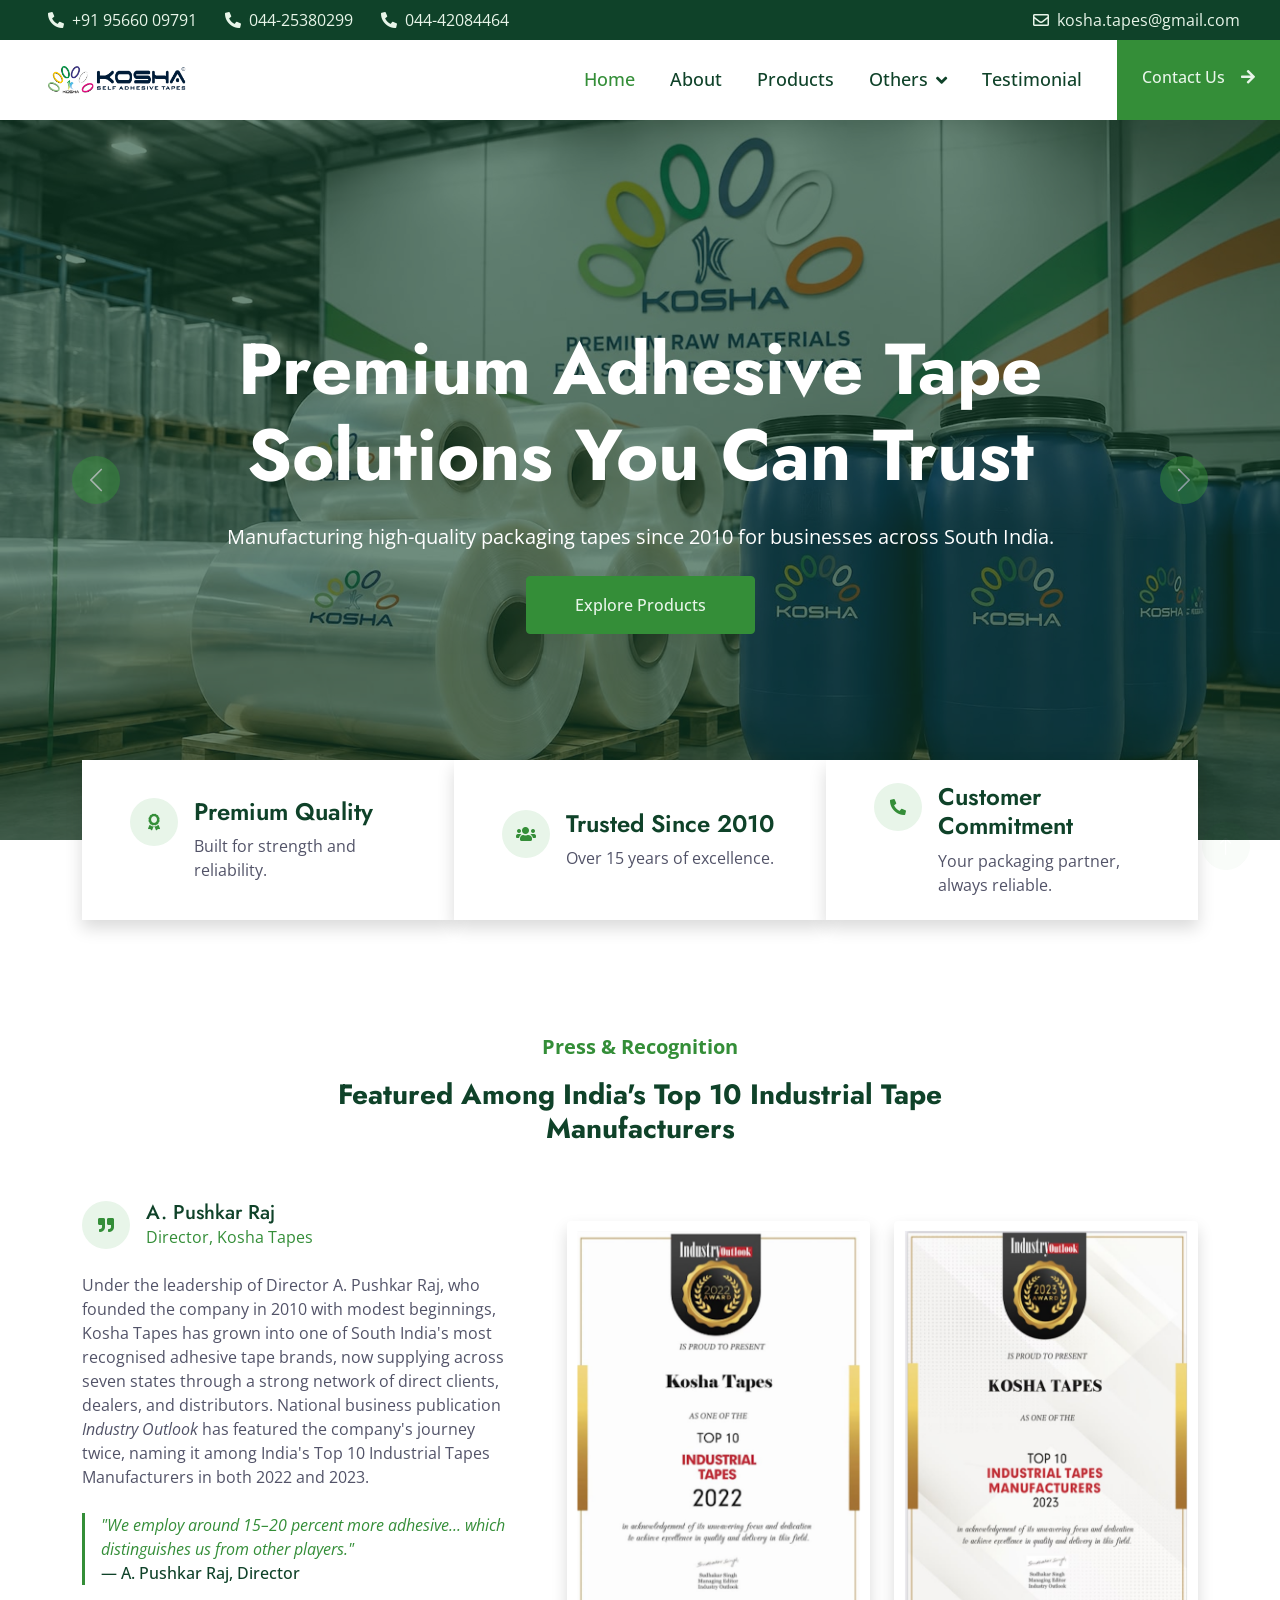
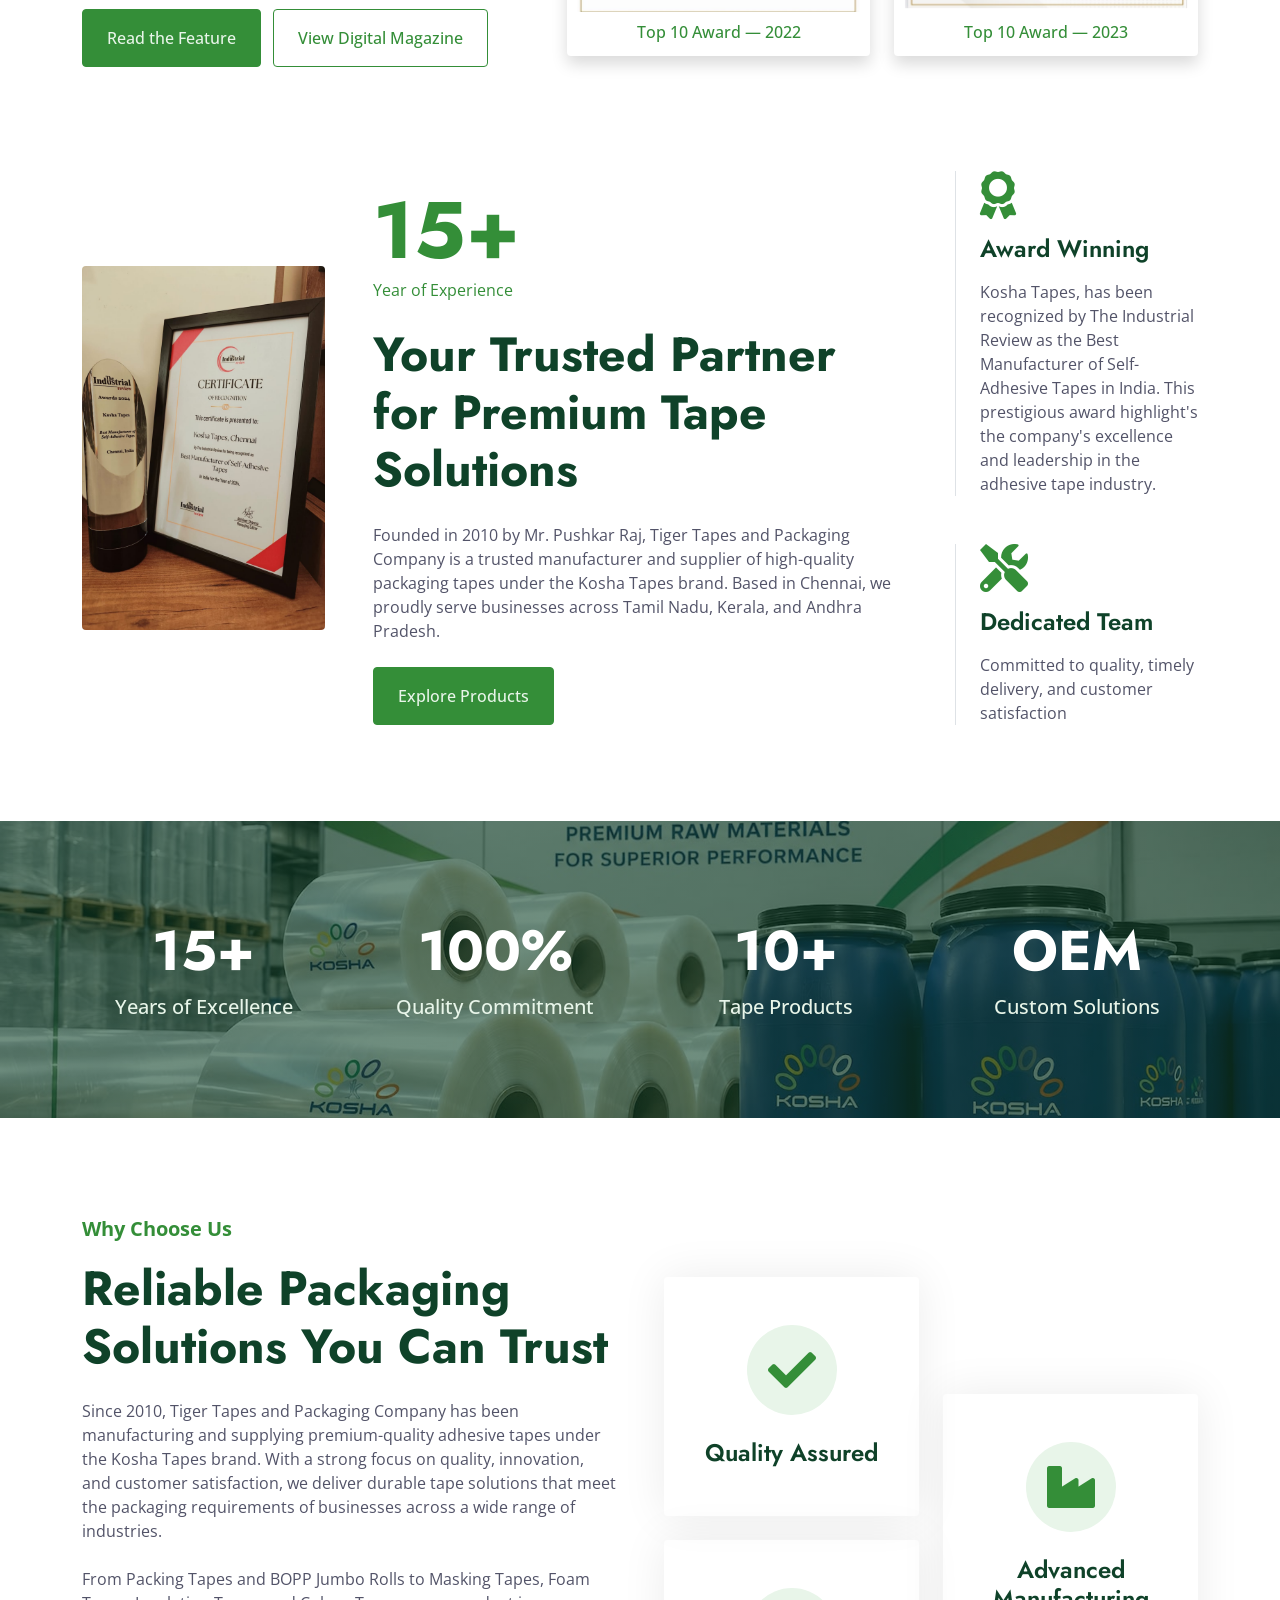
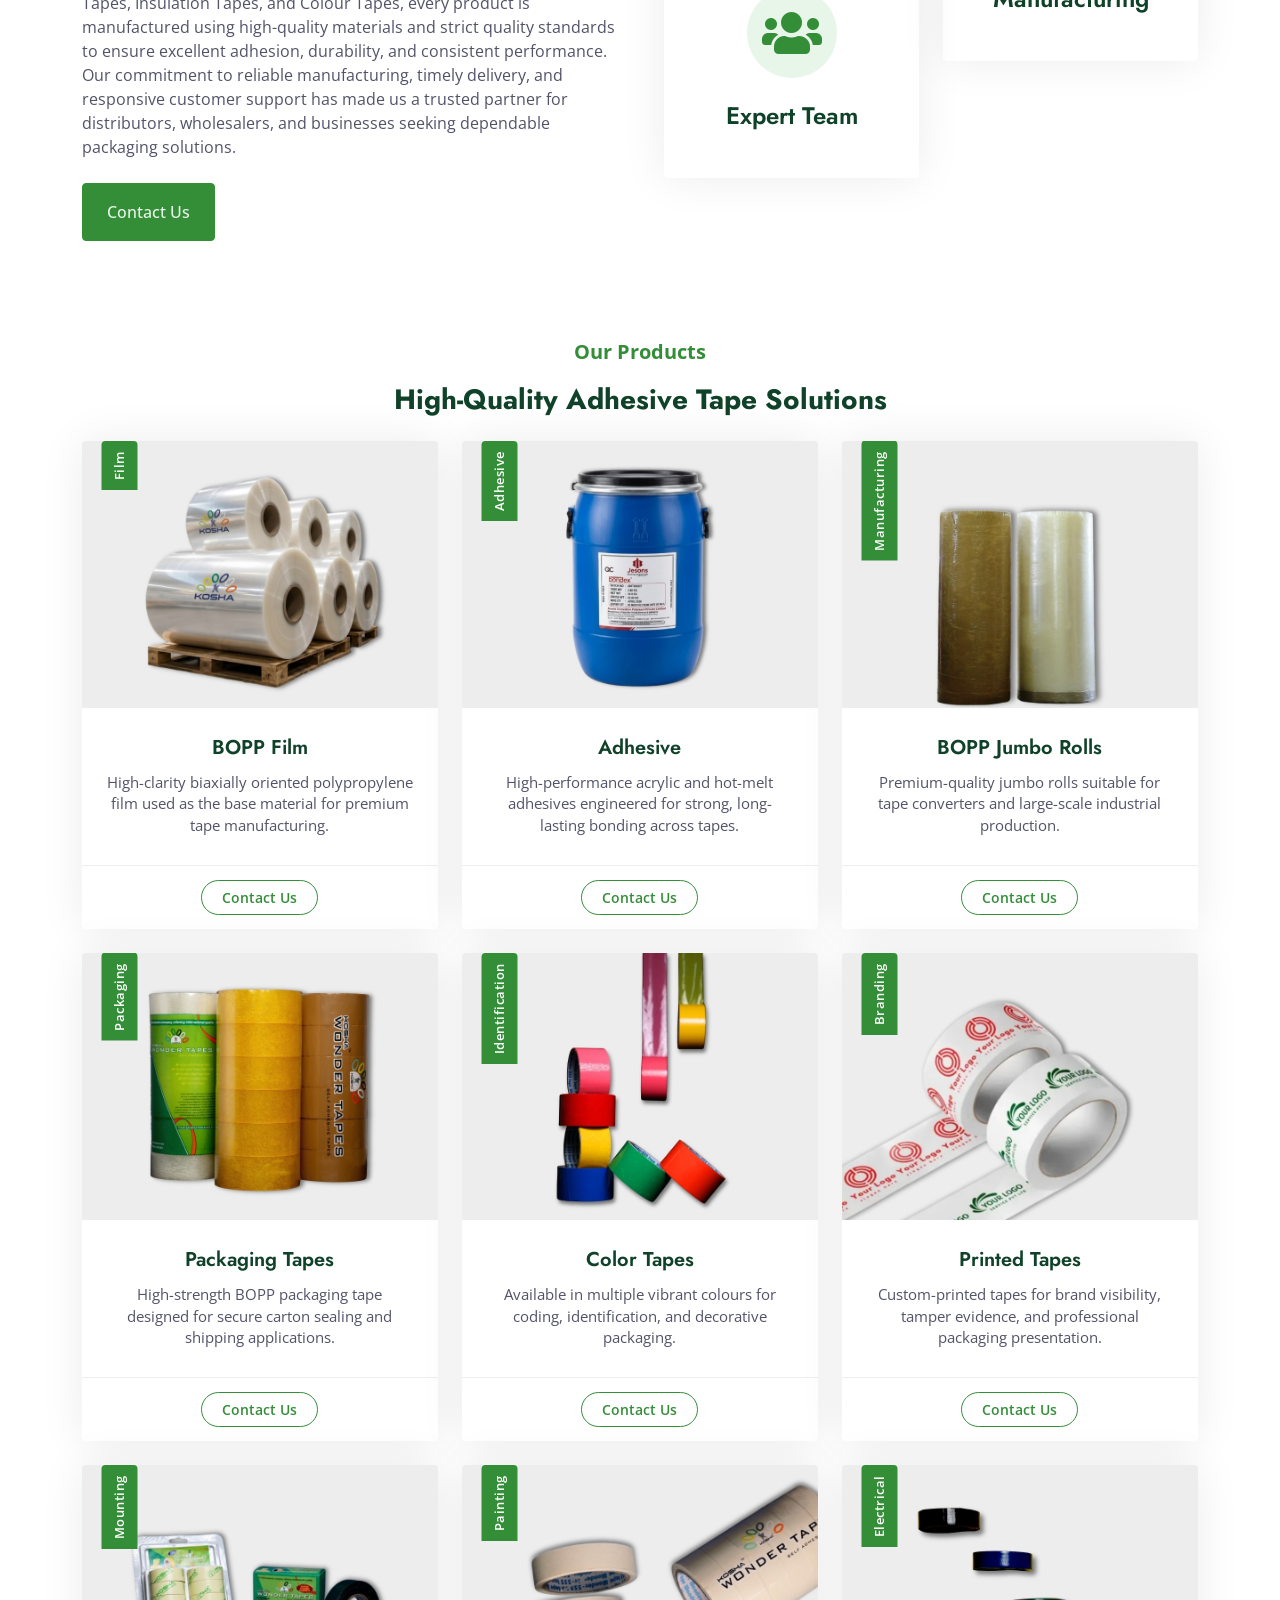
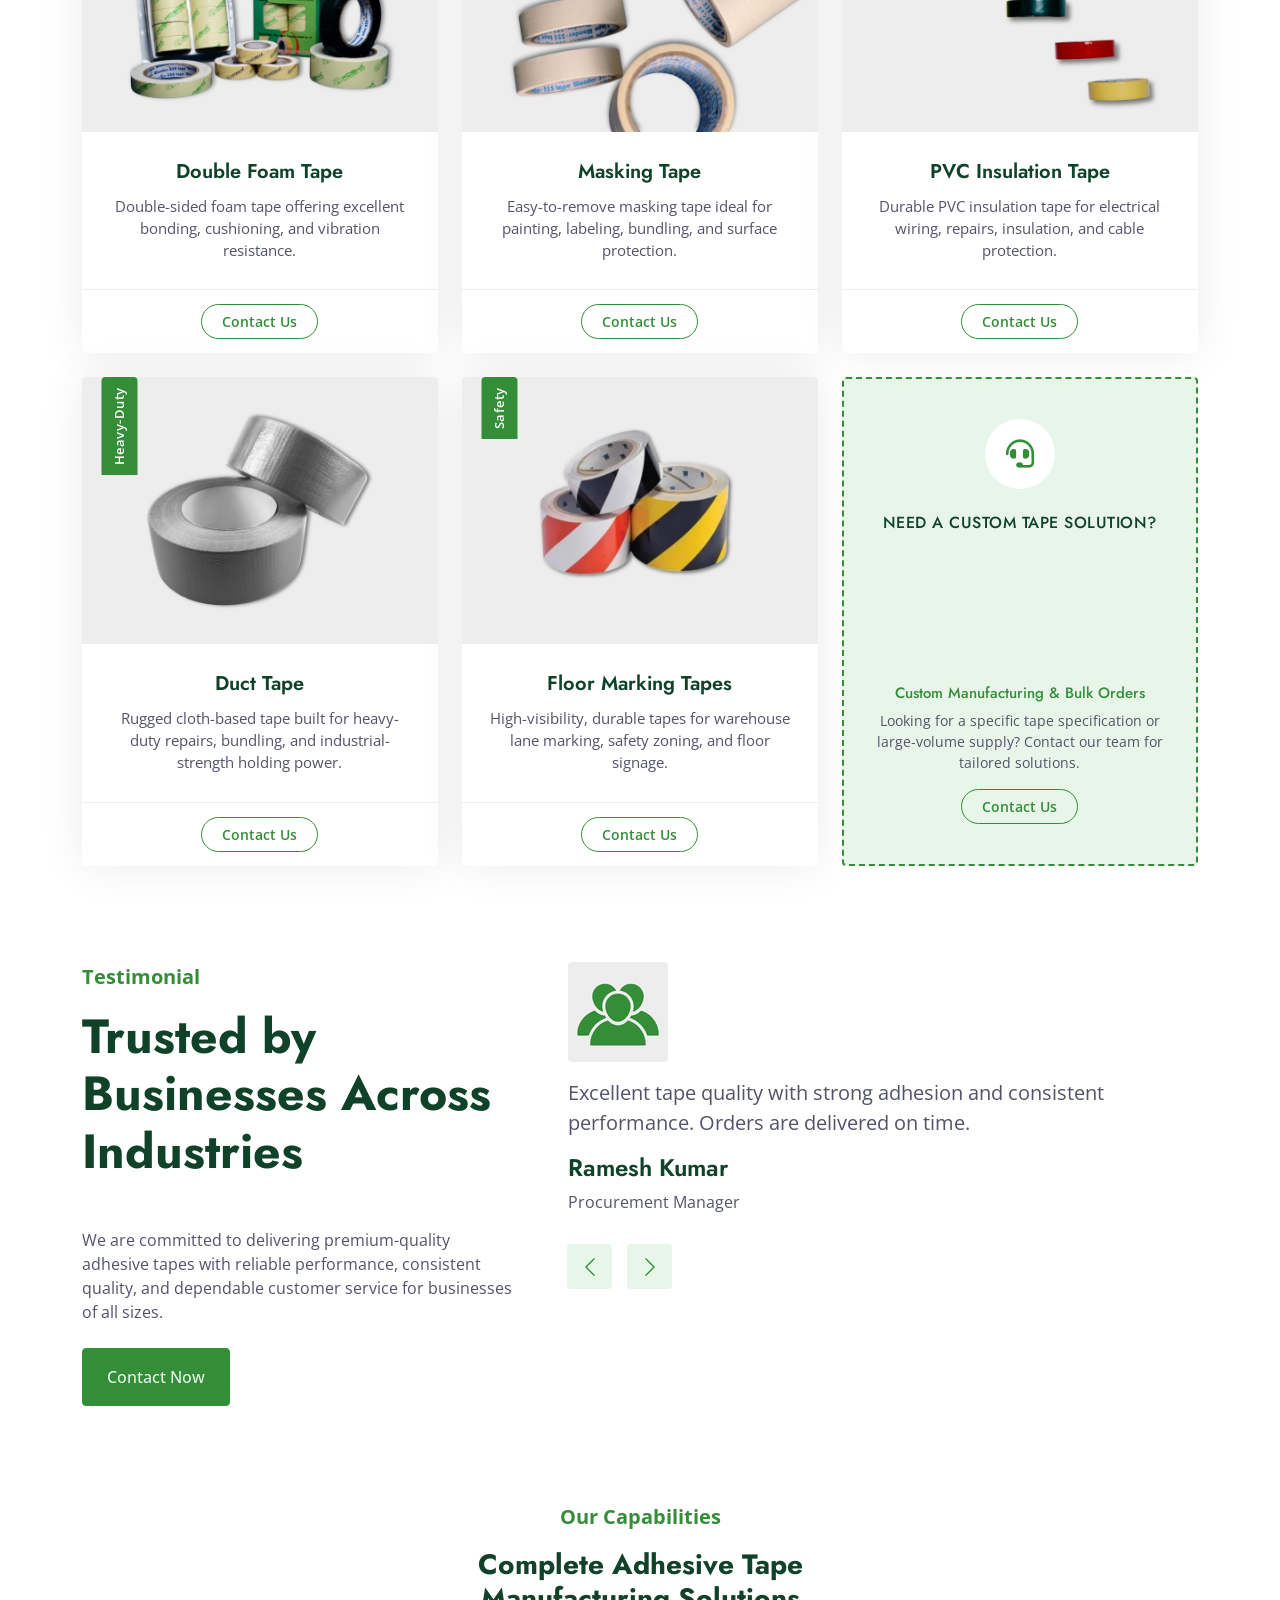
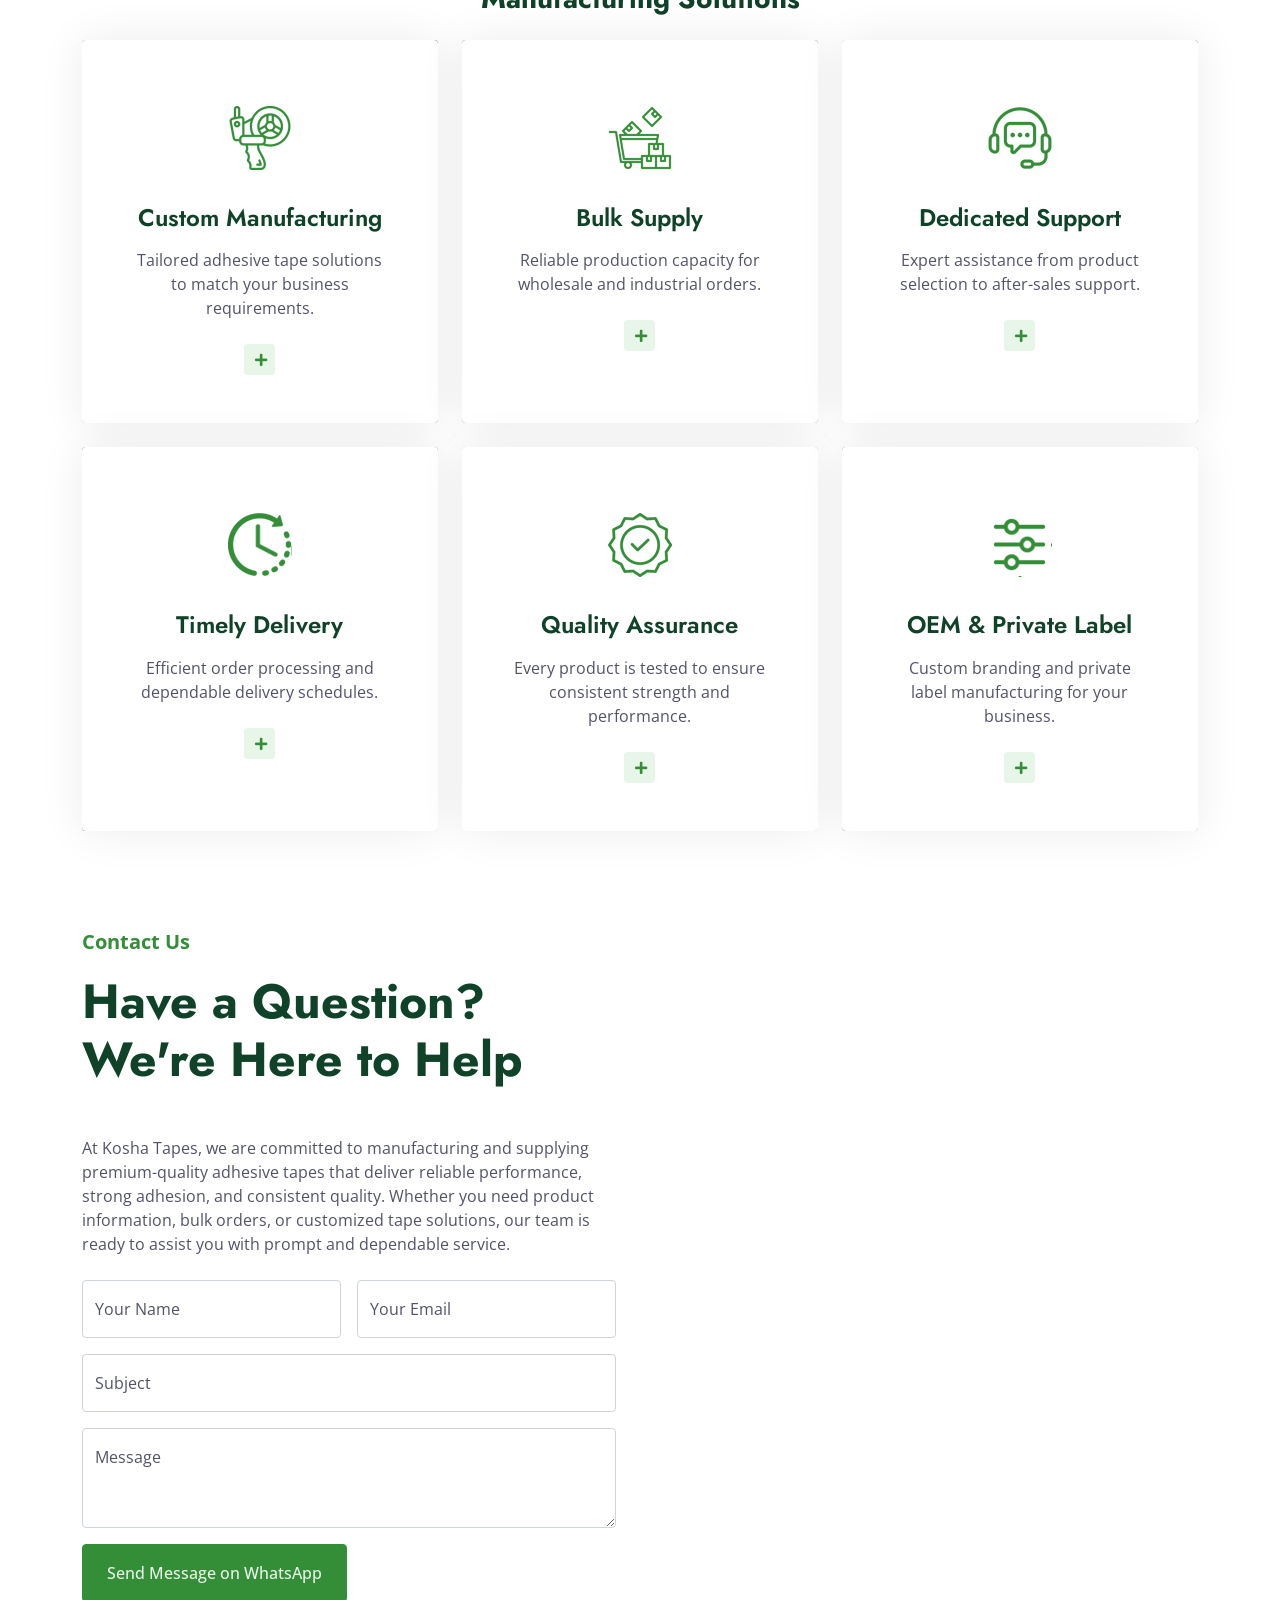
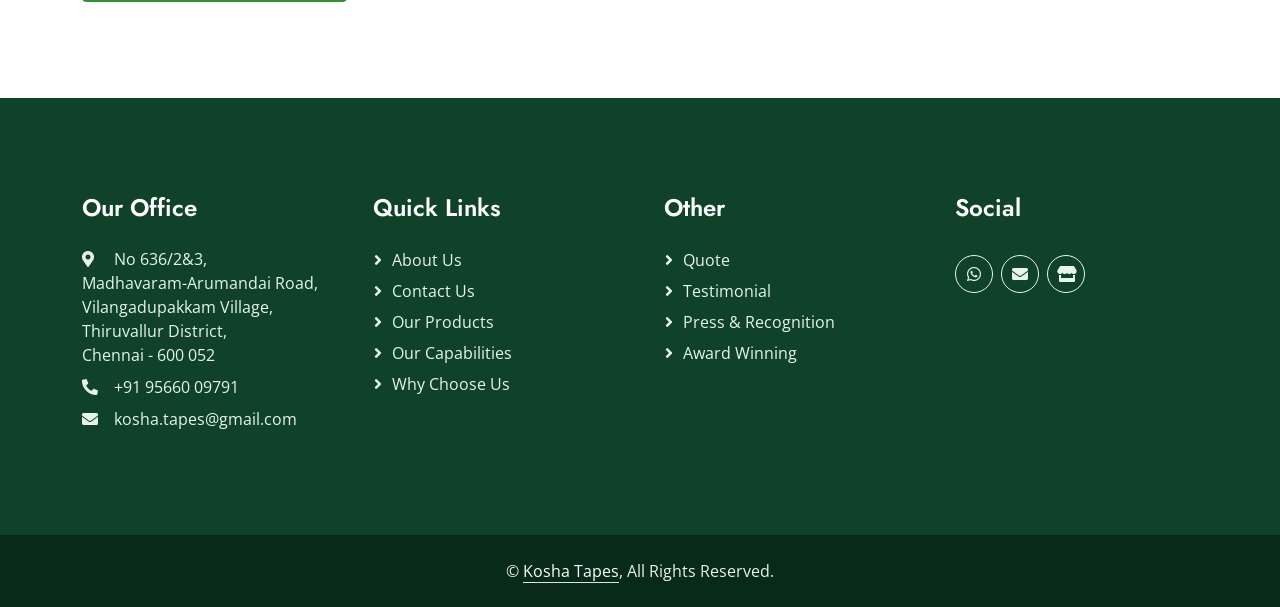
==== index.html @ 3cd8c741 "Initialization" ====
<!DOCTYPE html>
<html lang="en">

<head>
    <meta charset="utf-8">

    <title>Kosha Tapes | Premium Adhesive Tape Manufacturer & Supplier in India</title>

    <meta name="viewport" content="width=device-width, initial-scale=1.0">

    <meta name="keywords" content="Kosha Tapes, adhesive tape manufacturer, packaging tape, BOPP tape, BOPP jumbo roll, masking tape, foam tape, insulation tape, colour tape, packing tape manufacturer, adhesive tape supplier, industrial tapes, packaging solutions, Tiger Tapes and Packaging Company">

    <meta name="description" content="Kosha Tapes by Tiger Tapes and Packaging Company is a trusted manufacturer and supplier of premium-quality adhesive tapes since 2010. Explore our range of Packing Tape, BOPP Jumbo Rolls, Foam Tape, Masking Tape, Insulation Tape, and Colour Tape for industrial and commercial packaging needs.">

    <meta name="author" content="Tiger Tapes and Packaging Company">

    <!-- Favicon -->
    <link href="img/favicon.ico" rel="icon">

    <!-- Google Web Fonts -->
    <link rel="preconnect" href="https://fonts.googleapis.com">
    <link rel="preconnect" href="https://fonts.gstatic.com" crossorigin>
    <link href="https://fonts.googleapis.com/css2?family=Jost:wght@500;600;700&family=Open+Sans:wght@400;500&display=swap" rel="stylesheet">

    <!-- Icon Font Stylesheet -->
    <link href="https://cdnjs.cloudflare.com/ajax/libs/font-awesome/5.10.0/css/all.min.css" rel="stylesheet">
    <link href="https://cdn.jsdelivr.net/npm/bootstrap-icons@1.4.1/font/bootstrap-icons.css" rel="stylesheet">

    <!-- Libraries Stylesheet -->
    <link href="lib/animate/animate.min.css" rel="stylesheet">
    <link href="lib/owlcarousel/assets/owl.carousel.min.css" rel="stylesheet">
    <link href="lib/lightbox/css/lightbox.min.css" rel="stylesheet">

    <!-- Customized Bootstrap Stylesheet -->
    <link href="css/bootstrap.min.css" rel="stylesheet">

    <!-- Template Stylesheet -->
    <link href="css/style.css" rel="stylesheet">
    <meta property="og:title" content="Kosha Tapes | Premium Adhesive Tape Manufacturer">
    <meta property="og:description" content="Manufacturer and supplier of premium-quality Packing Tape, BOPP Jumbo Rolls, Foam Tape, Masking Tape, Insulation Tape, and Colour Tape.">
    <meta property="og:type" content="website">
    <meta property="og:image" content="img/logo.png">
    <meta property="og:site_name" content="Kosha Tapes">
</head>

<body>
    <!-- Spinner Start -->
    <div id="spinner" class="show bg-white position-fixed translate-middle w-100 vh-100 top-50 start-50 d-flex align-items-center justify-content-center">
        <div class="spinner-border text-primary" role="status" style="width: 3rem; height: 3rem;"></div>
    </div>
    <!-- Spinner End -->
    <!-- Topbar Start -->
    <div class="container-fluid bg-dark text-light px-0 py-2 d-none d-lg-block">
        <div class="row gx-0 d-flex">
            <div class="col-lg-7 px-5 text-start">
                <a href="tel:+919566009791" class="h-100 d-inline-flex align-items-center me-4 text-light" style="text-decoration:none;">
                    <span class="fa fa-phone-alt me-2"></span>
                    <span>+91 95660 09791</span>
                </a>
                <a href="tel:+914442084464" class="h-100 d-inline-flex align-items-center me-4 text-light" style="text-decoration:none;">
                    <span class="fa fa-phone-alt me-2"></span>
                    <span>044-25380299</span>
                </a>
                <a href="tel:+911234567890" class="h-100 d-inline-flex align-items-center text-light" style="text-decoration:none;">
                    <span class="fa fa-phone-alt me-2"></span>
                    <span>044-42084464</span>
                </a>
            </div>
            <div class="col-lg-5 px-5 text-end">
                <a href="mailto:kosha.tapes@gmail.com" class="h-100 d-inline-flex align-items-center mx-n2 text-light" style="text-decoration:none;">
                    <span class="far fa-envelope me-2"></span>
                    <span>kosha.tapes@gmail.com</span>
                </a>
            </div>
        </div>
    </div>
    <!-- Topbar End -->
    <!-- Navbar Start -->
    <nav class="navbar navbar-expand-lg bg-white navbar-light sticky-top p-0">
        <a href="index.html" class="navbar-brand d-flex align-items-center px-4 px-lg-5">
            <img src="img/logo.png" alt="Logo" class="img-fluid">
        </a>
        <button type="button" class="navbar-toggler me-4" data-bs-toggle="collapse" data-bs-target="#navbarCollapse">
            <span class="navbar-toggler-icon"></span>
        </button>
        <div class="collapse navbar-collapse" id="navbarCollapse">
            <div class="navbar-nav ms-auto p-4 p-lg-0">
                <a href="index.html" class="nav-item nav-link active">Home</a>
                <a href="about.html" class="nav-item nav-link">About</a>
                <a href="service.html" class="nav-item nav-link">Products</a>
                <div class="nav-item dropdown">
                    <a href="#" class="nav-link dropdown-toggle" data-bs-toggle="dropdown">Others</a>
                    <div class="dropdown-menu bg-light m-0">
                        <a href="feature.html" class="dropdown-item">Features</a>
                        <a href="contact.html" class="dropdown-item">Contact Page</a>
                    </div>
                </div>
                <a href="testimonial.html" class="nav-item nav-link">Testimonial</a>
            </div>
            <a href="" class="btn btn-primary py-4 px-lg-4 rounded-0 d-none d-lg-block">Contact Us<i class="fa fa-arrow-right ms-3"></i></a>
        </div>
    </nav>
    <!-- Navbar End -->
    <!-- Carousel Start -->
    <div class="container-fluid p-0 wow fadeIn" data-wow-delay="0.1s">
        <div id="header-carousel" class="carousel slide" data-bs-ride="carousel">
            <div class="carousel-inner">
                <div class="carousel-item active">
                    <img class="w-100" src="img/carousel-1.jpg" alt="Kosha Tapes">

                    <div class="carousel-caption">
                        <div class="container">
                            <div class="row justify-content-center">
                                <div class="col-lg-9">
                                    <h1 class="display-2 text-white mb-4 animated slideInDown">
                                        Premium Adhesive Tape Solutions You Can Trust
                                    </h1>
                                    <p class="fs-5 text-white mb-4 animated slideInDown">
                                        Manufacturing high-quality packaging tapes since 2010 for businesses across South India.
                                    </p>
                                    <a href="#products" class="btn btn-primary py-sm-3 px-sm-5">
                                        Explore Products
                                    </a>
                                </div>
                            </div>
                        </div>
                    </div>
                </div>
                <div class="carousel-item">
                    <img class="w-100" src="img/carousel-3.jpg" alt="Packaging Tapes">

                    <div class="carousel-caption">
                        <div class="container">
                            <div class="row justify-content-center">
                                <div class="col-lg-9">
                                    <h1 class="display-2 text-white mb-4 animated slideInDown">
                                        Reliable Tapes for Every Packaging Need
                                    </h1>
                                    <p class="fs-5 text-white mb-4 animated slideInDown">
                                        Packing Tape, BOPP Jumbo Rolls, Foam Tape, Masking Tape, Insulation Tape, and more.
                                    </p>
                                    <a href="#contact" class="btn btn-primary py-sm-3 px-sm-5">
                                        Contact Us
                                    </a>
                                </div>
                            </div>
                        </div>
                    </div>
                </div>
            </div>
            <button class="carousel-control-prev" type="button" data-bs-target="#header-carousel"
                    data-bs-slide="prev">
                <span class="carousel-control-prev-icon" aria-hidden="true"></span>
                <span class="visually-hidden">Previous</span>
            </button>
            <button class="carousel-control-next" type="button" data-bs-target="#header-carousel"
                    data-bs-slide="next">
                <span class="carousel-control-next-icon" aria-hidden="true"></span>
                <span class="visually-hidden">Next</span>
            </button>
        </div>
    </div>
    <!-- Carousel End -->
    <!-- Top Feature Start -->
    <div class="container-fluid top-feature py-5 pt-lg-0">
        <div class="container py-5 pt-lg-0">
            <div class="row gx-0">
                <div class="col-lg-4 wow fadeIn" data-wow-delay="0.1s">
                    <div class="bg-white shadow d-flex align-items-center h-100 px-5" style="min-height: 160px;">
                        <div class="d-flex">
                            <div class="flex-shrink-0 btn-lg-square rounded-circle bg-light">
                                <i class="fa fa-award text-primary"></i>
                            </div>
                            <div class="ps-3">
                                <h4>Premium Quality</h4>
                                <span>Built for strength and reliability.</span>
                            </div>
                        </div>
                    </div>
                </div>

                <div class="col-lg-4 wow fadeIn" data-wow-delay="0.3s">
                    <div class="bg-white shadow d-flex align-items-center h-100 px-5" style="min-height: 160px;">
                        <div class="d-flex">
                            <div class="flex-shrink-0 btn-lg-square rounded-circle bg-light">
                                <i class="fa fa-users text-primary"></i>
                            </div>
                            <div class="ps-3">
                                <h4>Trusted Since 2010</h4>
                                <span>Over 15 years of excellence.</span>
                            </div>
                        </div>
                    </div>
                </div>

                <div class="col-lg-4 wow fadeIn" data-wow-delay="0.5s">
                    <div class="bg-white shadow d-flex align-items-center h-100 px-5" style="min-height: 160px;">
                        <div class="d-flex">
                            <div class="flex-shrink-0 btn-lg-square rounded-circle bg-light">
                                <i class="fa fa-phone-alt text-primary"></i>
                            </div>
                            <div class="ps-3">
                                <h4>Customer Commitment</h4>
                                <span>Your packaging partner, always reliable.</span>
                            </div>
                        </div>
                    </div>
                </div>
            </div>
        </div>
    </div>
    <!-- Top Feature End -->
    <!-- Press Start -->
    <div class="container-xxl pb-5 pt-3" id="press">
        <div class="container">
            <div class="text-center mx-auto wow fadeInUp" data-wow-delay="0.1s" style="max-width: 650px;">
                <p class="fs-5 fw-bold text-primary">Press & Recognition</p>
                <h1 class="fs-3 mb-2">Featured Among India's Top 10 Industrial Tape Manufacturers</h1>
            </div>
            <div class="row g-5 align-items-center mt-2">
                <div class="col-lg-5 wow fadeInUp" data-wow-delay="0.3s">
                    <div class="d-flex align-items-center mb-4">
                        <div class="btn-lg-square rounded-circle bg-light flex-shrink-0 me-3">
                            <i class="fa fa-quote-right text-primary"></i>
                        </div>
                        <div>
                            <h5 class="mb-0">A. Pushkar Raj</h5>
                            <span class="text-primary">Director, Kosha Tapes</span>
                        </div>
                    </div>
                    <p class="mb-4">
                        Under the leadership of Director A. Pushkar Raj, who founded the company in 2010 with modest beginnings, Kosha Tapes has grown into one of South India's most recognised adhesive tape brands, now supplying across seven states through a strong network of direct clients, dealers, and distributors. National business publication <em>Industry Outlook</em> has featured the company's journey twice, naming it among India's Top 10 Industrial Tapes Manufacturers in both 2022 and 2023.
                    </p>
                    <p class="mb-4 fst-italic text-primary border-start border-3 ps-3" style="border-color: var(--primary) !important;">
                        "We employ around 15–20 percent more adhesive... which distinguishes us from other players."
                        <br><span class="fst-normal fw-semi-bold text-dark">— A. Pushkar Raj, Director</span>
                    </p>
                    <a href="https://www.theindustryoutlook.com/manufacturing/cover-story/kosha-tapes-a-trusted-quality-conscious-brand-cid-3558.html" target="_blank" class="btn btn-primary py-3 px-4 me-2 mb-2">Read the Feature</a>
                    <a href="https://www.theindustryoutlook.com/digital-magazine/industrial-tapes-april-2022/" target="_blank" class="btn btn-outline-primary py-3 px-4 mb-2">View Digital Magazine</a>
                </div>
                <div class="col-lg-7">
                    <div class="row g-4">
                        <div class="col-6 wow fadeInUp" data-wow-delay="0.5s">
                            <div class="bg-white rounded shadow p-2 h-100">
                                <img class="img-fluid rounded" src="img/press-award-2022.png" alt="Industry Outlook Top 10 Industrial Tapes Manufacturers 2022 Award - Kosha Tapes">
                                <p class="text-center text-primary fw-semi-bold mt-2 mb-1">Top 10 Award — 2022</p>
                            </div>
                        </div>
                        <div class="col-6 wow fadeInUp" data-wow-delay="0.7s">
                            <div class="bg-white rounded shadow p-2 h-100">
                                <img class="img-fluid rounded" src="img/press-award-2023.png" alt="Industry Outlook Top 10 Industrial Tapes Manufacturers 2023 Award - Kosha Tapes">
                                <p class="text-center text-primary fw-semi-bold mt-2 mb-1">Top 10 Award — 2023</p>
                            </div>
                        </div>
                    </div>
                </div>
            </div>
        </div>
    </div>
    <!-- Press End -->
    <!-- About Start -->
    <div class="container-xxl py-5" id="about">
        <div class="container">
            <div class="row g-5 align-items-end">
                <div class="col-lg-3 col-md-5 align-self-center wow fadeInUp" data-wow-delay="0.1s">
                    <img class="img-fluid rounded" data-wow-delay="0.1s" src="img/about.jpg">
                </div>
                <div class="col-lg-6 col-md-7 wow fadeInUp" data-wow-delay="0.3s">
                    <h1 class="display-1 text-primary mb-0">15+</h1>
                    <p class="text-primary mb-4">Year of Experience</p>
                    <h1 class="display-5 mb-4">Your Trusted Partner for Premium Tape Solutions</h1>
                    <p class="mb-4">Founded in 2010 by Mr. Pushkar Raj, Tiger Tapes and Packaging Company is a trusted manufacturer and supplier of high-quality packaging tapes under the Kosha Tapes brand. Based in Chennai, we proudly serve businesses across Tamil Nadu, Kerala, and Andhra Pradesh.</p>
                    <a class="btn btn-primary py-3 px-4" href="">Explore Products</a>
                </div>
                <div class="col-lg-3 col-md-12 wow fadeInUp" data-wow-delay="0.5s">
                    <div class="row g-5">
                        <div class="col-12 col-sm-6 col-lg-12">
                            <div class="border-start ps-4">
                                <i class="fa fa-award fa-3x text-primary mb-3"></i>
                                <h4 class="mb-3">Award Winning</h4>
                                <span>Kosha Tapes, has been recognized by The Industrial Review as the Best Manufacturer of Self-Adhesive Tapes in India. This prestigious award highlight's the company's excellence and leadership in the adhesive tape industry.</span>
                            </div>
                        </div>
                        <div class="col-12 col-sm-6 col-lg-12">
                            <div class="border-start ps-4">
                                <i class="fa fa-tools fa-3x text-primary mb-3"></i>
                                <h4 class="mb-3">Dedicated Team</h4>
                                <span>Committed to quality, timely delivery, and customer satisfaction</span>
                            </div>
                        </div>
                    </div>
                </div>
            </div>
        </div>
    </div>
    <!-- About End -->
    <!-- Facts Start -->
    <div class="container-fluid facts my-5 py-5">
        <div class="container py-5">
            <div class="row g-5">
                <div class="col-sm-6 col-lg-3 text-center wow fadeIn" data-wow-delay="0.1s">
                    <h1 class="display-4 text-white">15+</h1>
                    <span class="fs-5 fw-semi-bold text-light">Years of Excellence</span>
                </div>

                <div class="col-sm-6 col-lg-3 text-center wow fadeIn" data-wow-delay="0.3s">
                    <h1 class="display-4 text-white">100%</h1>
                    <span class="fs-5 fw-semi-bold text-light">Quality Commitment</span>
                </div>

                <div class="col-sm-6 col-lg-3 text-center wow fadeIn" data-wow-delay="0.5s">
                    <h1 class="display-4 text-white">10+</h1>
                    <span class="fs-5 fw-semi-bold text-light">Tape Products</span>
                </div>

                <div class="col-sm-6 col-lg-3 text-center wow fadeIn" data-wow-delay="0.7s">
                    <h1 class="display-4 text-white">OEM</h1>
                    <span class="fs-5 fw-semi-bold text-light">Custom Solutions</span>
                </div>
            </div>
        </div>
    </div>
    <!-- Facts End -->
    <!-- Features Start -->
    <div class="container-xxl py-5" id="why-choose-us">
        <div class="container">
            <div class="row g-5 align-items-center">
                <div class="col-lg-6 wow fadeInUp" data-wow-delay="0.1s">
                    <p class="fs-5 fw-bold text-primary">Why Choose Us</p>
                    <h1 class="display-5 mb-4">Reliable Packaging Solutions You Can Trust</h1>
                    <p class="mb-4">
                        Since 2010, Tiger Tapes and Packaging Company has been manufacturing and supplying premium-quality adhesive tapes under the Kosha Tapes brand. With a strong focus on quality, innovation, and customer satisfaction, we deliver durable tape solutions that meet the packaging requirements of businesses across a wide range of industries.<br><br>

                        From Packing Tapes and BOPP Jumbo Rolls to Masking Tapes, Foam Tapes, Insulation Tapes, and Colour Tapes, every product is manufactured using high-quality materials and strict quality standards to ensure excellent adhesion, durability, and consistent performance. Our commitment to reliable manufacturing, timely delivery, and responsive customer support has made us a trusted partner for distributors, wholesalers, and businesses seeking dependable packaging solutions.<br>
                    </p>
                    <a class="btn btn-primary py-3 px-4" href="">Contact Us</a>
                </div>

                <div class="col-lg-6">
                    <div class="row g-4 align-items-center">
                        <div class="col-md-6">
                            <div class="row g-4">
                                <div class="col-12 wow fadeIn" data-wow-delay="0.3s">
                                    <div class="text-center rounded py-5 px-4" style="box-shadow: 0 0 45px rgba(0,0,0,.08);">
                                        <div class="btn-square bg-light rounded-circle mx-auto mb-4" style="width: 90px; height: 90px;">
                                            <i class="fa fa-check fa-3x text-primary"></i>
                                        </div>
                                        <h4 class="mb-0">Quality Assured</h4>
                                    </div>
                                </div>

                                <div class="col-12 wow fadeIn" data-wow-delay="0.5s">
                                    <div class="text-center rounded py-5 px-4" style="box-shadow: 0 0 45px rgba(0,0,0,.08);">
                                        <div class="btn-square bg-light rounded-circle mx-auto mb-4" style="width: 90px; height: 90px;">
                                            <i class="fa fa-users fa-3x text-primary"></i>
                                        </div>
                                        <h4 class="mb-0">Expert Team</h4>
                                    </div>
                                </div>
                            </div>
                        </div>

                        <div class="col-md-6 wow fadeIn" data-wow-delay="0.7s">
                            <div class="text-center rounded py-5 px-4" style="box-shadow: 0 0 45px rgba(0,0,0,.08);">
                                <div class="btn-square bg-light rounded-circle mx-auto mb-4" style="width: 90px; height: 90px;">
                                    <i class="fa fa-industry fa-3x text-primary"></i>
                                </div>
                                <h4 class="mb-0">Advanced Manufacturing</h4>
                            </div>
                        </div>
                    </div>
                </div>
            </div>
        </div>
    </div>
    <!-- Features End -->
    <!-- Product Start -->
    <div class="container-xxl py-5" id="products">
        <div class="container">
            <div class="text-center mx-auto wow fadeInUp" data-wow-delay="0.1s" style="max-width: 500px;">
                <p class="fs-5 fw-bold text-primary">Our Products</p>
                <h1 class="fs-3 mb-4">High-Quality Adhesive Tape Solutions</h1>
            </div>
            <div class="row g-4">

                <div class="col-lg-4 col-md-6 wow fadeInUp" data-wow-delay="0.1s">
                    <div class="product-item rounded h-100">
                        <div class="product-img">
                            <img class="img-fluid" src="img/product-1.jpg" alt="BOPP Film">
                            <span class="product-tag">Film</span>
                        </div>
                        <div class="product-text">
                            <h4>BOPP Film</h4>
                            <p>High-clarity biaxially oriented polypropylene film used as the base material for premium tape manufacturing.</p>
                        </div>
                        <div class="product-footer">
                            <a href="#contact" class="btn-contact">Contact Us</a>
                        </div>
                    </div>
                </div>

                <div class="col-lg-4 col-md-6 wow fadeInUp" data-wow-delay="0.2s">
                    <div class="product-item rounded h-100">
                        <div class="product-img">
                            <img class="img-fluid" src="img/product-2.jpg" alt="Adhesive">
                            <span class="product-tag">Adhesive</span>
                        </div>
                        <div class="product-text">
                            <h4>Adhesive</h4>
                            <p>High-performance acrylic and hot-melt adhesives engineered for strong, long-lasting bonding across tapes.</p>
                        </div>
                        <div class="product-footer">
                            <a href="#contact" class="btn-contact">Contact Us</a>
                        </div>
                    </div>
                </div>

                <div class="col-lg-4 col-md-6 wow fadeInUp" data-wow-delay="0.3s">
                    <div class="product-item rounded h-100">
                        <div class="product-img">
                            <img class="img-fluid" src="img/product-3.jpg" alt="BOPP Jumbo Rolls">
                            <span class="product-tag">Manufacturing</span>
                        </div>
                        <div class="product-text">
                            <h4>BOPP Jumbo Rolls</h4>
                            <p>Premium-quality jumbo rolls suitable for tape converters and large-scale industrial production.</p>
                        </div>
                        <div class="product-footer">
                            <a href="#contact" class="btn-contact">Contact Us</a>
                        </div>
                    </div>
                </div>

                <div class="col-lg-4 col-md-6 wow fadeInUp" data-wow-delay="0.4s">
                    <div class="product-item rounded h-100">
                        <div class="product-img">
                            <img class="img-fluid" src="img/product-4.jpg" alt="Packaging Tapes">
                            <span class="product-tag">Packaging</span>
                        </div>
                        <div class="product-text">
                            <h4>Packaging Tapes</h4>
                            <p>High-strength BOPP packaging tape designed for secure carton sealing and shipping applications.</p>
                        </div>
                        <div class="product-footer">
                            <a href="#contact" class="btn-contact">Contact Us</a>
                        </div>
                    </div>
                </div>

                <div class="col-lg-4 col-md-6 wow fadeInUp" data-wow-delay="0.5s">
                    <div class="product-item rounded h-100">
                        <div class="product-img">
                            <img class="img-fluid" src="img/product-5.jpg" alt="Color Tapes">
                            <span class="product-tag">Identification</span>
                        </div>
                        <div class="product-text">
                            <h4>Color Tapes</h4>
                            <p>Available in multiple vibrant colours for coding, identification, and decorative packaging.</p>
                        </div>
                        <div class="product-footer">
                            <a href="#contact" class="btn-contact">Contact Us</a>
                        </div>
                    </div>
                </div>

                <div class="col-lg-4 col-md-6 wow fadeInUp" data-wow-delay="0.6s">
                    <div class="product-item rounded h-100">
                        <div class="product-img">
                            <img class="img-fluid" src="img/product-6.jpg" alt="Printed Tapes">
                            <span class="product-tag">Branding</span>
                        </div>
                        <div class="product-text">
                            <h4>Printed Tapes</h4>
                            <p>Custom-printed tapes for brand visibility, tamper evidence, and professional packaging presentation.</p>
                        </div>
                        <div class="product-footer">
                            <a href="#contact" class="btn-contact">Contact Us</a>
                        </div>
                    </div>
                </div>

                <div class="col-lg-4 col-md-6 wow fadeInUp" data-wow-delay="0.1s">
                    <div class="product-item rounded h-100">
                        <div class="product-img">
                            <img class="img-fluid" src="img/product-7.jpg" alt="Double Foam Tape">
                            <span class="product-tag">Mounting</span>
                        </div>
                        <div class="product-text">
                            <h4>Double Foam Tape</h4>
                            <p>Double-sided foam tape offering excellent bonding, cushioning, and vibration resistance.</p>
                        </div>
                        <div class="product-footer">
                            <a href="#contact" class="btn-contact">Contact Us</a>
                        </div>
                    </div>
                </div>

                <div class="col-lg-4 col-md-6 wow fadeInUp" data-wow-delay="0.2s">
                    <div class="product-item rounded h-100">
                        <div class="product-img">
                            <img class="img-fluid" src="img/product-8.jpg" alt="Masking Tape">
                            <span class="product-tag">Painting</span>
                        </div>
                        <div class="product-text">
                            <h4>Masking Tape</h4>
                            <p>Easy-to-remove masking tape ideal for painting, labeling, bundling, and surface protection.</p>
                        </div>
                        <div class="product-footer">
                            <a href="#contact" class="btn-contact">Contact Us</a>
                        </div>
                    </div>
                </div>

                <div class="col-lg-4 col-md-6 wow fadeInUp" data-wow-delay="0.3s">
                    <div class="product-item rounded h-100">
                        <div class="product-img">
                            <img class="img-fluid" src="img/product-9.jpg" alt="PVC Insulation Tape">
                            <span class="product-tag">Electrical</span>
                        </div>
                        <div class="product-text">
                            <h4>PVC Insulation Tape</h4>
                            <p>Durable PVC insulation tape for electrical wiring, repairs, insulation, and cable protection.</p>
                        </div>
                        <div class="product-footer">
                            <a href="#contact" class="btn-contact">Contact Us</a>
                        </div>
                    </div>
                </div>

                <div class="col-lg-4 col-md-6 wow fadeInUp" data-wow-delay="0.4s">
                    <div class="product-item rounded h-100">
                        <div class="product-img">
                            <img class="img-fluid" src="img/product-10.jpg" alt="Duct Tape">
                            <span class="product-tag">Heavy-Duty</span>
                        </div>
                        <div class="product-text">
                            <h4>Duct Tape</h4>
                            <p>Rugged cloth-based tape built for heavy-duty repairs, bundling, and industrial-strength holding power.</p>
                        </div>
                        <div class="product-footer">
                            <a href="#contact" class="btn-contact">Contact Us</a>
                        </div>
                    </div>
                </div>

                <div class="col-lg-4 col-md-6 wow fadeInUp" data-wow-delay="0.5s">
                    <div class="product-item rounded h-100">
                        <div class="product-img">
                            <img class="img-fluid" src="img/product-11.jpg" alt="Floor Marking Tapes">
                            <span class="product-tag">Safety</span>
                        </div>
                        <div class="product-text">
                            <h4>Floor Marking Tapes</h4>
                            <p>High-visibility, durable tapes for warehouse lane marking, safety zoning, and floor signage.</p>
                        </div>
                        <div class="product-footer">
                            <a href="#contact" class="btn-contact">Contact Us</a>
                        </div>
                    </div>
                </div>
                <div class="col-lg-4 col-md-6 wow fadeInUp" data-wow-delay="0.6s">
                    <div class="product-cta rounded h-100">
                        <div class="product-cta-icon">
                            <i class="fa fa-headset"></i>
                        </div>
                        <h5>Need a Custom Tape Solution?</h5>
                        <div class="product-cta-footer">
                            <h6>Custom Manufacturing &amp; Bulk Orders</h6>
                            <p>Looking for a specific tape specification or large-volume supply? Contact our team for tailored solutions.</p>
                            <a href="#contact" class="btn-contact">Contact Us</a>
                        </div>
                    </div>
                </div>

            </div>
        </div>
    </div>
    <!-- Product End -->
    <!-- Testimonial Start -->
    <div class="container-xxl py-5" id="testimonial">
        <div class="container">
            <div class="row g-5">
                <div class="col-lg-5 wow fadeInUp" data-wow-delay="0.1s">
                    <p class="fs-5 fw-bold text-primary">Testimonial</p>
                    <h1 class="display-5 mb-5">Trusted by Businesses Across Industries</h1>
                    <p class="mb-4">We are committed to delivering premium-quality adhesive tapes with reliable performance, consistent quality, and dependable customer service for businesses of all sizes.</p>
                    <a class="btn btn-primary py-3 px-4" href="">Contact Now</a>
                </div>
                <div class="col-lg-7 wow fadeInUp" data-wow-delay="0.5s">
                    <div class="owl-carousel testimonial-carousel">
                        <div class="testimonial-item">
                            <img class="img-fluid rounded mb-3" src="img/testimonial.jpg" alt="Customer Review">
                            <p class="fs-5">
                                Excellent tape quality with strong adhesion and consistent performance. Orders are delivered on time.
                            </p>
                            <h4>Ramesh Kumar</h4>
                            <span>Procurement Manager</span>
                        </div>
                        <div class="testimonial-item">
                            <img class="img-fluid rounded mb-3" src="img/testimonial.jpg" alt="Customer Review">
                            <p class="fs-5">
                                We've been using Kosha Tapes for our packaging requirements and are impressed with the durability, finish, and overall product quality.
                            </p>
                            <h4>Suresh</h4>
                            <span>Operations Head</span>
                        </div>
                        <div class="testimonial-item">
                            <img class="img-fluid rounded mb-3" src="img/testimonial.jpg" alt="Customer Review">
                            <p class="fs-5">
                                Reliable products, competitive pricing, and excellent service. A dependable partner for our daily packaging needs.
                            </p>
                            <h4>Arun Prakash</h4>
                            <span>Business Owner</span>
                        </div>
                    </div>
                </div>
            </div>
        </div>
    </div>
    <!-- Testimonial End -->
    <!-- Capabilities Start -->
    <div class="container-xxl py-5" id="capabilities">
        <div class="container">
            <div class="text-center mx-auto wow fadeInUp" data-wow-delay="0.1s" style="max-width: 500px;">
                <p class="fs-5 fw-bold text-primary">Our Capabilities</p>
                <h1 class="fs-3 mb-4">Complete Adhesive Tape Manufacturing Solutions</h1>
            </div>
            <div class="row g-4">
                <div class="col-lg-4 col-md-6 wow fadeInUp" data-wow-delay="0.1s">
                    <div class="service-item rounded d-flex h-100">
                        <div class="service-img rounded">
                            <img class="img-fluid" src="img/service-1.jpg" alt="">
                        </div>
                        <div class="service-text rounded p-5">
                            <div class="btn-square rounded-circle mx-auto mb-3">
                                <img class="img-fluid" src="img/icon/icon-3.png" alt="Icon">
                            </div>
                            <h4 class="mb-3">Custom Manufacturing</h4>
                            <p class="mb-4">Tailored adhesive tape solutions to match your business requirements.</p>
                            <a class="btn btn-sm" href=""><i class="fa fa-plus text-primary me-2"></i>Contact</a>
                        </div>
                    </div>
                </div>
                <div class="col-lg-4 col-md-6 wow fadeInUp" data-wow-delay="0.3s">
                    <div class="service-item rounded d-flex h-100">
                        <div class="service-img rounded">
                            <img class="img-fluid" src="img/service-2.jpg" alt="">
                        </div>
                        <div class="service-text rounded p-5">
                            <div class="btn-square rounded-circle mx-auto mb-3">
                                <img class="img-fluid" src="img/icon/icon-6.png" alt="Icon">
                            </div>
                            <h4 class="mb-3">Bulk Supply</h4>
                            <p class="mb-4">Reliable production capacity for wholesale and industrial orders.</p>
                            <a class="btn btn-sm" href=""><i class="fa fa-plus text-primary me-2"></i>Contact</a>
                        </div>
                    </div>
                </div>
                <div class="col-lg-4 col-md-6 wow fadeInUp" data-wow-delay="0.5s">
                    <div class="service-item rounded d-flex h-100">
                        <div class="service-img rounded">
                            <img class="img-fluid" src="img/service-3.jpg" alt="">
                        </div>
                        <div class="service-text rounded p-5">
                            <div class="btn-square rounded-circle mx-auto mb-3">
                                <img class="img-fluid" src="img/icon/icon-5.png" alt="Icon">
                            </div>
                            <h4 class="mb-3">Dedicated Support</h4>
                            <p class="mb-4">Expert assistance from product selection to after-sales support.</p>
                            <a class="btn btn-sm" href=""><i class="fa fa-plus text-primary me-2"></i>Contact</a>
                        </div>
                    </div>
                </div>
                <div class="col-lg-4 col-md-6 wow fadeInUp" data-wow-delay="0.1s">
                    <div class="service-item rounded d-flex h-100">
                        <div class="service-img rounded">
                            <img class="img-fluid" src="img/service-4.jpg" alt="">
                        </div>
                        <div class="service-text rounded p-5">
                            <div class="btn-square rounded-circle mx-auto mb-3">
                                <img class="img-fluid" src="img/icon/icon-4.png" alt="Icon">
                            </div>
                            <h4 class="mb-3">Timely Delivery</h4>
                            <p class="mb-4">Efficient order processing and dependable delivery schedules.</p>
                            <a class="btn btn-sm" href=""><i class="fa fa-plus text-primary me-2"></i>Contact</a>
                        </div>
                    </div>
                </div>
                <div class="col-lg-4 col-md-6 wow fadeInUp" data-wow-delay="0.3s">
                    <div class="service-item rounded d-flex h-100">
                        <div class="service-img rounded">
                            <img class="img-fluid" src="img/service-5.jpg" alt="">
                        </div>
                        <div class="service-text rounded p-5">
                            <div class="btn-square rounded-circle mx-auto mb-3">
                                <img class="img-fluid" src="img/icon/icon-8.png" alt="Icon">
                            </div>
                            <h4 class="mb-3">Quality Assurance</h4>
                            <p class="mb-4">Every product is tested to ensure consistent strength and performance.</p>
                            <a class="btn btn-sm" href=""><i class="fa fa-plus text-primary me-2"></i>Contact</a>
                        </div>
                    </div>
                </div>
                <div class="col-lg-4 col-md-6 wow fadeInUp" data-wow-delay="0.5s">
                    <div class="service-item rounded d-flex h-100">
                        <div class="service-img rounded">
                            <img class="img-fluid" src="img/service-6.jpg" alt="">
                        </div>
                        <div class="service-text rounded p-5">
                            <div class="btn-square rounded-circle mx-auto mb-3">
                                <img class="img-fluid" src="img/icon/icon-2.png" alt="Icon">
                            </div>
                            <h4 class="mb-3">OEM & Private Label</h4>
                            <p class="mb-4">Custom branding and private label manufacturing for your business.</p>
                            <a class="btn btn-sm" href=""><i class="fa fa-plus text-primary me-2"></i>Contact</a>
                        </div>
                    </div>
                </div>
            </div>
        </div>
    </div>
    <!-- Capabilities End -->
    <!-- Quote Start -->
    <!--
    <div class="container-fluid quote my-5 py-5" id="contact" data-parallax="scroll" data-image-src="img/carousel-3.jpg">
        <div class="container py-5">
            <div class="row justify-content-center">
                <div class="col-lg-7">
                    <div class="bg-white rounded p-4 p-sm-5 wow fadeIn" data-wow-delay="0.5s">
                        <h1 class="display-5 text-center mb-5">Get A Free Quote</h1>
                        <div class="row g-3">
                            <div class="col-sm-6">
                                <div class="form-floating">
                                    <input type="text" class="form-control bg-light border-0" id="gname" placeholder="Gurdian Name">
                                    <label for="gname">Your Name</label>
                                </div>
                            </div>
                            <div class="col-sm-6">
                                <div class="form-floating">
                                    <input type="email" class="form-control bg-light border-0" id="gmail" placeholder="Gurdian Email">
                                    <label for="gmail">Your Email</label>
                                </div>
                            </div>
                            <div class="col-sm-12">
                                <div class="form-floating">
                                    <input type="text" class="form-control bg-light border-0" id="cname" placeholder="Child Name">
                                    <label for="cname">Your Mobile</label>
                                </div>
                            </div>
                            <div class="col-12">
                                <div class="form-floating">
                                    <textarea class="form-control bg-light border-0" placeholder="Leave a message here" id="message" style="height: 100px"></textarea>
                                    <label for="message">Message</label>
                                </div>
                            </div>
                            <div class="col-12 text-center">
                                <button class="btn btn-primary py-3 px-4" type="submit">Submit Now</button>
                            </div>
                        </div>
                    </div>
                </div>
            </div>
        </div>
    </div>
    -->
    <!-- Quote End -->
    <!-- Industries Start -->
    <!--
    <div class="container-xxl py-5">
        <div class="container">
            <div class="text-center mx-auto wow fadeInUp" data-wow-delay="0.1s" style="max-width: 500px;">
                <p class="fs-5 fw-bold text-primary">Industries We Serve</p>
                <h1 class="fs-3 mb-4">High-Trusted Across Multiple Industries</h1>
            </div>

            <div class="row g-4">

                <div class="col-lg-4 col-md-6 wow fadeInUp" data-wow-delay="0.1s">
                    <div class="team-item rounded">
                        <img class="img-fluid" src="img/industry-1.jpg" alt="E-Commerce & Logistics">
                        <div class="team-text text-center">
                            <h4 class="mb-2">E-Commerce & Logistics</h4>
                            <p class="text-primary mb-0">
                                Reliable tapes for secure packaging and shipping.
                            </p>
                        </div>
                    </div>
                </div>

                <div class="col-lg-4 col-md-6 wow fadeInUp" data-wow-delay="0.3s">
                    <div class="team-item rounded">
                        <img class="img-fluid" src="img/industry-2.jpg" alt="Manufacturing & Warehousing">
                        <div class="team-text text-center">
                            <h4 class="mb-2">Manufacture & Warehouse</h4>
                            <p class="text-primary mb-0">
                                Strong adhesive solutions for industrial packaging.
                            </p>
                        </div>
                    </div>
                </div>

                <div class="col-lg-4 col-md-6 wow fadeInUp" data-wow-delay="0.5s">
                    <div class="team-item rounded">
                        <img class="img-fluid" src="img/industry-3.jpg" alt="Shipping & Distribution">
                        <div class="team-text text-center">
                            <h4 class="mb-2">Shipping & Distribution</h4>
                            <p class="text-primary mb-0">
                                Durable tapes for safe transport and storage.
                            </p>
                        </div>
                    </div>
                </div>

            </div>
        </div>
    </div>
    -->
    <!-- Industries End -->
    <!-- Contact Start -->
    <div class="container-xxl py-5" id="contact">
        <div class="container">
            <div class="row g-5">
                <div class="col-lg-6 wow fadeIn" data-wow-delay="0.1s">
                    <p class="fs-5 fw-bold text-primary">Contact Us</p>
                    <h1 class="display-5 mb-5">Have a Question? We're Here to Help</h1>
                    <p class="mb-4">
                        At Kosha Tapes, we are committed to manufacturing and supplying premium-quality adhesive tapes that deliver reliable performance, strong adhesion, and consistent quality. Whether you need product information, bulk orders, or customized tape solutions, our team is ready to assist you with prompt and dependable service.
                    </p>
                    <form id="contactForm">
                        <div class="row g-3">
                            <div class="col-md-6">
                                <div class="form-floating">
                                    <input type="text" class="form-control" id="name" placeholder="Your Name">
                                    <label for="name">Your Name</label>
                                </div>
                            </div>
                            <div class="col-md-6">
                                <div class="form-floating">
                                    <input type="email" class="form-control" id="email" placeholder="Your Email">
                                    <label for="email">Your Email</label>
                                </div>
                            </div>
                            <div class="col-12">
                                <div class="form-floating">
                                    <input type="text" class="form-control" id="subject" placeholder="Subject">
                                    <label for="subject">Subject</label>
                                </div>
                            </div>
                            <div class="col-12">
                                <div class="form-floating">
                                    <textarea class="form-control" placeholder="Leave a message here" id="message" style="height: 100px"></textarea>
                                    <label for="message">Message</label>
                                </div>
                            </div>
                            <div class="col-12">
                                <button id="waButton"
                                        data-whatsapp-number="919566009791"
                                        class="btn btn-primary py-3 px-4"
                                        type="submit">
                                    Send Message on WhatsApp
                                </button>
                            </div>
                        </div>
                    </form>
                </div>
                <div class="col-lg-6 wow fadeIn" data-wow-delay="0.5s" style="min-height: 450px;">
                    <div class="position-relative rounded overflow-hidden h-100">
                        <iframe class="position-relative w-100 h-100"
                                src="https://www.google.com/maps/embed?pb=!1m18!1m12!1m3!1d5042.791266587791!2d80.2206831!3d13.1928099!2m3!1f0!2f0!3f0!3m2!1i1024!2i768!4f13.1!3m3!1m2!1s0x3a527b3354e87221%3A0xe9c70572570534df!2sTiger%20Tapes%20and%20Packaging%20Company!5e1!3m2!1sen!2sin!4v1784957911215!5m2!1sen!2sin"
                                frameborder="0" style="min-height: 450px; border:0;" allowfullscreen="" aria-hidden="false"
                                tabindex="0"></iframe>
                    </div>
                </div>
            </div>
        </div>
    </div>
    <!-- Contact End -->
    <!-- Footer Start -->
    <div class="container-fluid bg-dark text-light footer mt-5 py-5 wow fadeIn" data-wow-delay="0.1s">
        <div class="container py-5">
            <div class="row g-5">
                <div class="col-lg-3 col-md-6">
                    <h4 class="text-white mb-4">Our Office</h4>
                    <p class="mb-2">
                        <a class="text-light" style="text-decoration:none;" href="https://maps.app.goo.gl/t1GzYi7ziJM2KgTEA" target="_blank">
                            <i class="fa fa-map-marker-alt me-3"></i>
                            No 636/2&3,<br>
                            Madhavaram-Arumandai Road,<br>
                            Vilangadupakkam Village,<br>
                            Thiruvallur District,<br>
                            Chennai - 600 052
                        </a>
                    </p>
                    <p class="mb-2"><a class="text-light" style="text-decoration:none;" href="tel:+919566009791"><i class="fa fa-phone-alt me-3"></i>+91 95660 09791</a></p>
                    <p class="mb-2"><a class="text-light" style="text-decoration:none;" href="mailto:kosha.tapes@gmail.com"><i class="fa fa-envelope me-3"></i>kosha.tapes@gmail.com</a></p>
                    <!--
                    <div class="d-flex pt-2">
                        <a class="btn btn-square btn-outline-light rounded-circle me-2" href=""><i class="fab fa-twitter"></i></a>
                        <a class="btn btn-square btn-outline-light rounded-circle me-2" href=""><i class="fab fa-facebook-f"></i></a>
                        <a class="btn btn-square btn-outline-light rounded-circle me-2" href=""><i class="fab fa-youtube"></i></a>
                        <a class="btn btn-square btn-outline-light rounded-circle me-2" href=""><i class="fab fa-linkedin-in"></i></a>
                    </div>
                    -->
                </div>

                <div class="col-lg-3 col-md-6">
                    <h4 class="text-white mb-4">Quick Links</h4>
                    <a class="btn btn-link" href="#about">About Us</a>
                    <a class="btn btn-link" href="#contact">Contact Us</a>
                    <a class="btn btn-link" href="#products">Our Products</a>
                    <a class="btn btn-link" href="#capabilities">Our Capabilities</a>
                    <a class="btn btn-link" href="#why-choose-us">Why Choose Us</a>
                </div>
                <div class="col-lg-3 col-md-6">
                    <h4 class="text-white mb-4">Other</h4>
                    <a class="btn btn-link" href="#contact">Quote</a>
                    <a class="btn btn-link" href="#testimonial">Testimonial</a>
                    <a class="btn btn-link" href="#press">Press & Recognition</a>
                    <a class="btn btn-link" href="#about">Award Winning</a>
                </div>
                <div class="col-lg-3 col-md-6">
                    <h4 class="text-white mb-4">Social</h4>
                    <div class="d-flex pt-2">
                        <a class="btn btn-square btn-outline-light rounded-circle me-2" href="https://wa.me/919566009791" target="_blank">
                            <i class="fab fa-whatsapp"></i>
                        </a>
                        <a class="btn btn-square btn-outline-light rounded-circle me-2" href="mailto:kosha.tapes@gmail.com">
                            <i class="fa fa-envelope"></i>
                        </a>
                        <a class="btn btn-square btn-outline-light rounded-circle me-2" href="https://www.indiamart.com/your-company-name/" target="_blank">
                            <i class="fa fa-store"></i>
                        </a>
                    </div>
                </div>
            </div>
        </div>
    </div>
    <!-- Footer End -->
    <!-- Copyright Start -->
    <div class="container-fluid copyright py-4">
        <div class="container">
            <div class="row">
                <div class="col-12 text-center">
                    &copy; <a class="border-bottom" href="#">Kosha Tapes</a>, All Rights Reserved.
                </div>
            </div>
        </div>
    </div>
    <!-- Copyright End -->
    <!-- Back to Top -->
    <a href="#" class="btn btn-lg btn-primary btn-lg-square rounded-circle back-to-top"><i class="bi bi-arrow-up"></i></a>


    <!-- JavaScript Libraries -->
    <script src="https://code.jquery.com/jquery-3.4.1.min.js"></script>
    <script src="https://cdn.jsdelivr.net/npm/bootstrap@5.0.0/dist/js/bootstrap.bundle.min.js"></script>
    <script src="lib/wow/wow.min.js"></script>
    <script src="lib/easing/easing.min.js"></script>
    <script src="lib/waypoints/waypoints.min.js"></script>
    <script src="lib/owlcarousel/owl.carousel.min.js"></script>
    <script src="lib/counterup/counterup.min.js"></script>
    <script src="lib/parallax/parallax.min.js"></script>
    <script src="lib/isotope/isotope.pkgd.min.js"></script>
    <script src="lib/lightbox/js/lightbox.min.js"></script>

    <script>
        (function () {
            const form = document.getElementById('contactForm');
            const btn = document.getElementById('waButton');

            if (!form || !btn) return;

            form.addEventListener('submit', function (e) {
                e.preventDefault();

                const phone = btn.getAttribute('data-whatsapp-number');

                const name = document.getElementById('name')?.value.trim() || '';
                const email = document.getElementById('email')?.value.trim() || '';
                const subject = document.getElementById('subject')?.value.trim() || '';
                const message = document.getElementById('message')?.value.trim() || '';

                let finalMessage = '';

                if (!name && !email && !subject && !message) {
                    finalMessage =
                        `Hi Kosha Tapes,

                                                        I visited your website and I'm interested in your adhesive tape products. Please share more details.`;
                } else {
                    finalMessage =
                        `Hi Kosha Tapes,

                                                        Name: ${name || '-'}
                                                        Email: ${email || '-'}
                                                        Subject: ${subject || '-'}
                                                        Message: ${message || '-'}

                                                        ---
                                                        Sent from the Kosha Tapes website`;
                }

                const url = `https://wa.me/${phone}?text=${encodeURIComponent(finalMessage)}`;
                window.open(url, '_blank', 'noopener,noreferrer');
            });
        })();
    </script>

    <!-- Template Javascript -->
    <script src="js/main.js"></script>
</body>

</html>
---- css/style.css ----
/********** Template CSS **********/
:root {
    --primary: #348E38;
    --secondary: #525368;
    --light: #E8F5E9;
    --dark: #0F4229;
}

.back-to-top {
    position: fixed;
    display: none;
    right: 30px;
    bottom: 30px;
    z-index: 99;
}

h1,
.h1,
h2,
.h2,
.fw-bold {
    font-weight: 700 !important;
}

h3,
.h3,
h4,
.h4,
.fw-medium {
    font-weight: 600 !important;
}

h5,
.h5,
h6,
.h6,
.fw-semi-bold {
    font-weight: 500 !important;
}


/*** Spinner ***/
#spinner {
    opacity: 0;
    visibility: hidden;
    transition: opacity .5s ease-out, visibility 0s linear .5s;
    z-index: 99999;
}

#spinner.show {
    transition: opacity .5s ease-out, visibility 0s linear 0s;
    visibility: visible;
    opacity: 1;
}


/*** Button ***/
.btn {
    transition: .5s;
    font-weight: 500;
}

.btn-primary,
.btn-outline-primary:hover {
    color: var(--light);
}

.btn-square {
    width: 38px;
    height: 38px;
}

.btn-sm-square {
    width: 32px;
    height: 32px;
}

.btn-lg-square {
    width: 48px;
    height: 48px;
}

.btn-square,
.btn-sm-square,
.btn-lg-square {
    padding: 0;
    display: flex;
    align-items: center;
    justify-content: center;
    font-weight: normal;
}


/*** Navbar ***/
.navbar.sticky-top {
    top: -100px;
    transition: .5s;
}

.navbar .navbar-brand,
.navbar a.btn {
    height: 80px
}

.navbar .navbar-nav .nav-link {
    margin-right: 35px;
    padding: 25px 0;
    color: var(--dark);
    font-size: 18px;
    font-weight: 500;
    outline: none;
}

.navbar .navbar-nav .nav-link:hover,
.navbar .navbar-nav .nav-link.active {
    color: var(--primary);
}

.navbar .dropdown-toggle::after {
    border: none;
    content: "\f107";
    font-family: "Font Awesome 5 Free";
    font-weight: 900;
    vertical-align: middle;
    margin-left: 8px;
}

@media (max-width: 991.98px) {
    .navbar .navbar-nav .nav-link  {
        margin-right: 0;
        padding: 10px 0;
    }

    .navbar .navbar-nav {
        border-top: 1px solid #EEEEEE;
    }
}

@media (min-width: 992px) {
    .navbar .nav-item .dropdown-menu {
        display: block;
        border: none;
        margin-top: 0;
        top: 150%;
        opacity: 0;
        visibility: hidden;
        transition: .5s;
    }

    .navbar .nav-item:hover .dropdown-menu {
        top: 100%;
        visibility: visible;
        transition: .5s;
        opacity: 1;
    }
}


/*** Header ***/
.carousel-caption {
    top: 0;
    left: 0;
    right: 0;
    bottom: 0;
    display: flex;
    align-items: center;
    justify-content: center;
    text-align: center;
    background: rgba(15, 66, 41, .6);
    z-index: 1;
}

.carousel-control-prev,
.carousel-control-next {
    width: 15%;
}

.carousel-control-prev-icon,
.carousel-control-next-icon {
    width: 3rem;
    height: 3rem;
    border-radius: 3rem;
    background-color: var(--primary);
    border: 10px solid var(--primary);
}

@media (max-width: 768px) {
    #header-carousel .carousel-item {
        position: relative;
        min-height: 450px;
    }

        #header-carousel .carousel-item img {
            position: absolute;
            width: 100%;
            height: 100%;
            object-fit: cover;
        }

    .carousel-caption .display-2 {
        font-size: 2rem !important;
    }

    .carousel-caption .fs-5 {
        font-size: 1rem !important;
    }

    .carousel-caption .btn {
        padding: 0.5rem 1.5rem !important;
        font-size: 0.9rem;
    }
}

@media (max-width: 480px) {
    #header-carousel .carousel-item {
        min-height: 350px;
    }

    .carousel-caption .display-2 {
        font-size: 1.5rem !important;
        margin-bottom: 1rem !important;
    }

    .carousel-caption .fs-5 {
        font-size: 0.85rem !important;
        margin-bottom: 1rem !important;
    }

    .carousel-control-prev,
    .carousel-control-next {
        width: 10%;
    }

    .carousel-control-prev-icon,
    .carousel-control-next-icon {
        width: 2rem;
        height: 2rem;
        border: 6px solid var(--primary);
    }
}

.page-header {
    background: linear-gradient(rgba(15, 66, 41, .6), rgba(15, 66, 41, .6)), url(../img/carousel-1.jpg) center center no-repeat;
    background-size: cover;
}

.page-header .breadcrumb-item+.breadcrumb-item::before {
    color: var(--light);
}

.page-header .breadcrumb-item,
.page-header .breadcrumb-item a {
    font-size: 18px;
    color: var(--light);
}


/*** Top Feature ***/
@media (min-width: 991.98px) {
    .top-feature {
        position: relative;
        margin-top: -80px;
        z-index: 1;
    }
}

/*** Facts & Quote ***/
.facts,
.quote {
    background-color: var(--dark);
    background-image: linear-gradient(rgba(15, 66, 41, .6), rgba(15, 66, 41, .6)), url(../img/carousel-1.jpg);
    background-size: cover;
    background-position: center center;
    background-repeat: no-repeat;
}

@media (max-width: 768px) {
    .facts,
    .quote {
        background-attachment: scroll;
    }
}


/*** Service ***/
.service-item {
    position: relative;
    text-align: center;
}

.service-item .service-img {
    position: absolute;
    width: 100%;
    height: 100%;
    top: 0;
    left: 0;
    overflow: hidden;
    z-index: -1;
}

.service-item .service-img img {
    position: absolute;
    width: 100%;
    height: 100%;
    left: 0;
    object-fit: cover;
    transform: scale(1.2);
    transition: .3s;
    z-index: -1;
}

.service-item:hover .service-img img {
    transform: scale(1);
}

.service-item .service-text {
    background: #FFFFFF;
    box-shadow: 0 0 45px rgba(0, 0, 0, .08);
    transition: .3s;
}

.service-item:hover .service-text {
    background: rgba(15, 66, 41, .6);
}

.service-item .service-text h4,
.service-item .service-text p {
    transition: .3;
}

.service-item:hover .service-text h4 {
    color: #FFFFFF;
}

.service-item:hover .service-text p {
    color: var(--light);
}

.service-item .service-text .btn-square {
    width: 100px;
    height: 100px;
    background: transparent;
    transition: .5s;
}

.service-item:hover .service-text .btn-square {
    background: var(--light);
}

.service-item .service-text .btn {
    width: 31px;
    height: 31px;
    padding: 0 10px;
    display: inline-flex;
    align-items: center;
    justify-content: flex-start;
    color: var(--dark);
    background: var(--light);
    white-space: nowrap;
    overflow: hidden;
    transition: width .3s;
}

.service-item:hover .service-text .btn {
    width: auto;
    max-width: 200px;
}

/*** Project Portfolio ***/
#portfolio-flters {
    display: inline-block;
    background: var(--light);
    padding: 10px 15px;
}

#portfolio-flters li {
    display: inline-block;
    font-weight: 500;
    color: var(--primary);
    cursor: pointer;
    transition: .5s;
    border-bottom: 2px solid transparent;
}

#portfolio-flters li:hover,
#portfolio-flters li.active {
    color: var(--dark);
    border-color: var(--dark);
}

.portfolio-inner {
    position: relative;
    overflow: hidden;
}

.portfolio-inner::before,
.portfolio-inner::after {
    position: absolute;
    content: "";
    width: 0;
    height: 100%;
    top: 0;
    left: 0;
    background: rgba(15, 66, 41, .6);
    transition: .5s;
}

.portfolio-inner::after {
    left: auto;
    right: 0;
}

.portfolio-inner:hover::before,
.portfolio-inner:hover::after {
    width: 50%;
}

.portfolio-inner .portfolio-text {
    position: absolute;
    width: 100%;
    height: 100%;
    top: 0;
    left: 0;
    display: flex;
    flex-direction: column;
    align-items: center;
    justify-content: center;
    transition: .5s;
    z-index: 3;
    opacity: 0;
}

.portfolio-inner:hover .portfolio-text {
    transition-delay: .3s;
    opacity: 1;
}

.portfolio-inner .portfolio-text .btn {
    background: var(--light);
    color: var(--primary);
}

.portfolio-inner .portfolio-text .btn:hover {
    background: var(--primary);
    color: var(--light);
}

.navbar-brand img {
    max-height: 50px;
    width: 140px;
}

/*** Team ***/
.team-item {
    position: relative;
    overflow: hidden;
}

.team-item .team-text {
    position: absolute;
    width: calc(100% - 45px);
    left: -100%;
    bottom: 45px;
    padding: 1.5rem;
    background: #FFFFFF;
    border-radius: 0 4px 4px 0;
    opacity: 0;
    transition: .5s;
}

.team-item:hover .team-text {
    left: 0;
    opacity: 1;
}

.team-item .team-social .btn {
    background: var(--light);
    color: var(--primary);
}

.team-item .team-social .btn:hover {
    background: var(--primary);
    color: var(--light);
}

.team-item .team-img .team-social {
    position: absolute;
    width: 100%;
    height: 100%;
    top: 0;
    left: 0;
    display: flex;
    align-items: center;
    justify-content: center;
    transition: .5s;
    z-index: 3;
    opacity: 0;
}

.team-item:hover .team-img .team-social {
    transition-delay: .3s;
    opacity: 1;
}


/*** Testimonial ***/

.testimonial-carousel .owl-item img {
    width: 100px;
    height: 100px;
}

.testimonial-carousel .owl-nav {
    margin-top: 30px;
    display: flex;
}

.testimonial-carousel .owl-nav .owl-prev,
.testimonial-carousel .owl-nav .owl-next {
    margin-right: 15px;
    width: 45px;
    height: 45px;
    display: flex;
    align-items: center;
    justify-content: center;
    color: var(--primary);
    background: var(--light);
    border-radius: 4px;
    font-size: 22px;
    transition: .5s;
}

.testimonial-carousel .owl-nav .owl-prev:hover,
.testimonial-carousel .owl-nav .owl-next:hover {
    background: var(--primary);
    color: var(--light);
}

/*** Product ***/
.product-item {
    background: #FFFFFF;
    box-shadow: 0 0 45px rgba(0, 0, 0, .08);
    overflow: hidden;
    display: flex;
    flex-direction: column;
    transition: .3s;
}

.product-item:hover {
    transform: translateY(-5px);
}

.product-img {
    position: relative;
    aspect-ratio: 4 / 3;
    overflow: hidden;
    background: #F3F3F3;
}

.product-img img {
    width: 100%;
    height: 100%;
    object-fit: cover;
}

.product-tag {
    position: absolute;
    top: 0;
    left: 20px;
    background: var(--primary);
    color: #FFFFFF;
    writing-mode: vertical-rl;
    transform: rotate(180deg);
    padding: 10px 8px;
    font-size: 13px;
    font-weight: 600;
    letter-spacing: .5px;
    border-radius: 0 0 4px 4px;
}

.product-text {
    padding: 1.75rem 1.5rem;
    text-align: center;
    flex-grow: 1;
}

.product-text h4 {
    color: var(--dark);
    font-size: 20px;
    margin-bottom: 12px;
}

.product-text p {
    color: var(--secondary);
    font-size: 14.5px;
    margin-bottom: 0;
}

.product-footer {
    border-top: 1px solid #EEEEEE;
    padding: 14px 20px;
    text-align: center;
}

.btn-contact {
    display: inline-block;
    color: var(--primary);
    font-weight: 600;
    font-size: 14px;
    text-decoration: none;
    padding: 6px 20px;
    border: 1px solid var(--primary);
    border-radius: 30px;
    transition: .3s;
}

.btn-contact:hover {
    background: var(--primary);
    color: #FFFFFF;
}

.product-cta {
    height: 100%;
    display: flex;
    flex-direction: column;
    align-items: center;
    justify-content: space-between;
    text-align: center;
    padding: 2.5rem 1.75rem;
    border: 2px dashed var(--primary);
    background: var(--light);
}

.product-cta-icon {
    width: 70px;
    height: 70px;
    display: flex;
    align-items: center;
    justify-content: center;
    border-radius: 50%;
    background: #FFFFFF;
    color: var(--primary);
    font-size: 28px;
    margin-bottom: 1.5rem;
}

.product-cta h5 {
    color: var(--dark);
    font-weight: 700;
    text-transform: uppercase;
    font-size: 16px;
    letter-spacing: .5px;
    margin-bottom: 0;
}

.product-cta-footer {
    margin-top: auto;
    padding-top: 1.5rem;
}

.product-cta-footer h6 {
    color: var(--primary);
    font-weight: 700;
    font-size: 15px;
    margin-bottom: 8px;
}

.product-cta-footer p {
    color: var(--secondary);
    font-size: 14px;
    margin-bottom: 16px;
}

/*** Footer ***/
.footer .btn.btn-link {
    display: block;
    margin-bottom: 5px;
    padding: 0;
    text-align: left;
    color: var(--light);
    font-weight: normal;
    text-transform: capitalize;
    transition: .3s;
}

.footer .btn.btn-link::before {
    position: relative;
    content: "\f105";
    font-family: "Font Awesome 5 Free";
    font-weight: 900;
    margin-right: 10px;
}

.footer .btn.btn-link:hover {
    color: var(--primary);
    letter-spacing: 1px;
    box-shadow: none;
}

.copyright {
    color: var(--light);
    background: #072A19;
}

.copyright a {
    color: #FFFFFF;
}

.copyright a:hover {
    color: var(--primary);
}

@media (max-width: 991.98px) {
    .container-fluid.bg-dark.text-light.px-0.py-2 {
        display: none !important;
    }
}

/*** Reduce WOW.js scroll animations ***/
@media (min-width: 992px) {
    .wow {
        animation-duration: 0.4s !important;
        animation-name: none !important;
        opacity: 0;
        transition: opacity 0.4s ease-out;
    }

        .wow.animated {
            opacity: 1 !important;
        }
}

/* No scroll animation at all on mobile/tablet � content just appears normally */
@media (max-width: 991.98px) {
    .wow {
        opacity: 1 !important;
        animation: none !important;
        transform: none !important;
        transition: none !important;
    }
}
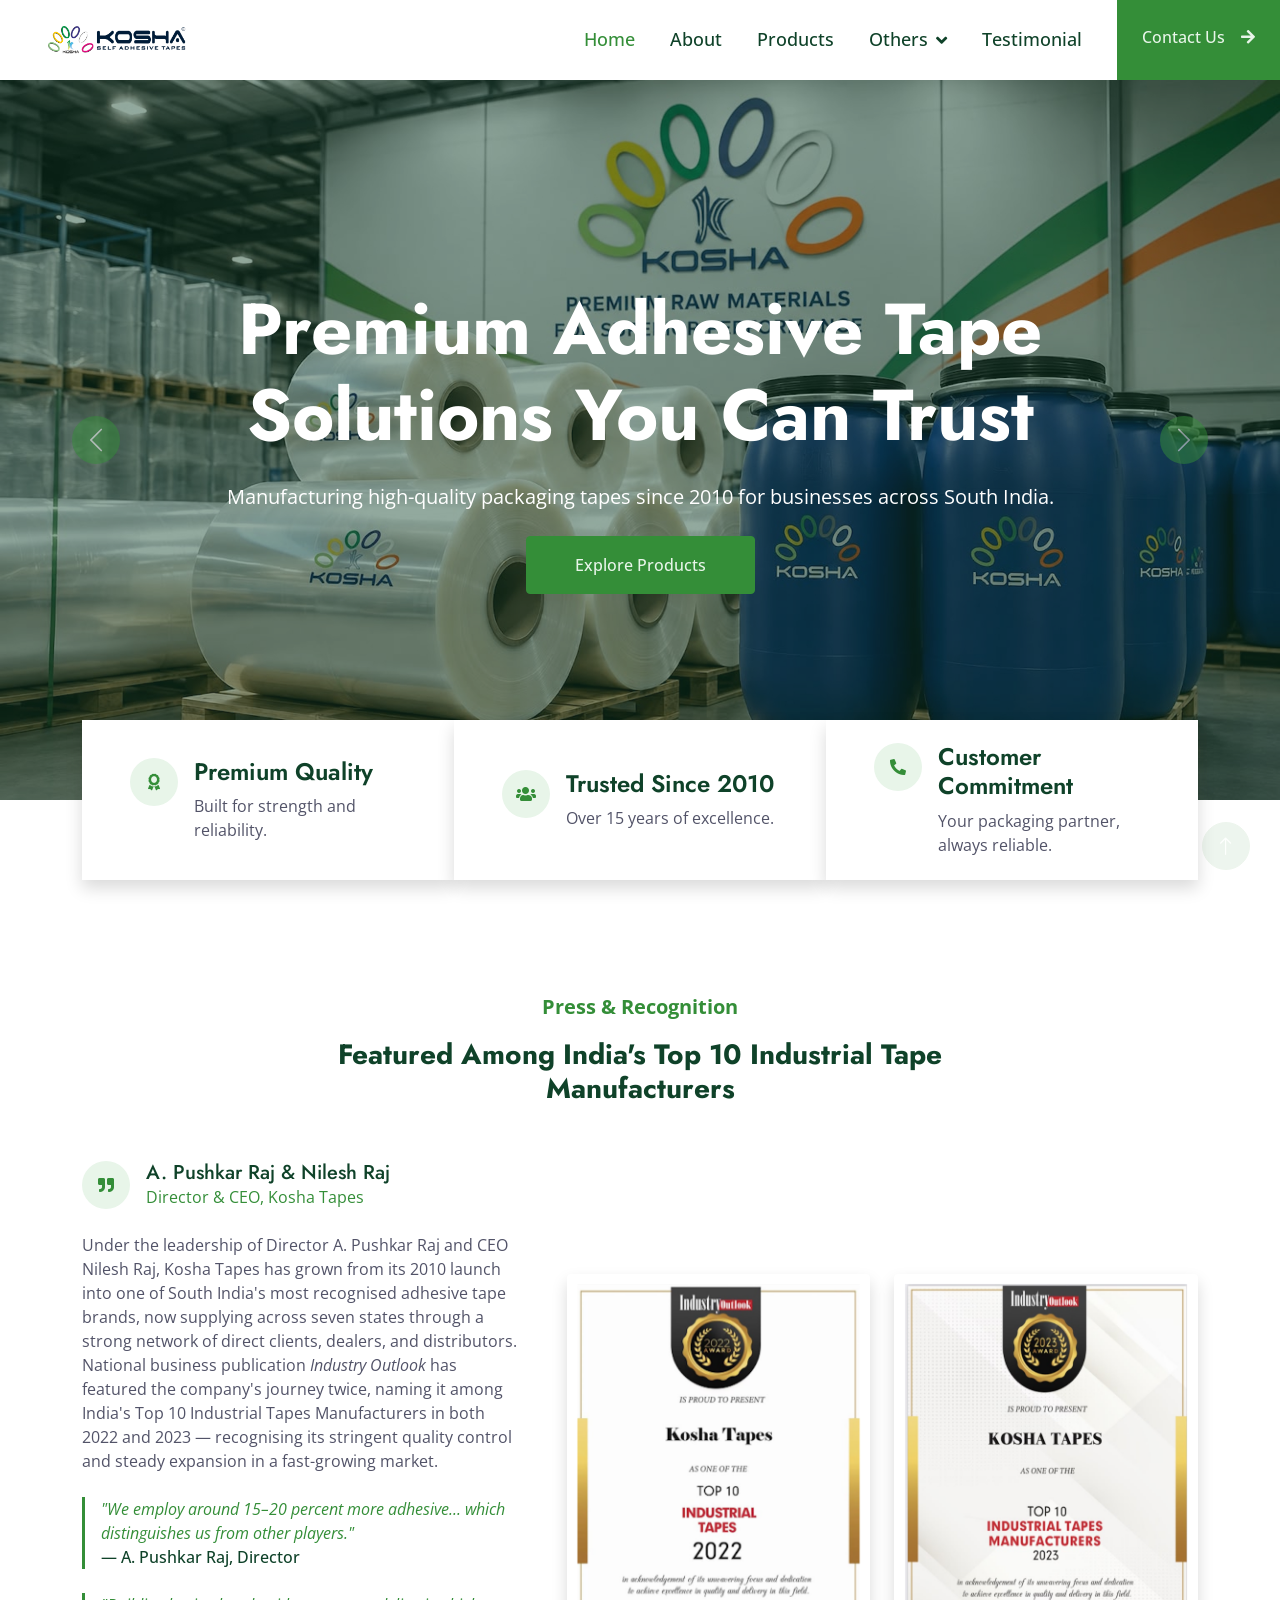
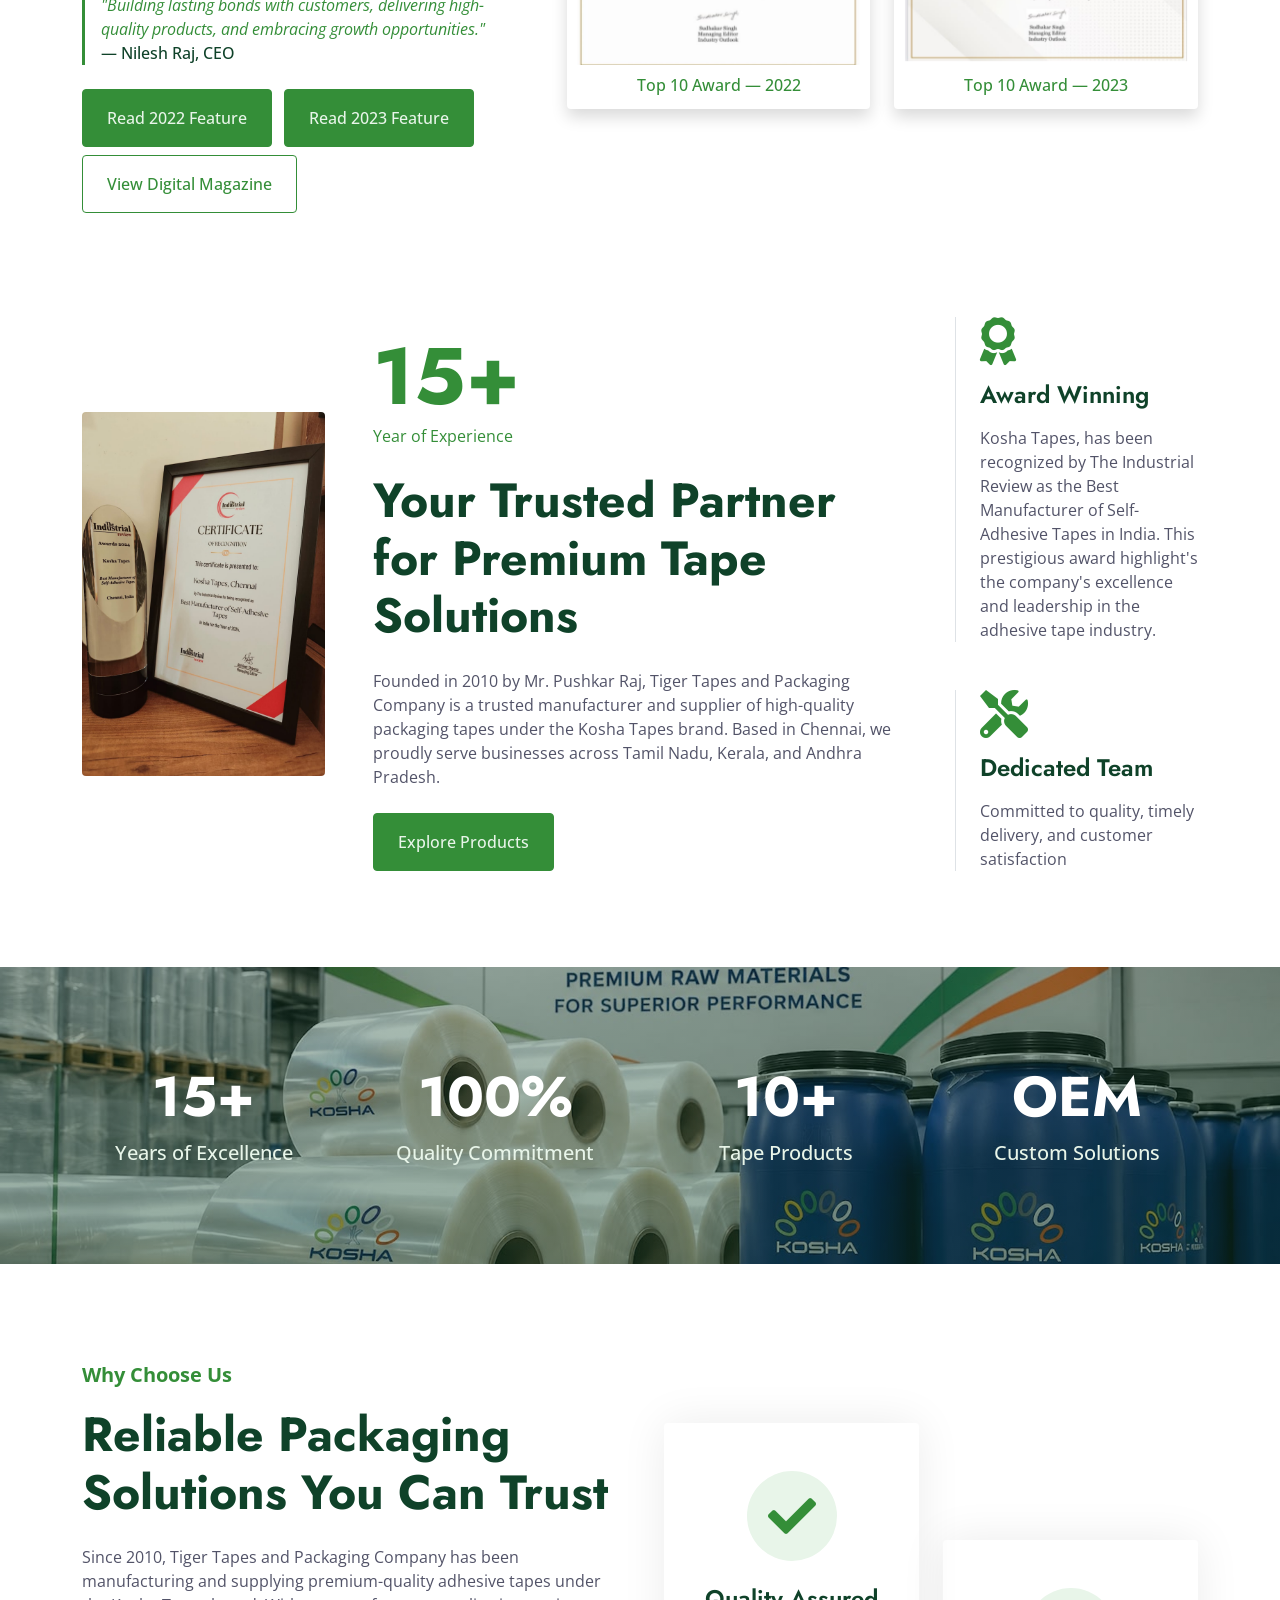
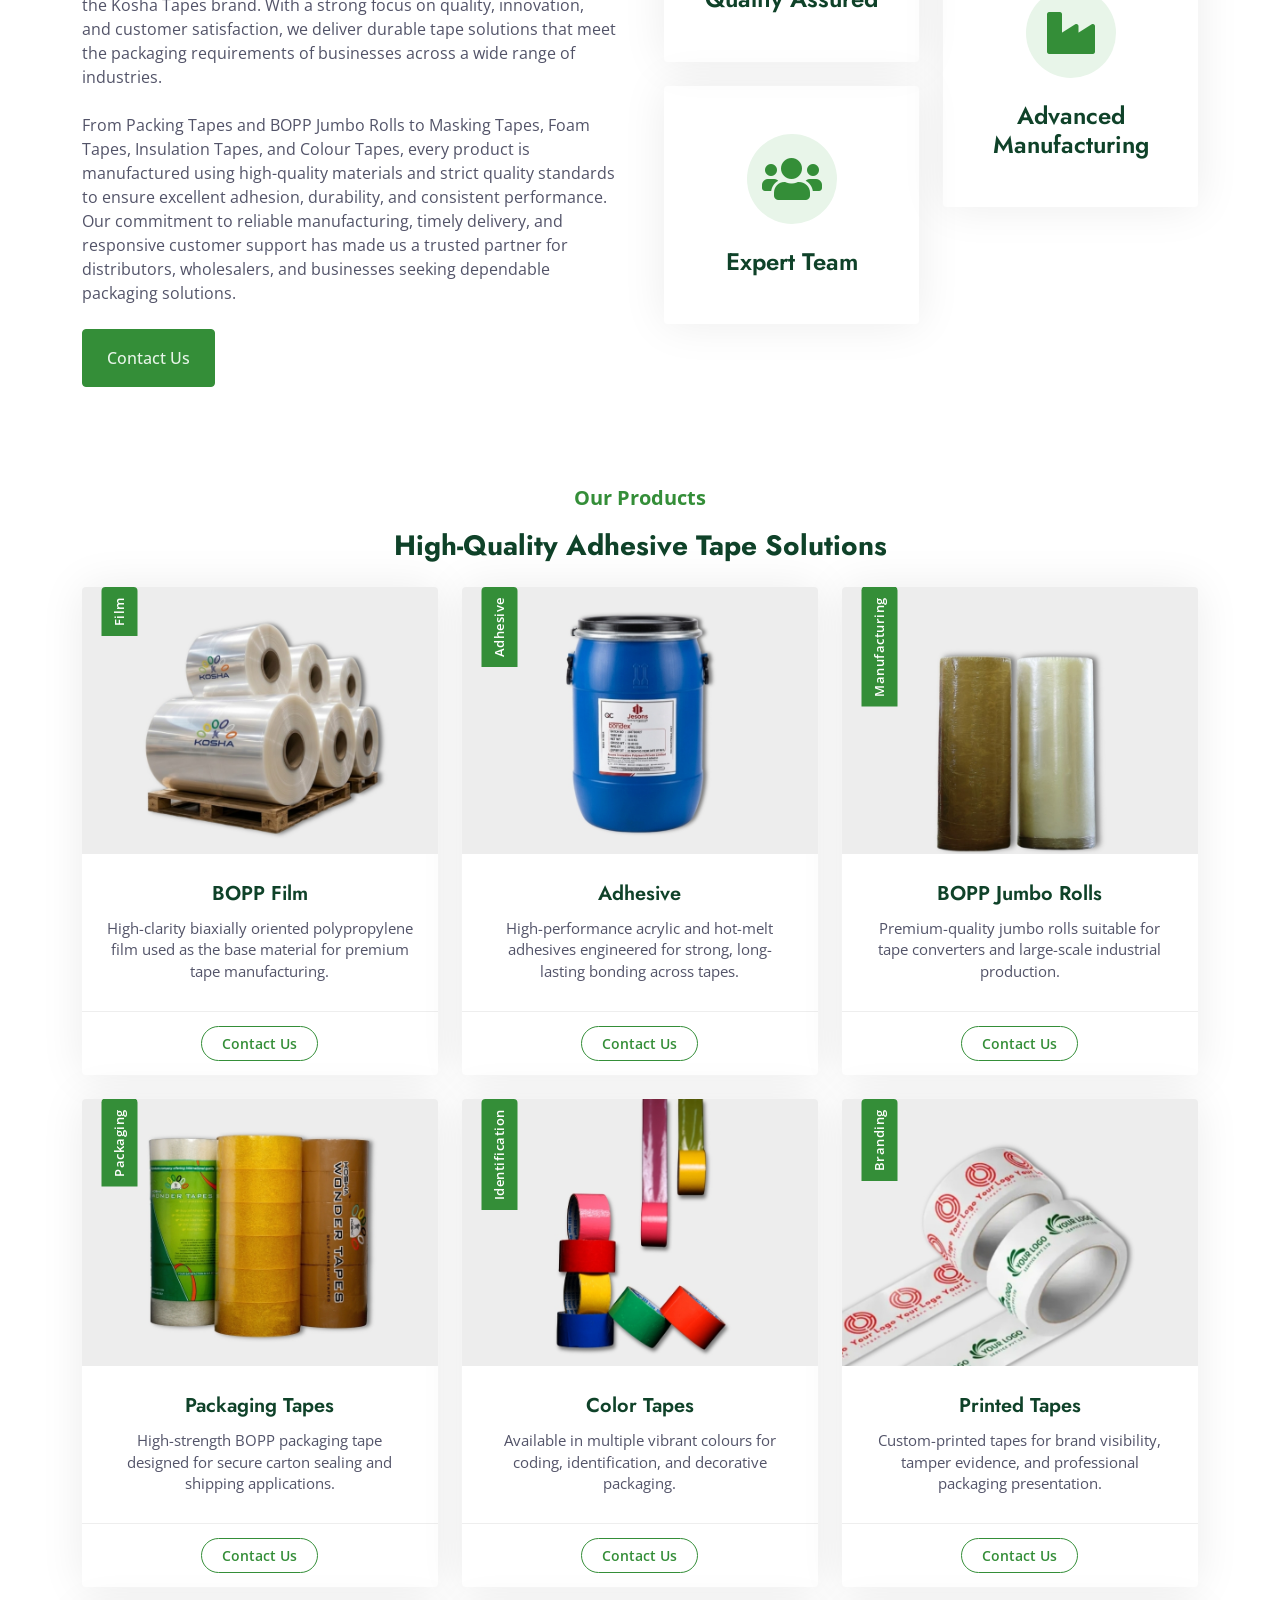
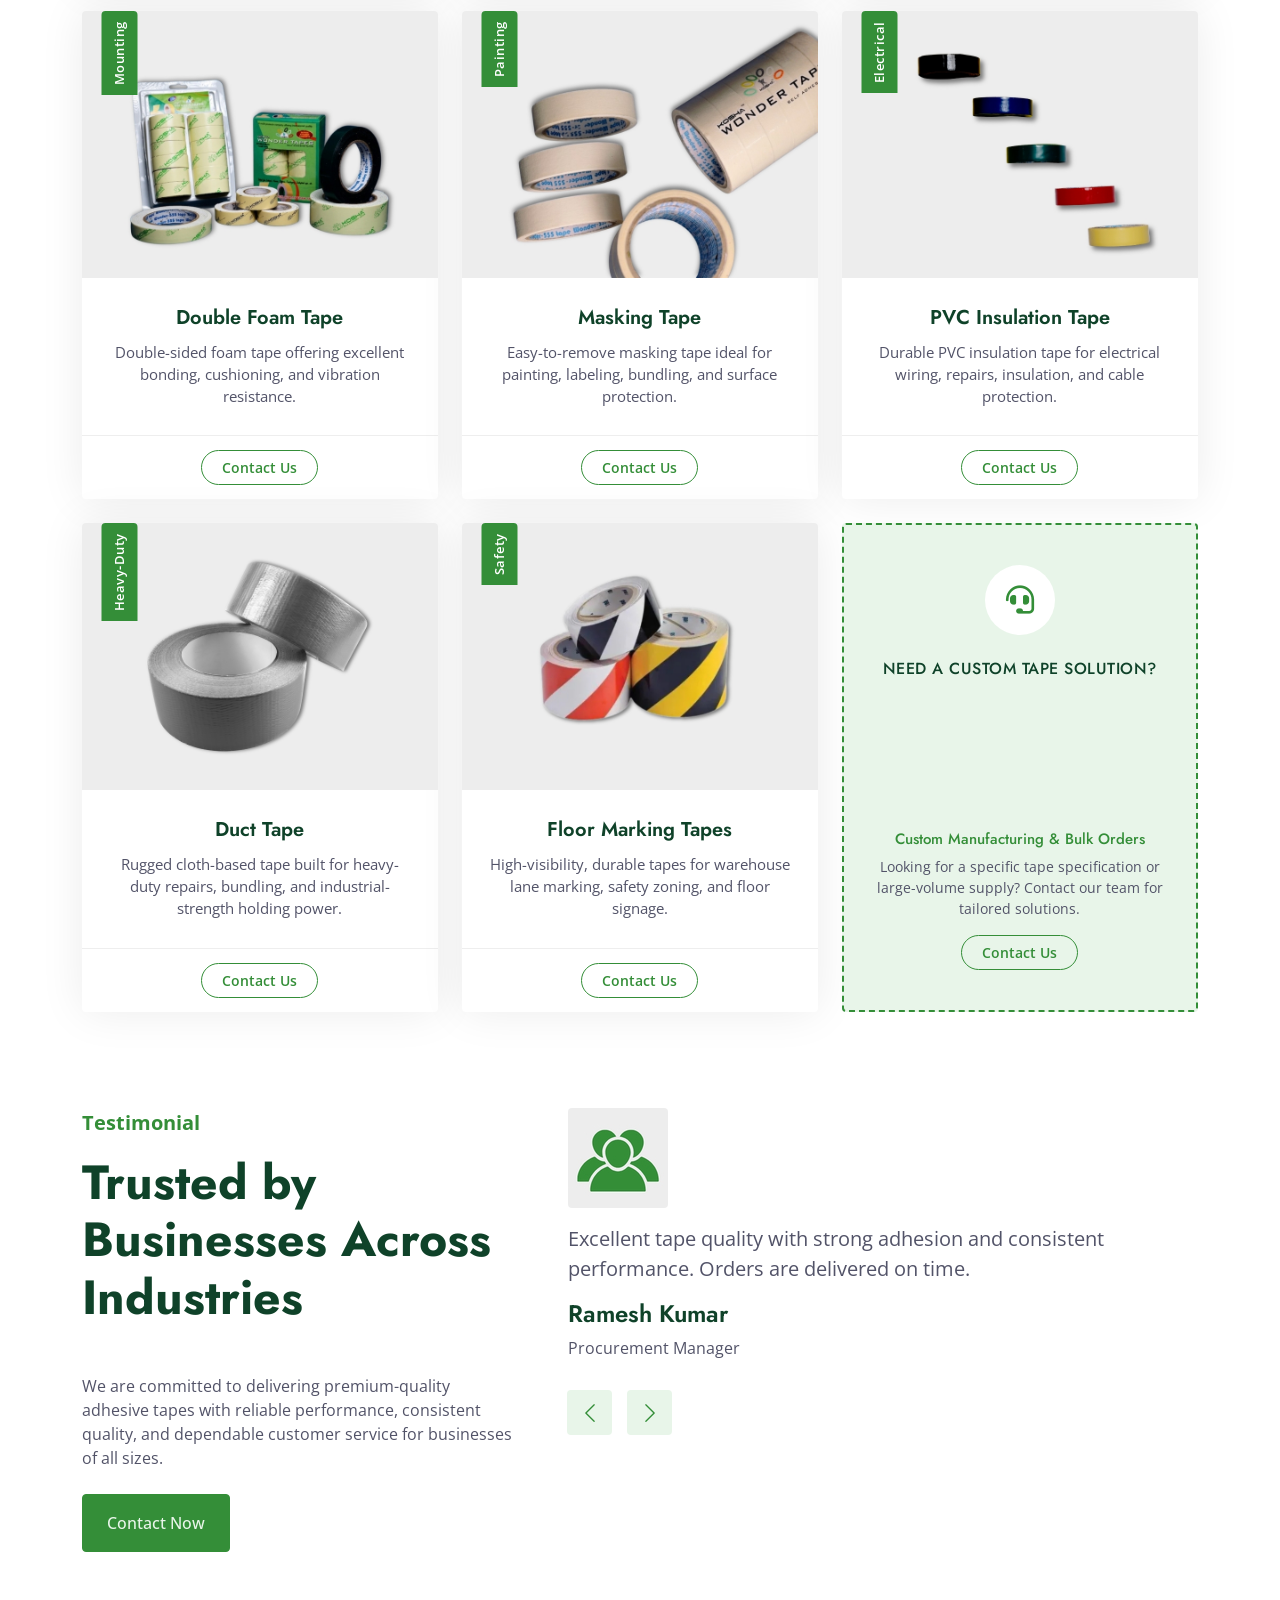
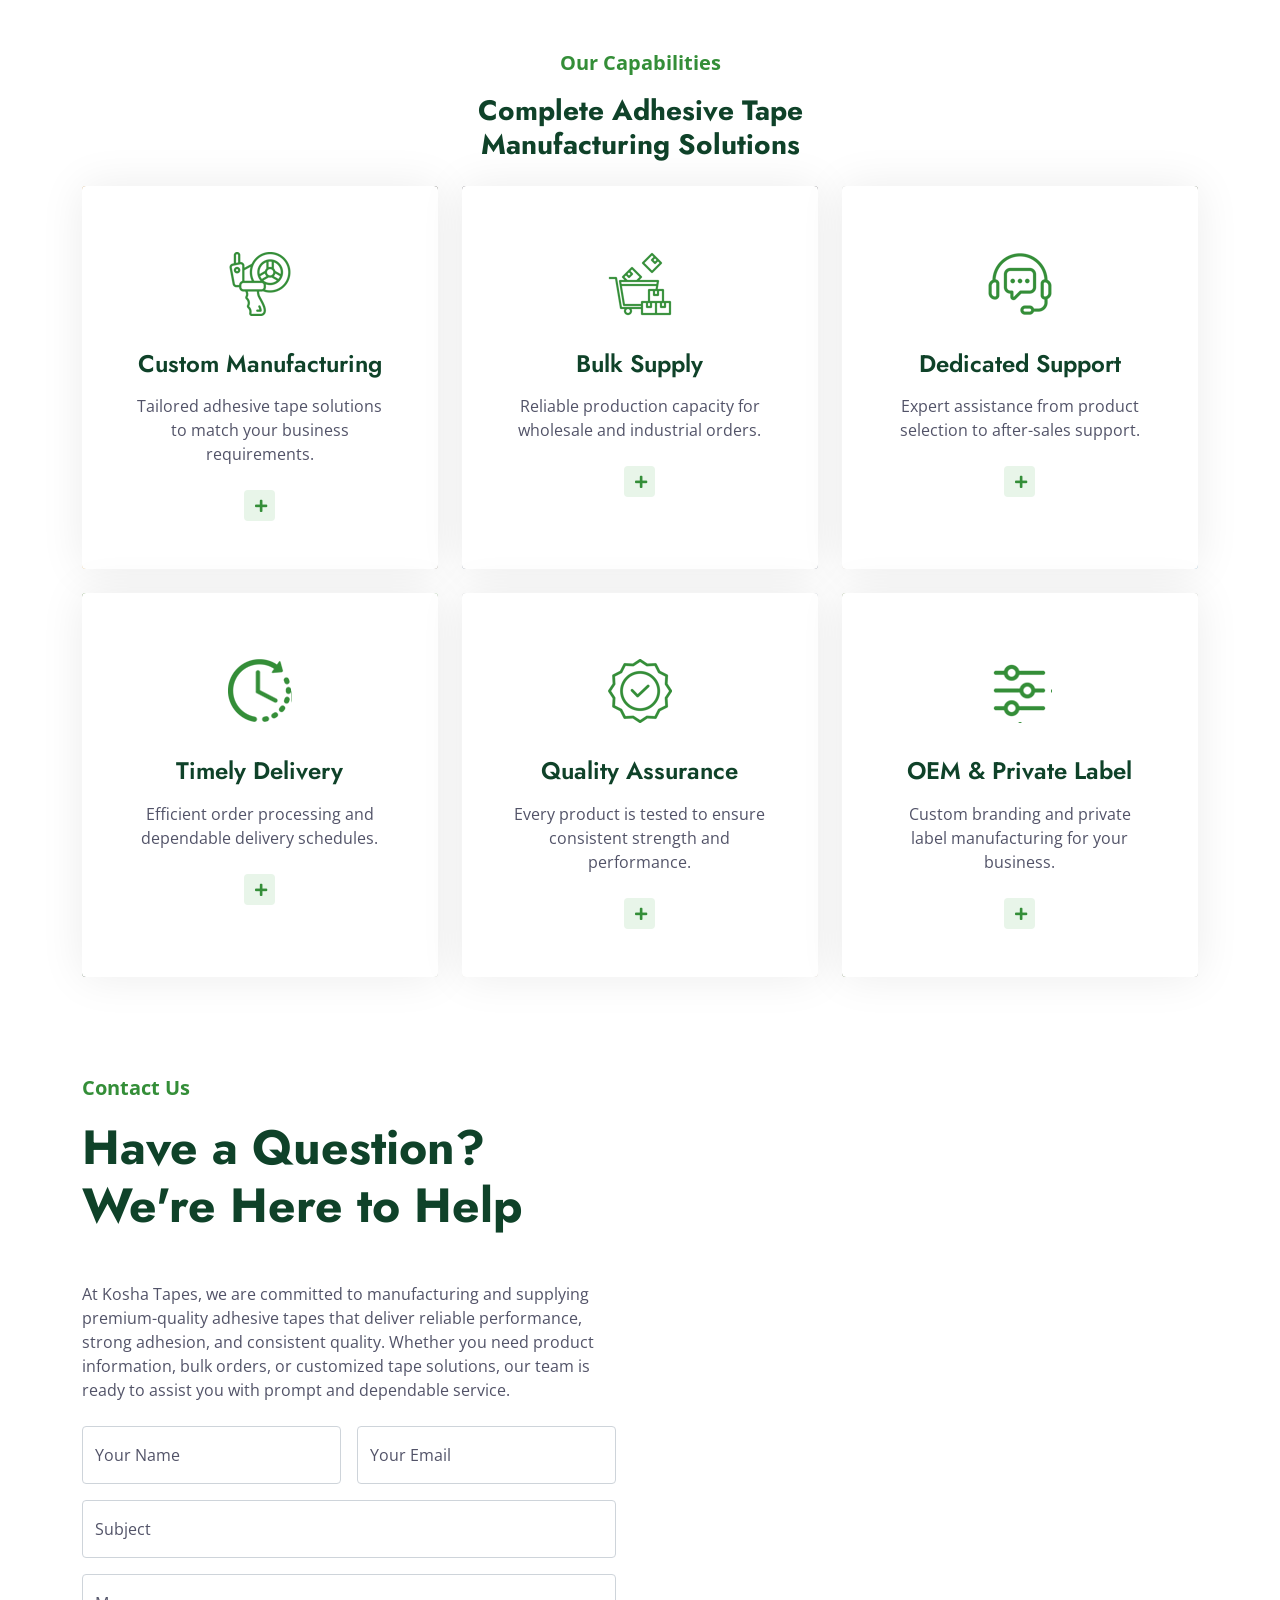
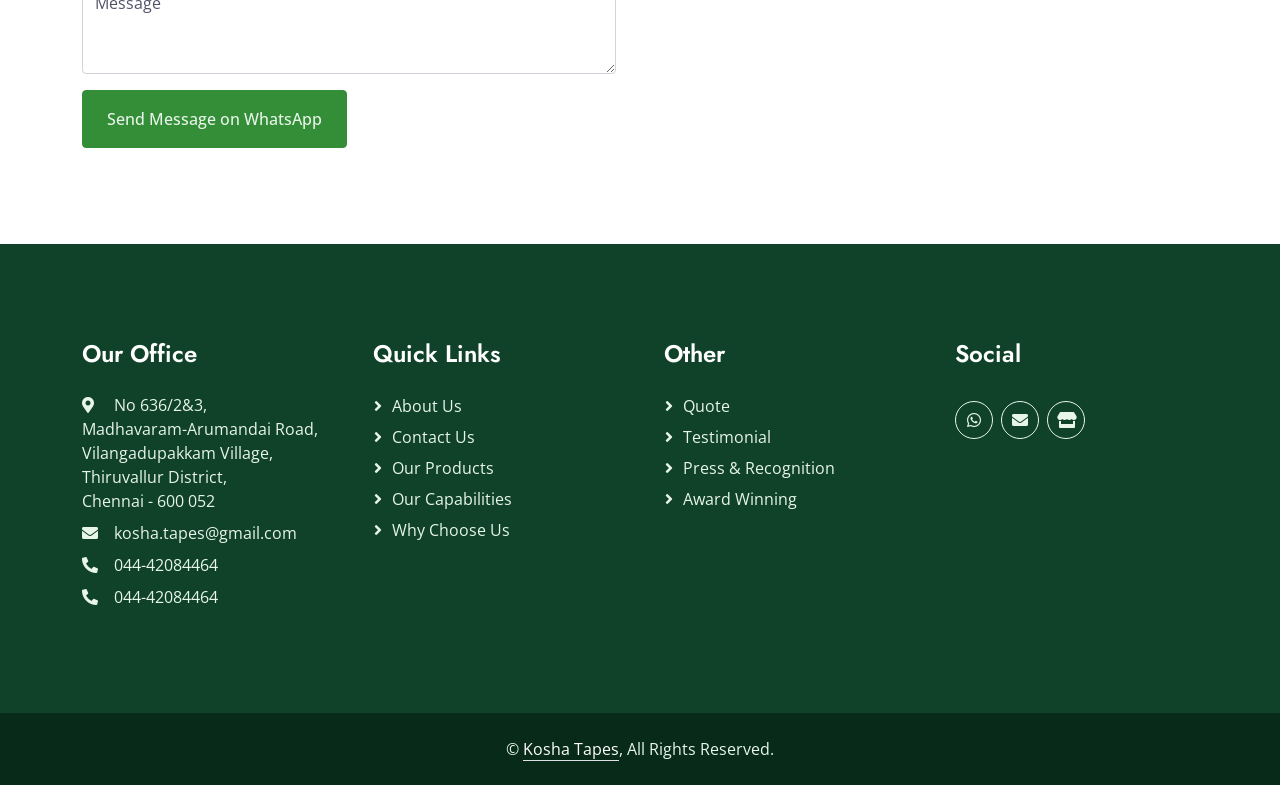
==== commit 9b7125b2: "removed announcement bar, add feature 2023, changed phone nuumber in footer" ====
--- a/index.html
+++ b/index.html
@@ -49,32 +49,6 @@
         <div class="spinner-border text-primary" role="status" style="width: 3rem; height: 3rem;"></div>
     </div>
     <!-- Spinner End -->
-    <!-- Topbar Start -->
-    <div class="container-fluid bg-dark text-light px-0 py-2 d-none d-lg-block">
-        <div class="row gx-0 d-flex">
-            <div class="col-lg-7 px-5 text-start">
-                <a href="tel:+919566009791" class="h-100 d-inline-flex align-items-center me-4 text-light" style="text-decoration:none;">
-                    <span class="fa fa-phone-alt me-2"></span>
-                    <span>+91 95660 09791</span>
-                </a>
-                <a href="tel:+914442084464" class="h-100 d-inline-flex align-items-center me-4 text-light" style="text-decoration:none;">
-                    <span class="fa fa-phone-alt me-2"></span>
-                    <span>044-25380299</span>
-                </a>
-                <a href="tel:+911234567890" class="h-100 d-inline-flex align-items-center text-light" style="text-decoration:none;">
-                    <span class="fa fa-phone-alt me-2"></span>
-                    <span>044-42084464</span>
-                </a>
-            </div>
-            <div class="col-lg-5 px-5 text-end">
-                <a href="mailto:kosha.tapes@gmail.com" class="h-100 d-inline-flex align-items-center mx-n2 text-light" style="text-decoration:none;">
-                    <span class="far fa-envelope me-2"></span>
-                    <span>kosha.tapes@gmail.com</span>
-                </a>
-            </div>
-        </div>
-    </div>
-    <!-- Topbar End -->
     <!-- Navbar Start -->
     <nav class="navbar navbar-expand-lg bg-white navbar-light sticky-top p-0">
         <a href="index.html" class="navbar-brand d-flex align-items-center px-4 px-lg-5">
@@ -224,18 +198,23 @@
                             <i class="fa fa-quote-right text-primary"></i>
                         </div>
                         <div>
-                            <h5 class="mb-0">A. Pushkar Raj</h5>
-                            <span class="text-primary">Director, Kosha Tapes</span>
+                            <h5 class="mb-0">A. Pushkar Raj &amp; Nilesh Raj</h5>
+                            <span class="text-primary">Director &amp; CEO, Kosha Tapes</span>
                         </div>
                     </div>
                     <p class="mb-4">
-                        Under the leadership of Director A. Pushkar Raj, who founded the company in 2010 with modest beginnings, Kosha Tapes has grown into one of South India's most recognised adhesive tape brands, now supplying across seven states through a strong network of direct clients, dealers, and distributors. National business publication <em>Industry Outlook</em> has featured the company's journey twice, naming it among India's Top 10 Industrial Tapes Manufacturers in both 2022 and 2023.
+                        Under the leadership of Director A. Pushkar Raj and CEO Nilesh Raj, Kosha Tapes has grown from its 2010 launch into one of South India's most recognised adhesive tape brands, now supplying across seven states through a strong network of direct clients, dealers, and distributors. National business publication <em>Industry Outlook</em> has featured the company's journey twice, naming it among India's Top 10 Industrial Tapes Manufacturers in both 2022 and 2023 — recognising its stringent quality control and steady expansion in a fast-growing market.
                     </p>
                     <p class="mb-4 fst-italic text-primary border-start border-3 ps-3" style="border-color: var(--primary) !important;">
                         "We employ around 15–20 percent more adhesive... which distinguishes us from other players."
                         <br><span class="fst-normal fw-semi-bold text-dark">— A. Pushkar Raj, Director</span>
                     </p>
-                    <a href="https://www.theindustryoutlook.com/manufacturing/cover-story/kosha-tapes-a-trusted-quality-conscious-brand-cid-3558.html" target="_blank" class="btn btn-primary py-3 px-4 me-2 mb-2">Read the Feature</a>
+                    <p class="mb-4 fst-italic text-primary border-start border-3 ps-3" style="border-color: var(--primary) !important;">
+                        "Building lasting bonds with customers, delivering high-quality products, and embracing growth opportunities."
+                        <br><span class="fst-normal fw-semi-bold text-dark">— Nilesh Raj, CEO</span>
+                    </p>
+                    <a href="https://www.theindustryoutlook.com/manufacturing/cover-story/kosha-tapes-a-trusted-quality-conscious-brand-cid-3558.html" target="_blank" class="btn btn-primary py-3 px-4 me-2 mb-2">Read 2022 Feature</a>
+                    <a href="https://www.theindustryoutlook.com/manufacturing/vendor/kosha-tapes-navigating-challenges-driving-growth-in-industrial-tapes-manufacturers--cid-8376.html" target="_blank" class="btn btn-primary py-3 px-4 me-2 mb-2">Read 2023 Feature</a>
                     <a href="https://www.theindustryoutlook.com/digital-magazine/industrial-tapes-april-2022/" target="_blank" class="btn btn-outline-primary py-3 px-4 mb-2">View Digital Magazine</a>
                 </div>
                 <div class="col-lg-7">
@@ -891,8 +870,9 @@
                             Chennai - 600 052
                         </a>
                     </p>
-                    <p class="mb-2"><a class="text-light" style="text-decoration:none;" href="tel:+919566009791"><i class="fa fa-phone-alt me-3"></i>+91 95660 09791</a></p>
                     <p class="mb-2"><a class="text-light" style="text-decoration:none;" href="mailto:kosha.tapes@gmail.com"><i class="fa fa-envelope me-3"></i>kosha.tapes@gmail.com</a></p>
+                    <p class="mb-2"><a class="text-light" style="text-decoration:none;" href="tel:044-42084464"><i class="fa fa-phone-alt me-3"></i>044-42084464</a></p>
+                    <p class="mb-2"><a class="text-light" style="text-decoration:none;" href="tel:044-42084464"><i class="fa fa-phone-alt me-3"></i>044-42084464</a></p>
                     <!--
                     <div class="d-flex pt-2">
                         <a class="btn btn-square btn-outline-light rounded-circle me-2" href=""><i class="fab fa-twitter"></i></a>
--- a/css/style.css
+++ b/css/style.css
@@ -166,7 +166,7 @@
     align-items: center;
     justify-content: center;
     text-align: center;
-    background: rgba(15, 66, 41, .6);
+    background: rgba(15, 66, 41, .45);
     z-index: 1;
 }
 
@@ -268,7 +268,7 @@
 .facts,
 .quote {
     background-color: var(--dark);
-    background-image: linear-gradient(rgba(15, 66, 41, .6), rgba(15, 66, 41, .6)), url(../img/carousel-1.jpg);
+    background-image: linear-gradient(rgba(15, 66, 41, .35), rgba(15, 66, 41, .45)), url(../img/carousel-1.jpg);
     background-size: cover;
     background-position: center center;
     background-repeat: no-repeat;
@@ -730,7 +730,7 @@
         }
 }
 
-/* No scroll animation at all on mobile/tablet � content just appears normally */
+/* No scroll animation at all on mobile/tablet — content just appears normally */
 @media (max-width: 991.98px) {
     .wow {
         opacity: 1 !important;
@@ -738,4 +738,4 @@
         transform: none !important;
         transition: none !important;
     }
-}+}
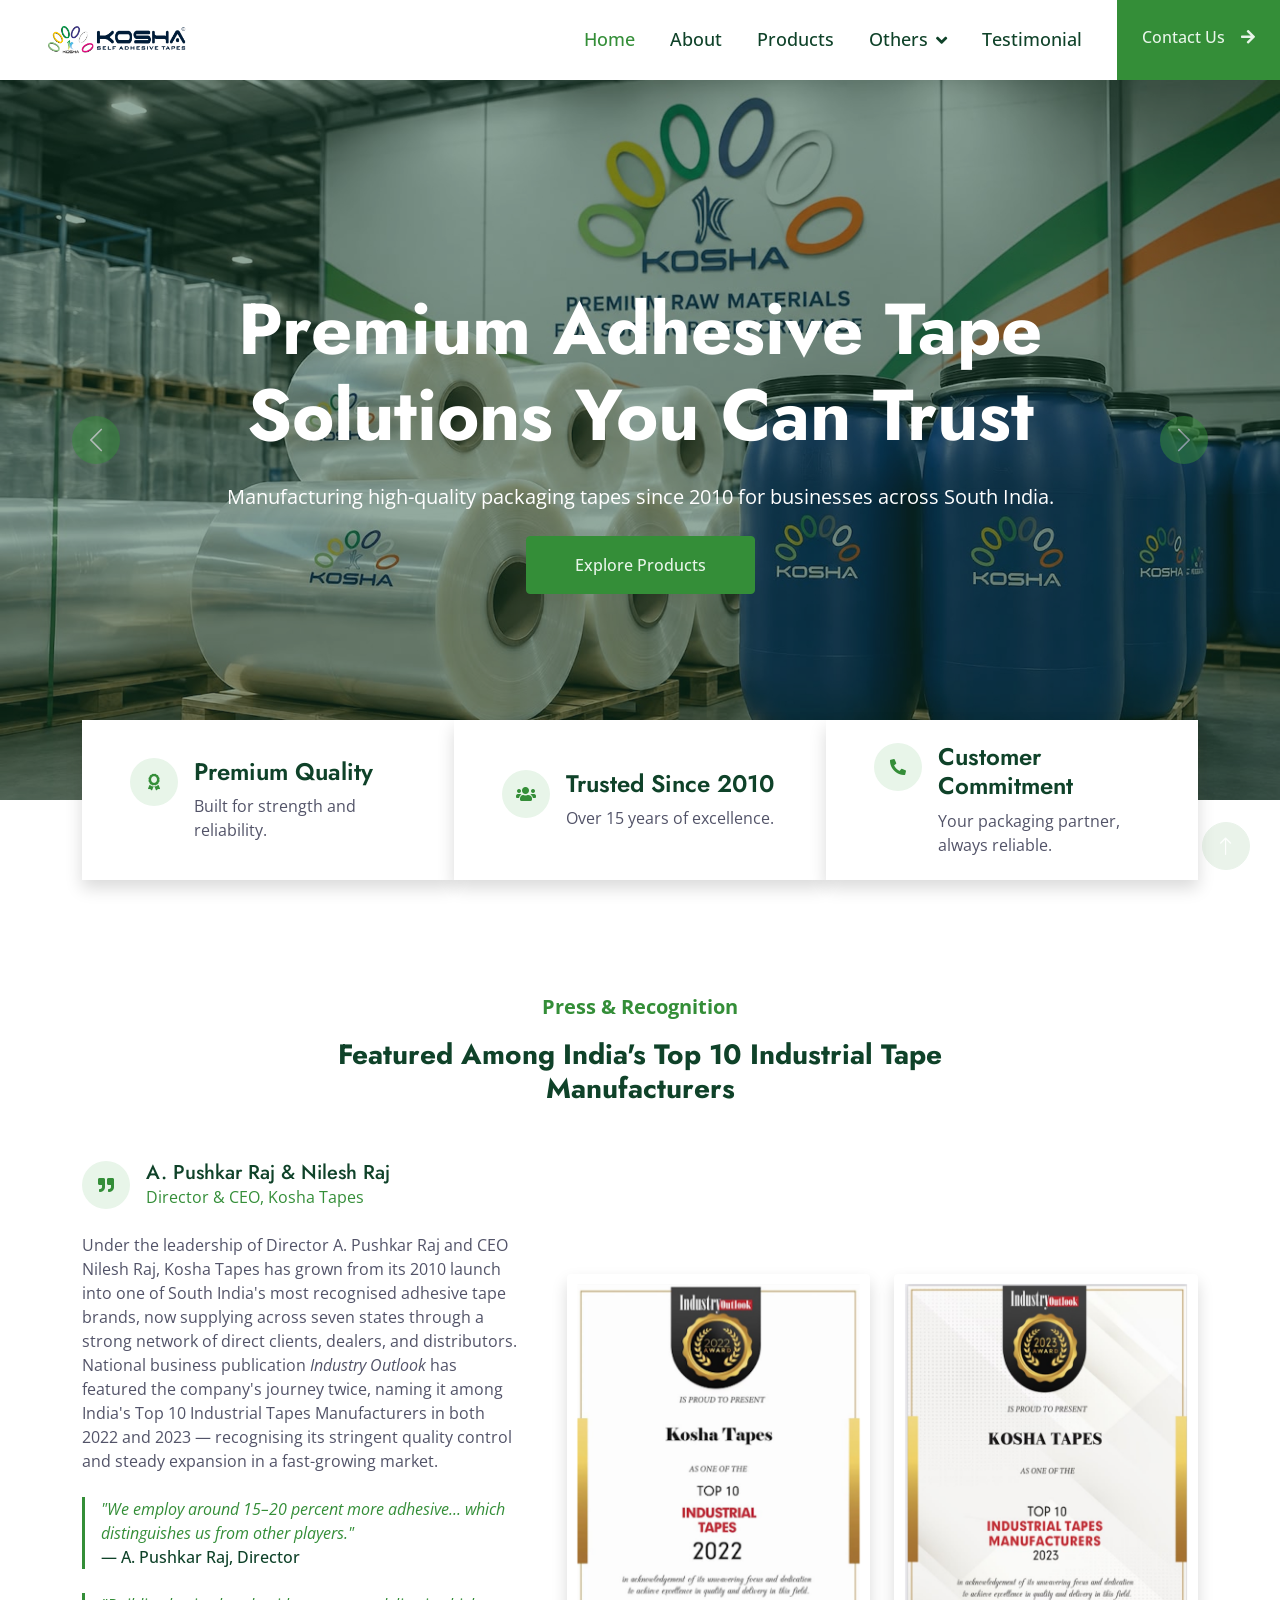
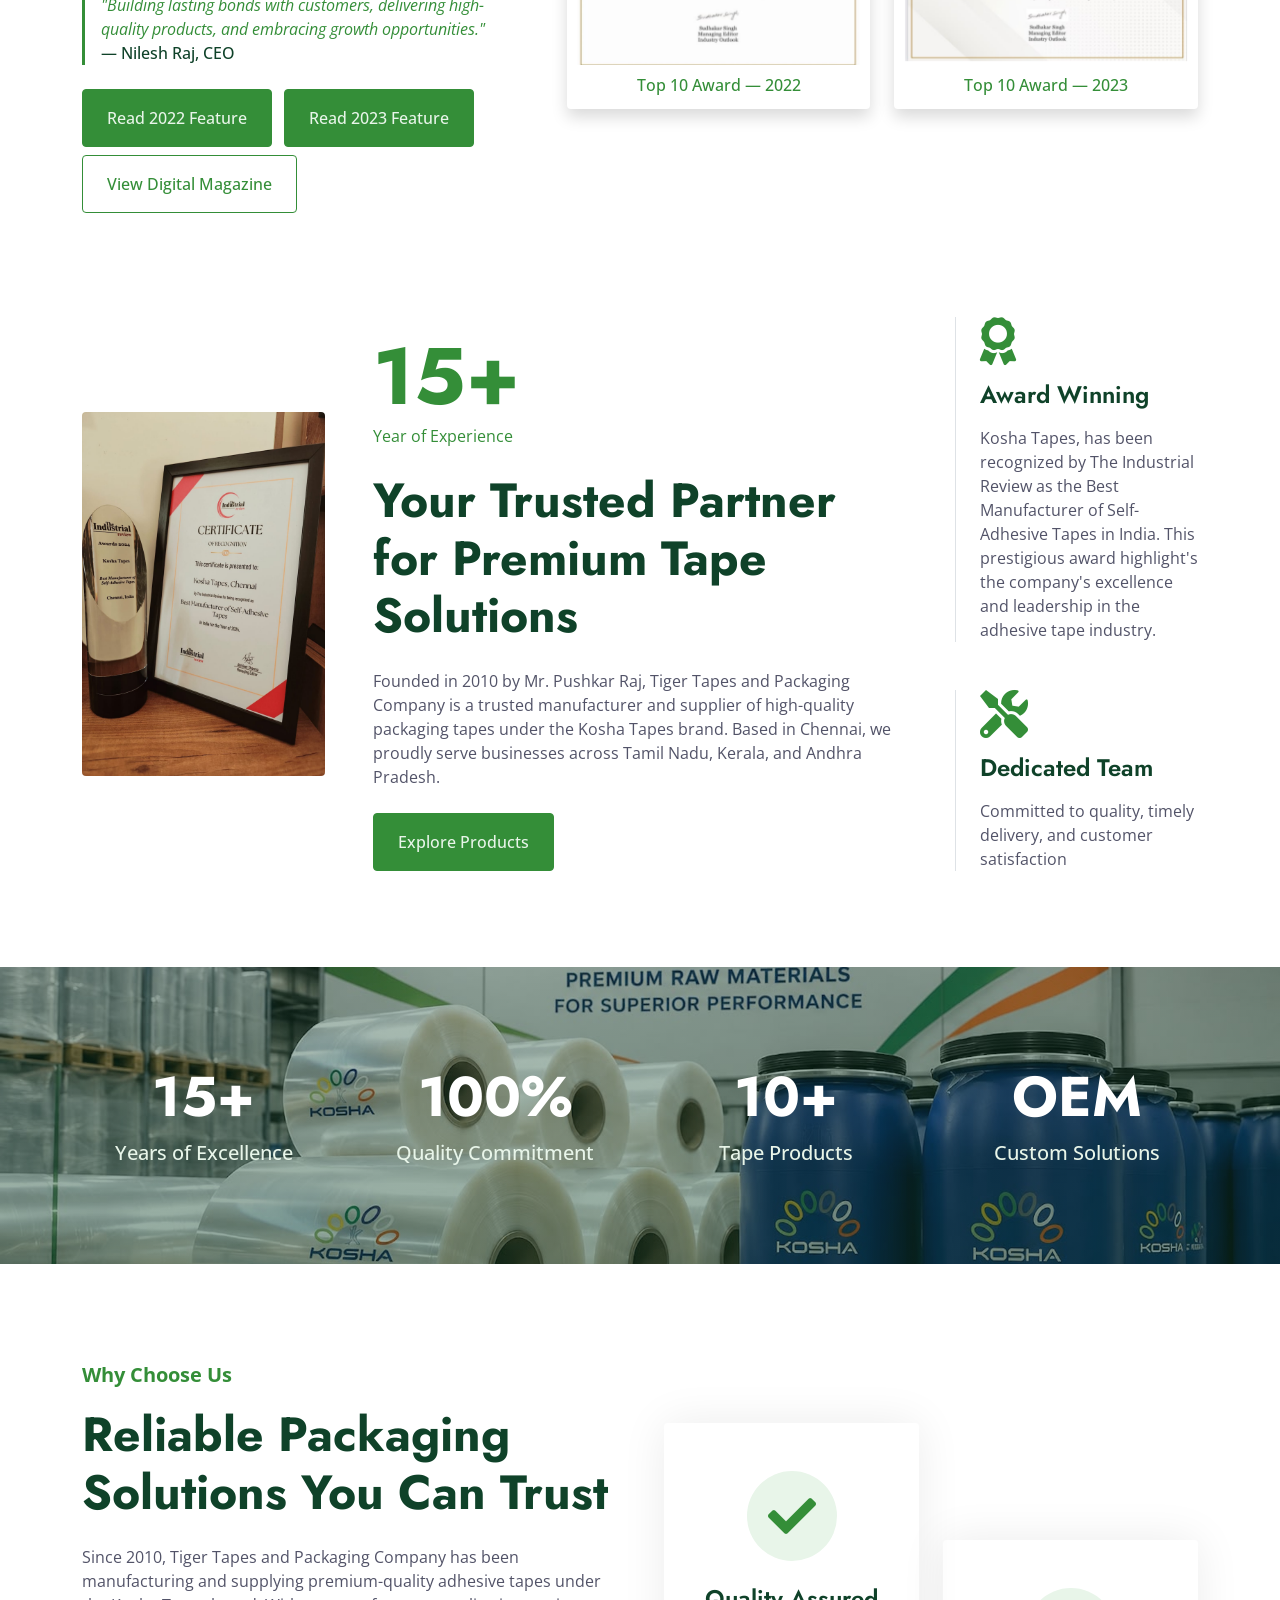
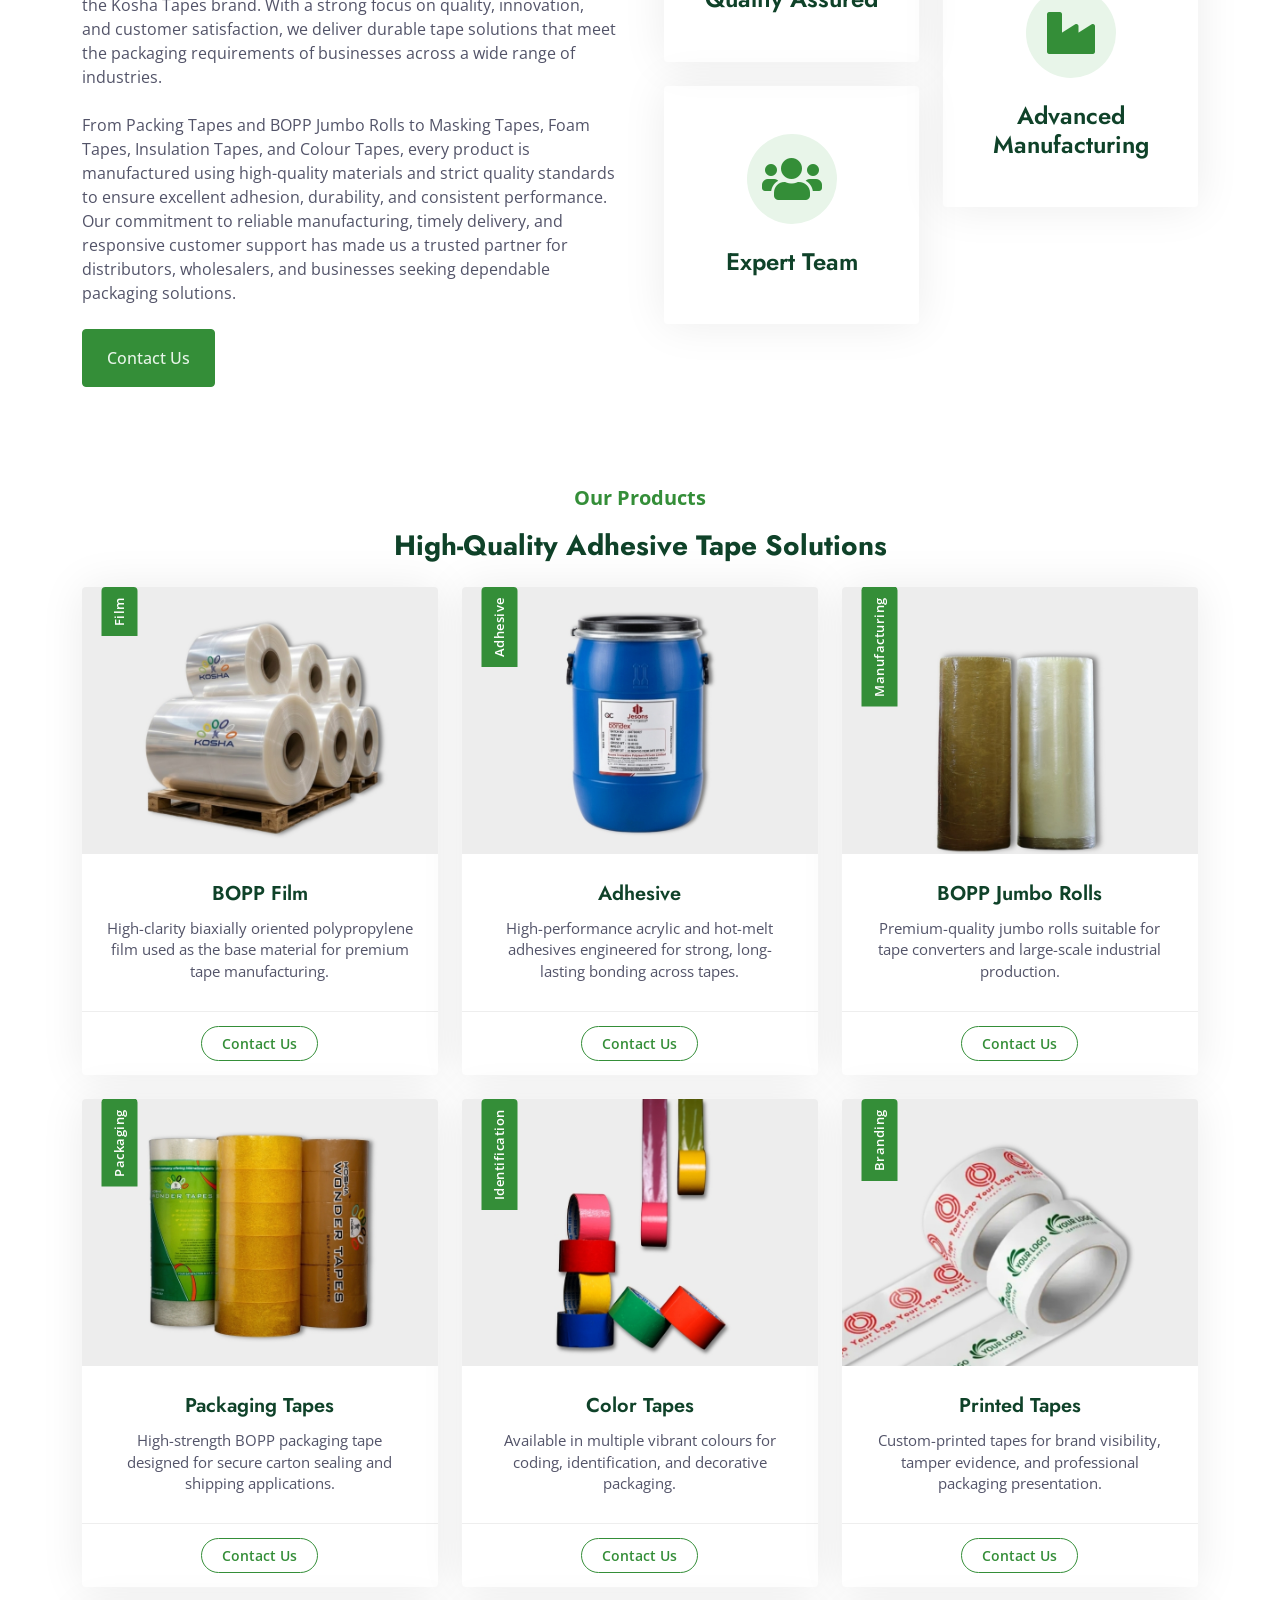
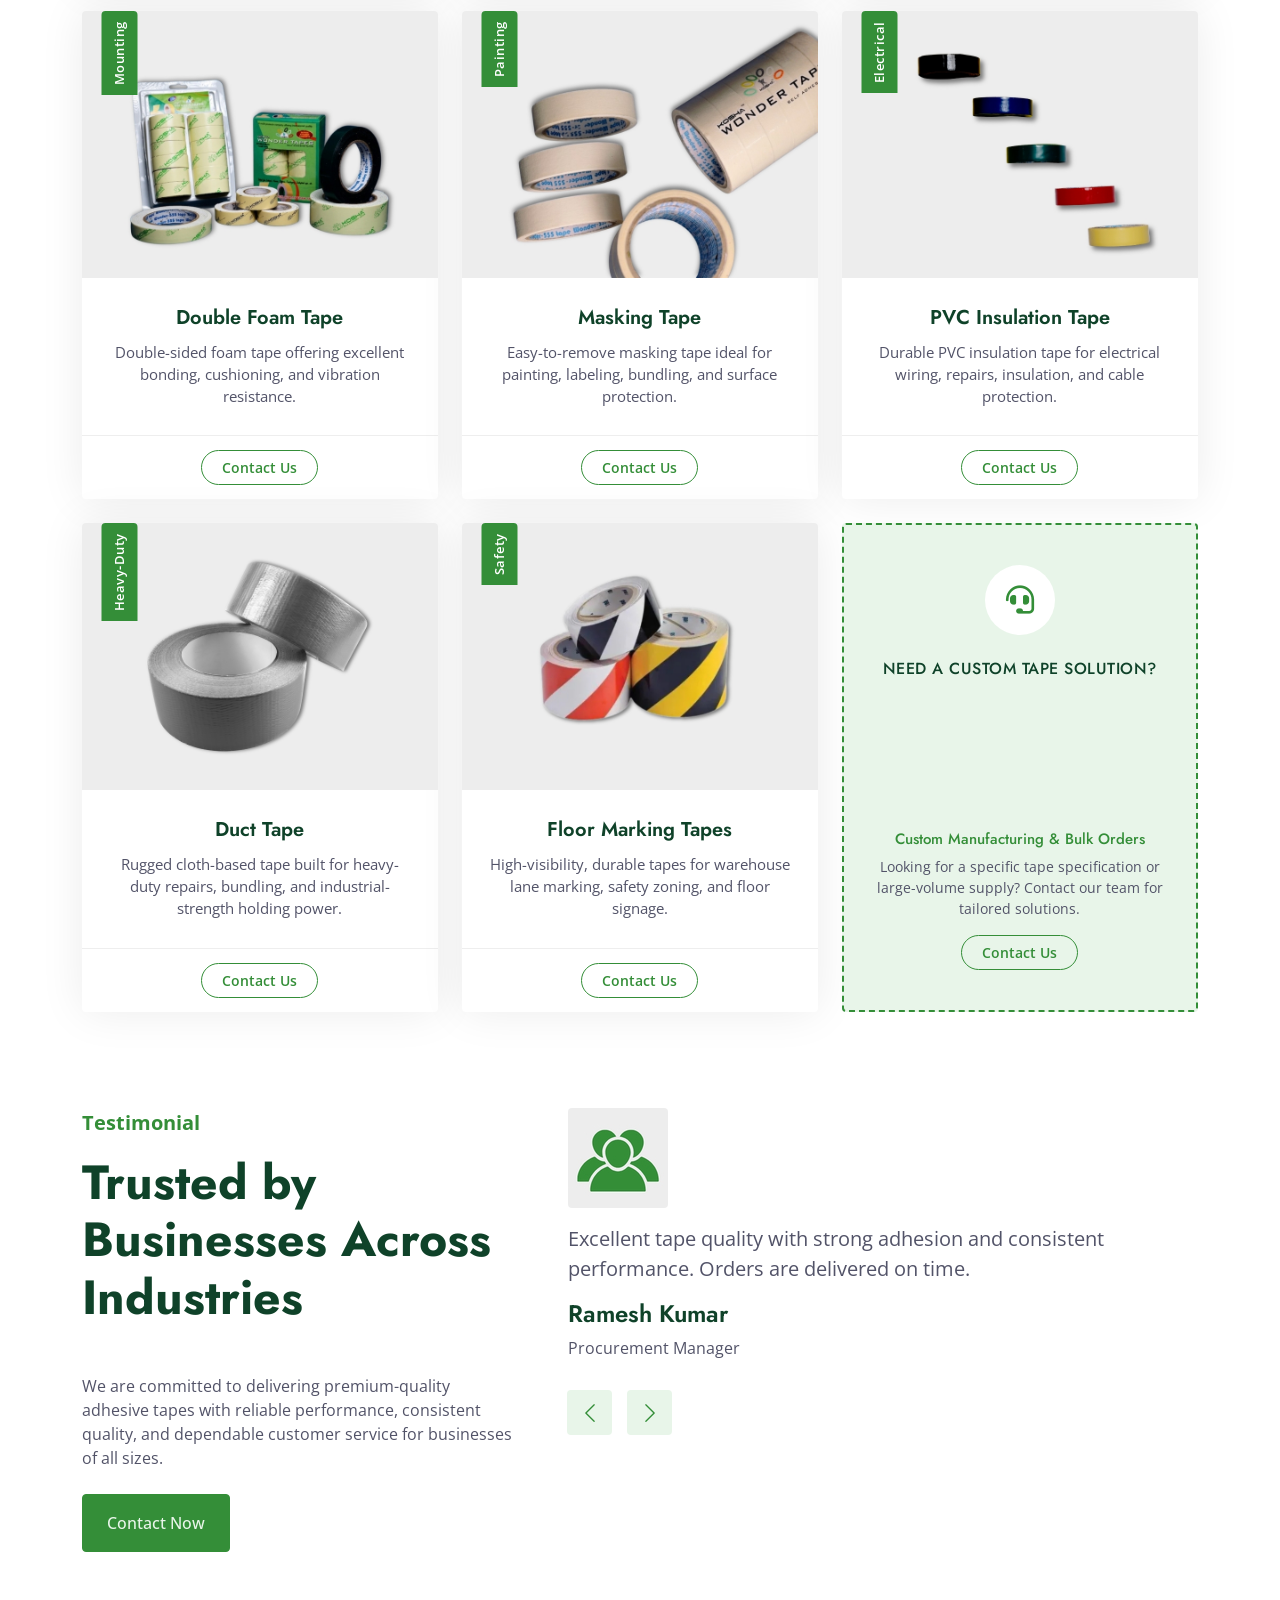
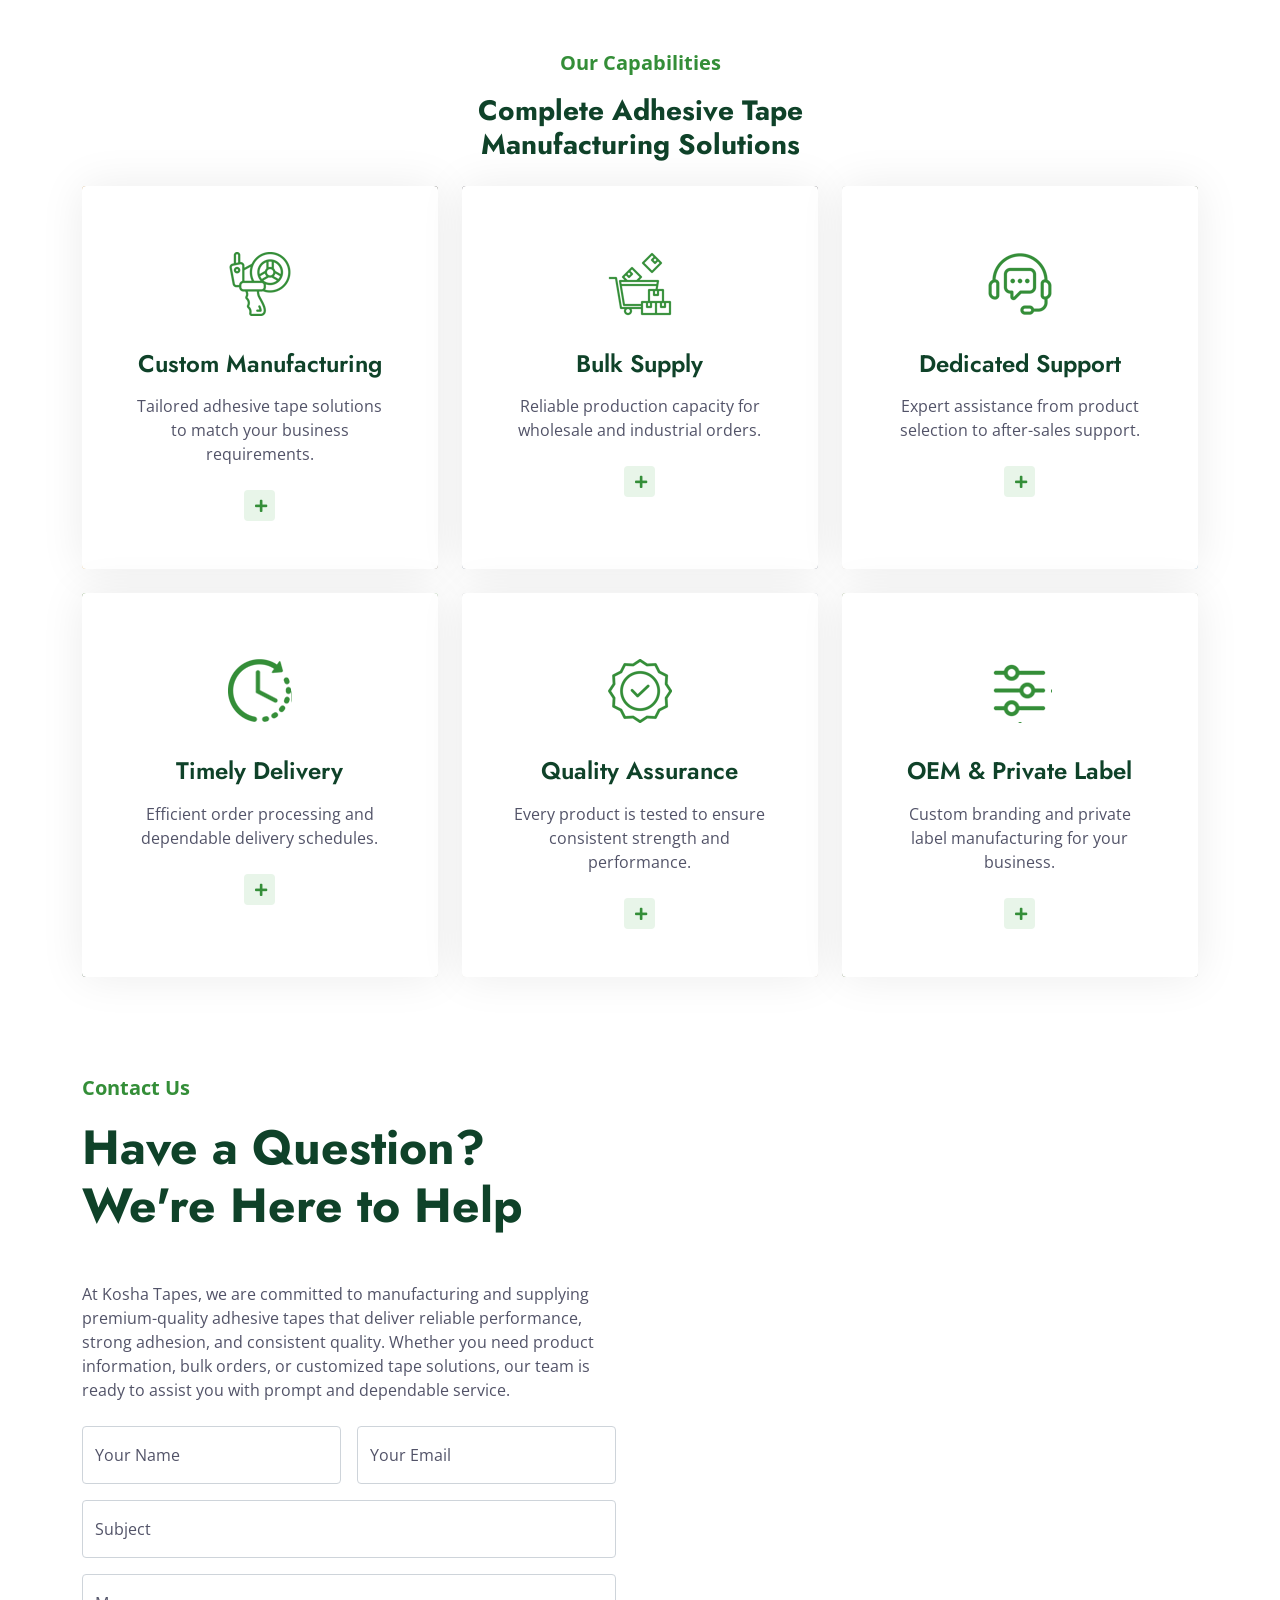
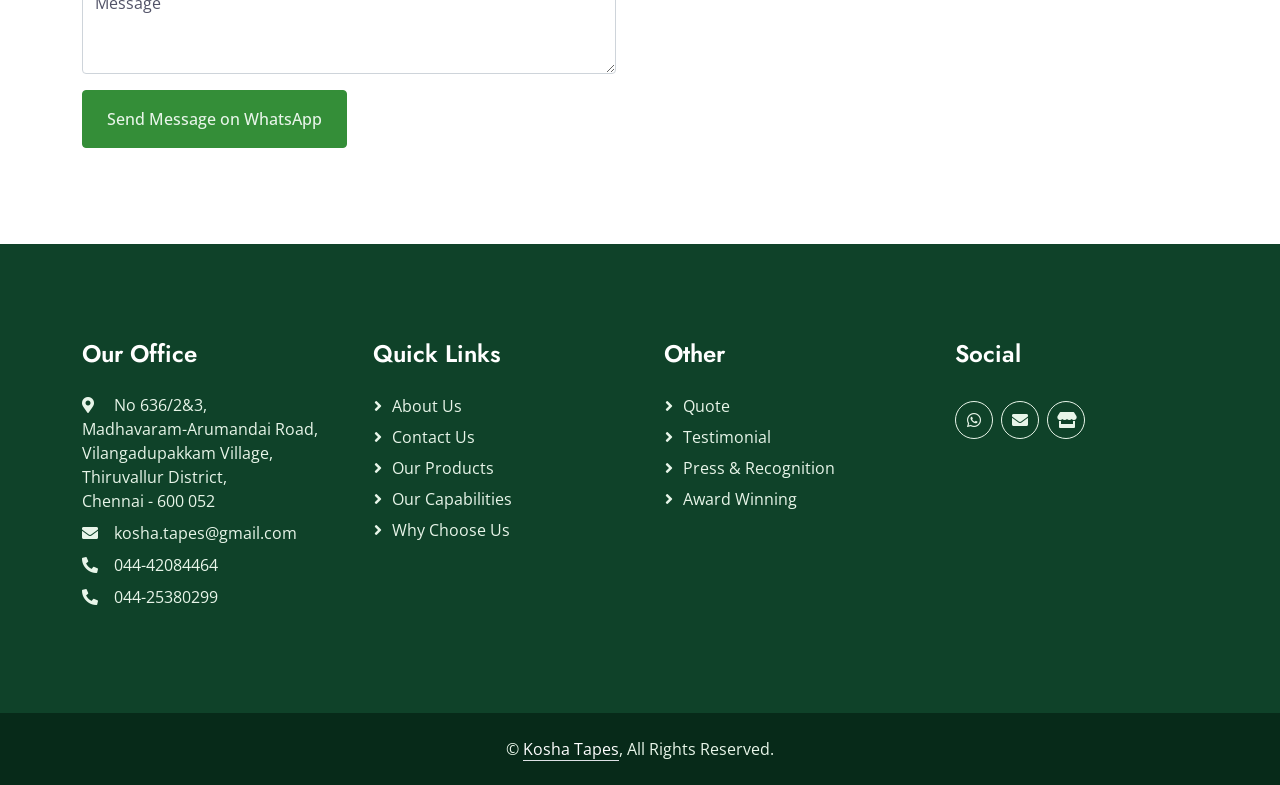
==== commit d71a98c3: "Updated Footer - number, fixed non-working buttons" ====
--- a/index.html
+++ b/index.html
@@ -71,7 +71,7 @@
                 </div>
                 <a href="testimonial.html" class="nav-item nav-link">Testimonial</a>
             </div>
-            <a href="" class="btn btn-primary py-4 px-lg-4 rounded-0 d-none d-lg-block">Contact Us<i class="fa fa-arrow-right ms-3"></i></a>
+            <a href="#contact" class="btn btn-primary py-4 px-lg-4 rounded-0 d-none d-lg-block">Contact Us<i class="fa fa-arrow-right ms-3"></i></a>
         </div>
     </nav>
     <!-- Navbar End -->
@@ -249,7 +249,7 @@
                     <p class="text-primary mb-4">Year of Experience</p>
                     <h1 class="display-5 mb-4">Your Trusted Partner for Premium Tape Solutions</h1>
                     <p class="mb-4">Founded in 2010 by Mr. Pushkar Raj, Tiger Tapes and Packaging Company is a trusted manufacturer and supplier of high-quality packaging tapes under the Kosha Tapes brand. Based in Chennai, we proudly serve businesses across Tamil Nadu, Kerala, and Andhra Pradesh.</p>
-                    <a class="btn btn-primary py-3 px-4" href="">Explore Products</a>
+                    <a class="btn btn-primary py-3 px-4" href="#products">Explore Products</a>
                 </div>
                 <div class="col-lg-3 col-md-12 wow fadeInUp" data-wow-delay="0.5s">
                     <div class="row g-5">
@@ -312,7 +312,7 @@
 
                         From Packing Tapes and BOPP Jumbo Rolls to Masking Tapes, Foam Tapes, Insulation Tapes, and Colour Tapes, every product is manufactured using high-quality materials and strict quality standards to ensure excellent adhesion, durability, and consistent performance. Our commitment to reliable manufacturing, timely delivery, and responsive customer support has made us a trusted partner for distributors, wholesalers, and businesses seeking dependable packaging solutions.<br>
                     </p>
-                    <a class="btn btn-primary py-3 px-4" href="">Contact Us</a>
+                    <a class="btn btn-primary py-3 px-4" href="#contact">Contact Us</a>
                 </div>
 
                 <div class="col-lg-6">
@@ -563,7 +563,7 @@
                     <p class="fs-5 fw-bold text-primary">Testimonial</p>
                     <h1 class="display-5 mb-5">Trusted by Businesses Across Industries</h1>
                     <p class="mb-4">We are committed to delivering premium-quality adhesive tapes with reliable performance, consistent quality, and dependable customer service for businesses of all sizes.</p>
-                    <a class="btn btn-primary py-3 px-4" href="">Contact Now</a>
+                    <a class="btn btn-primary py-3 px-4" href="#contact">Contact Now</a>
                 </div>
                 <div class="col-lg-7 wow fadeInUp" data-wow-delay="0.5s">
                     <div class="owl-carousel testimonial-carousel">
@@ -872,7 +872,7 @@
                     </p>
                     <p class="mb-2"><a class="text-light" style="text-decoration:none;" href="mailto:kosha.tapes@gmail.com"><i class="fa fa-envelope me-3"></i>kosha.tapes@gmail.com</a></p>
                     <p class="mb-2"><a class="text-light" style="text-decoration:none;" href="tel:044-42084464"><i class="fa fa-phone-alt me-3"></i>044-42084464</a></p>
-                    <p class="mb-2"><a class="text-light" style="text-decoration:none;" href="tel:044-42084464"><i class="fa fa-phone-alt me-3"></i>044-42084464</a></p>
+                    <p class="mb-2"><a class="text-light" style="text-decoration:none;" href="tel:044-25380299"><i class="fa fa-phone-alt me-3"></i>044-25380299</a></p>
                     <!--
                     <div class="d-flex pt-2">
                         <a class="btn btn-square btn-outline-light rounded-circle me-2" href=""><i class="fab fa-twitter"></i></a>
@@ -907,7 +907,7 @@
                         <a class="btn btn-square btn-outline-light rounded-circle me-2" href="mailto:kosha.tapes@gmail.com">
                             <i class="fa fa-envelope"></i>
                         </a>
-                        <a class="btn btn-square btn-outline-light rounded-circle me-2" href="https://www.indiamart.com/your-company-name/" target="_blank">
+                        <a class="btn btn-square btn-outline-light rounded-circle me-2" href="https://www.indiamart.com/tiger-tapes-packingcompany" target="_blank">
                             <i class="fa fa-store"></i>
                         </a>
                     </div>
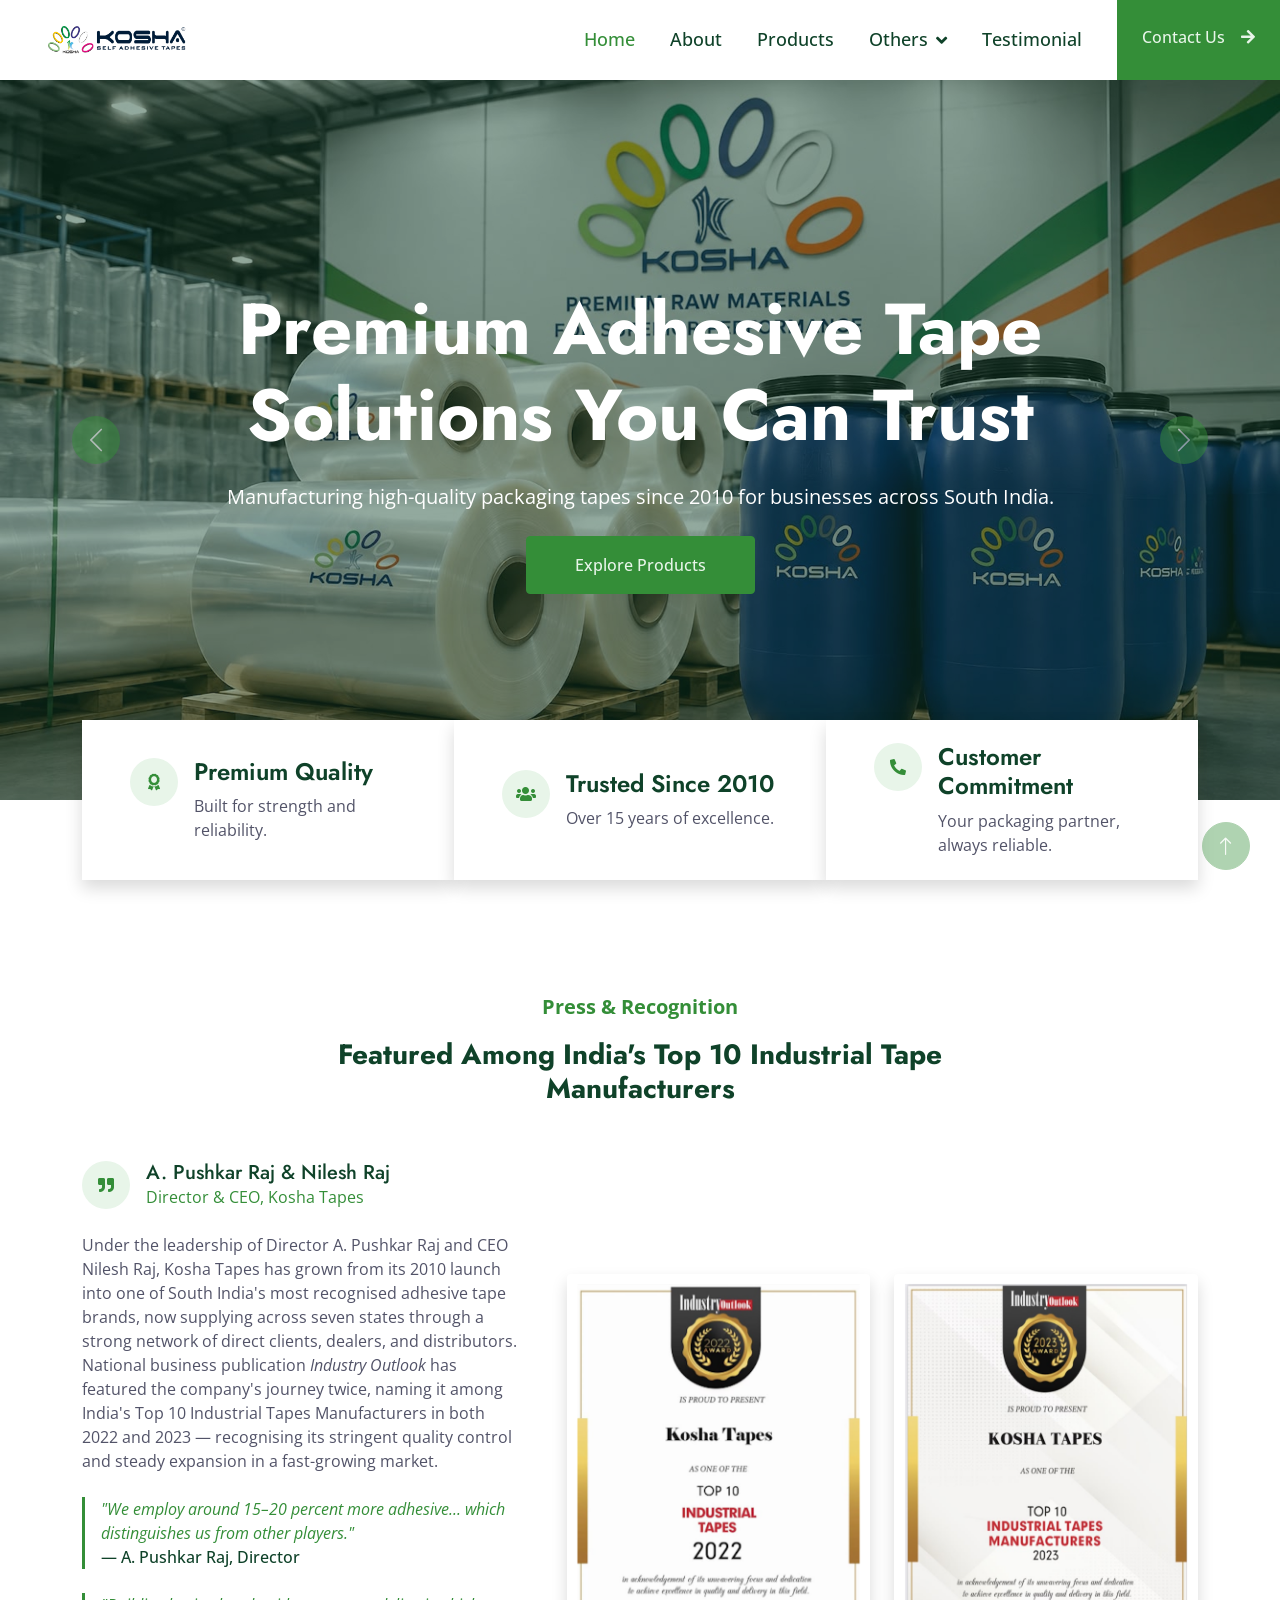
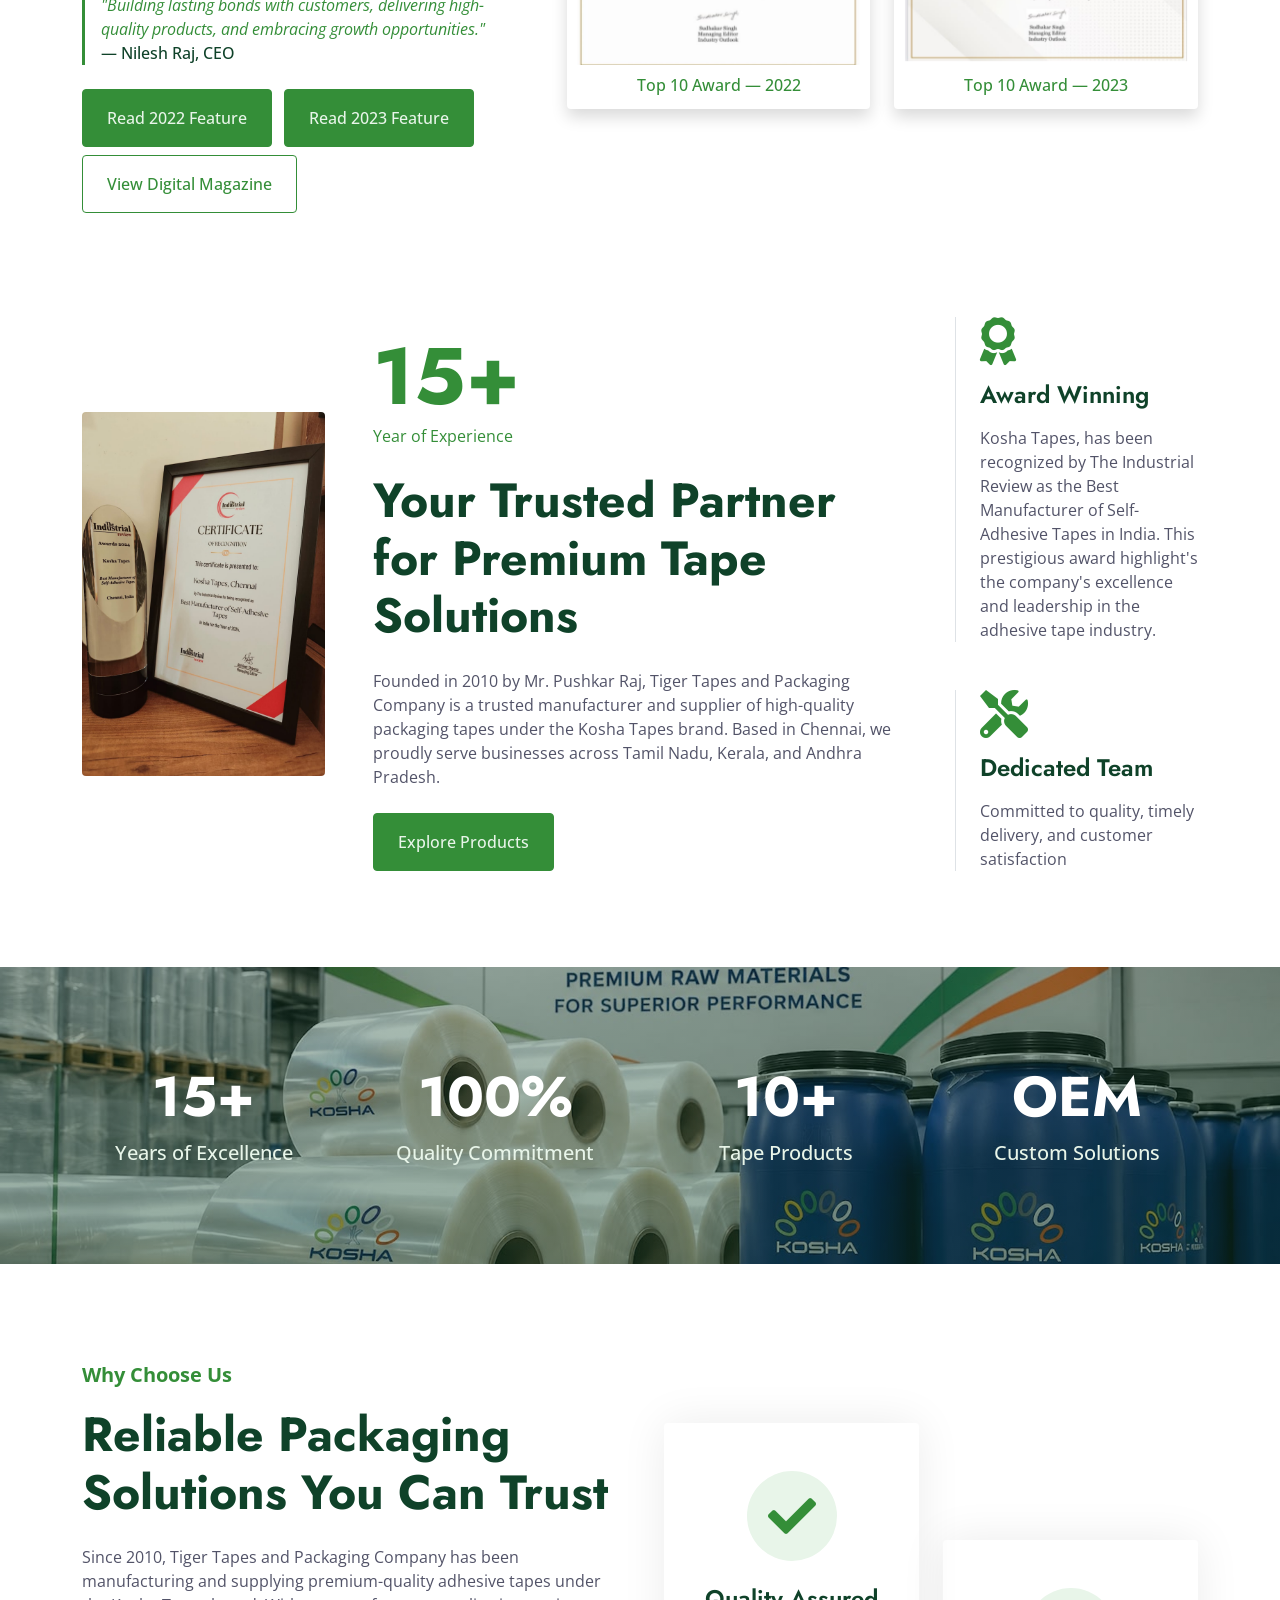
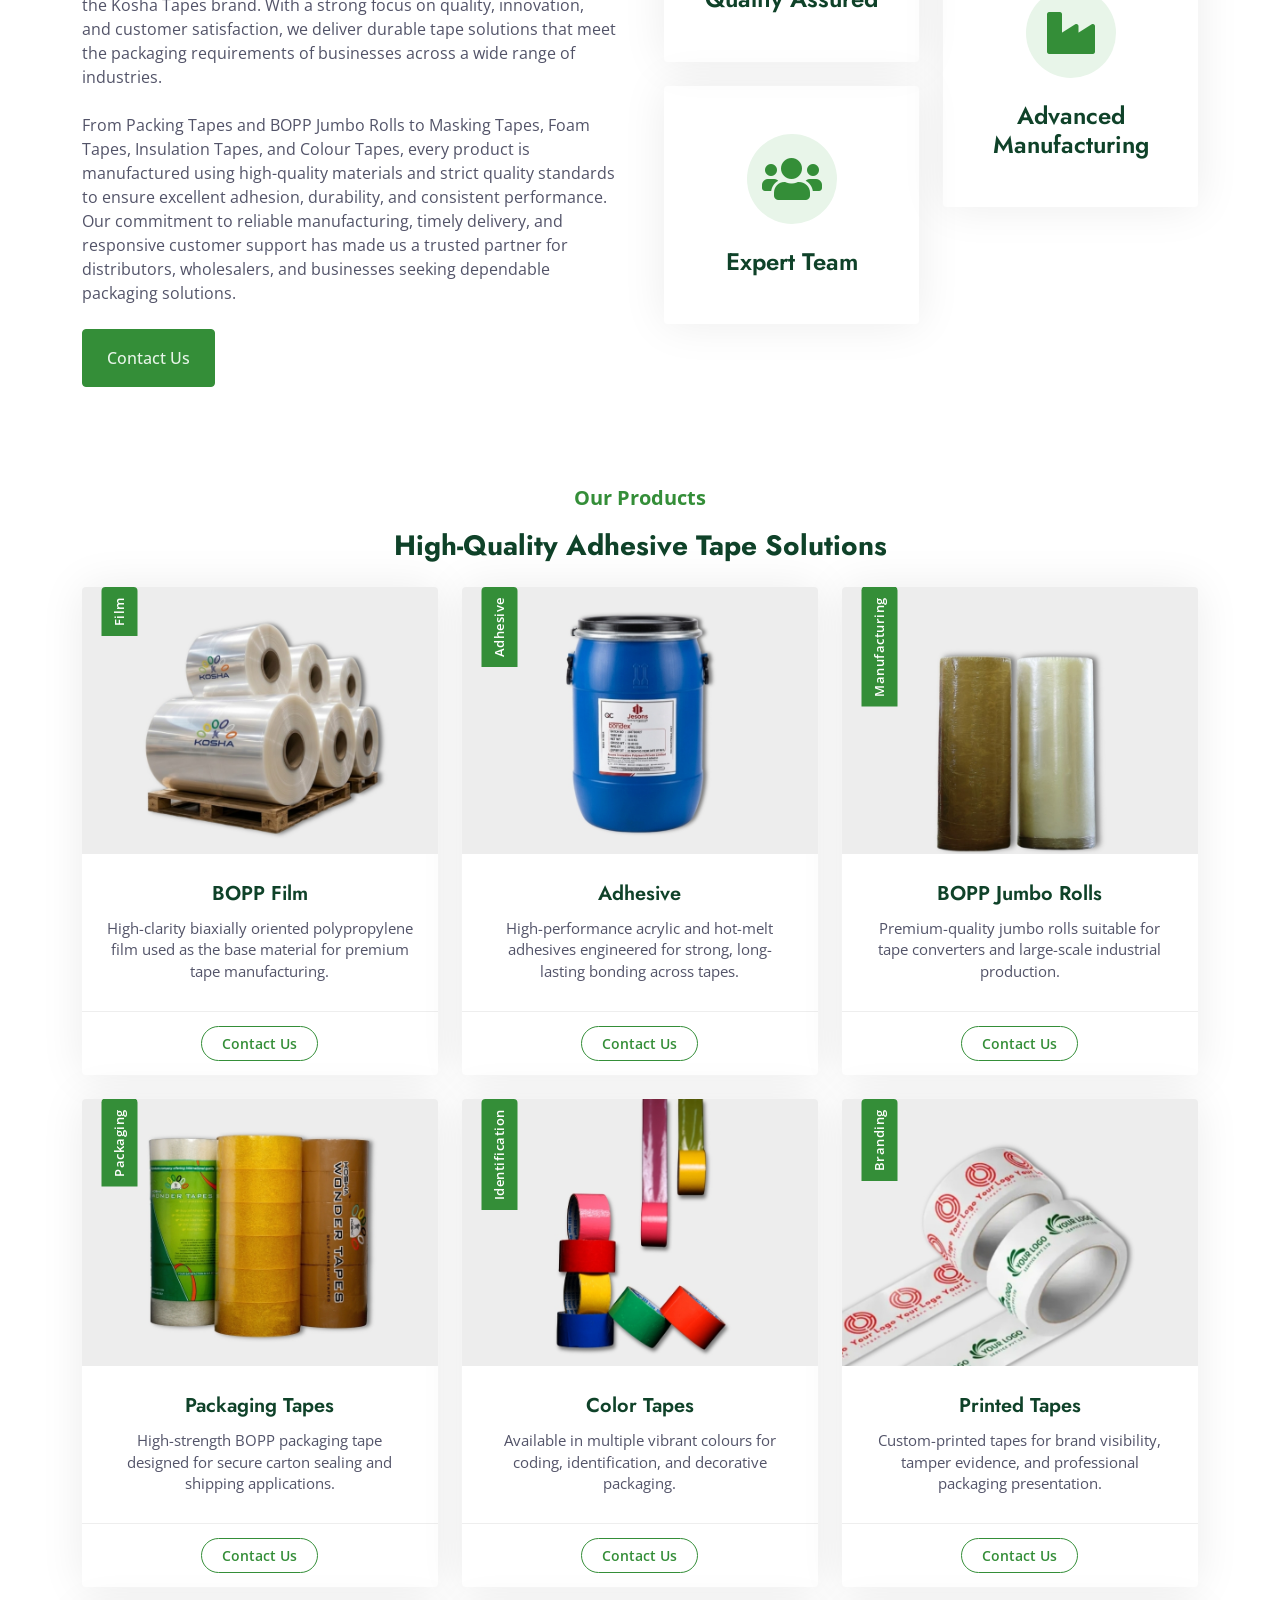
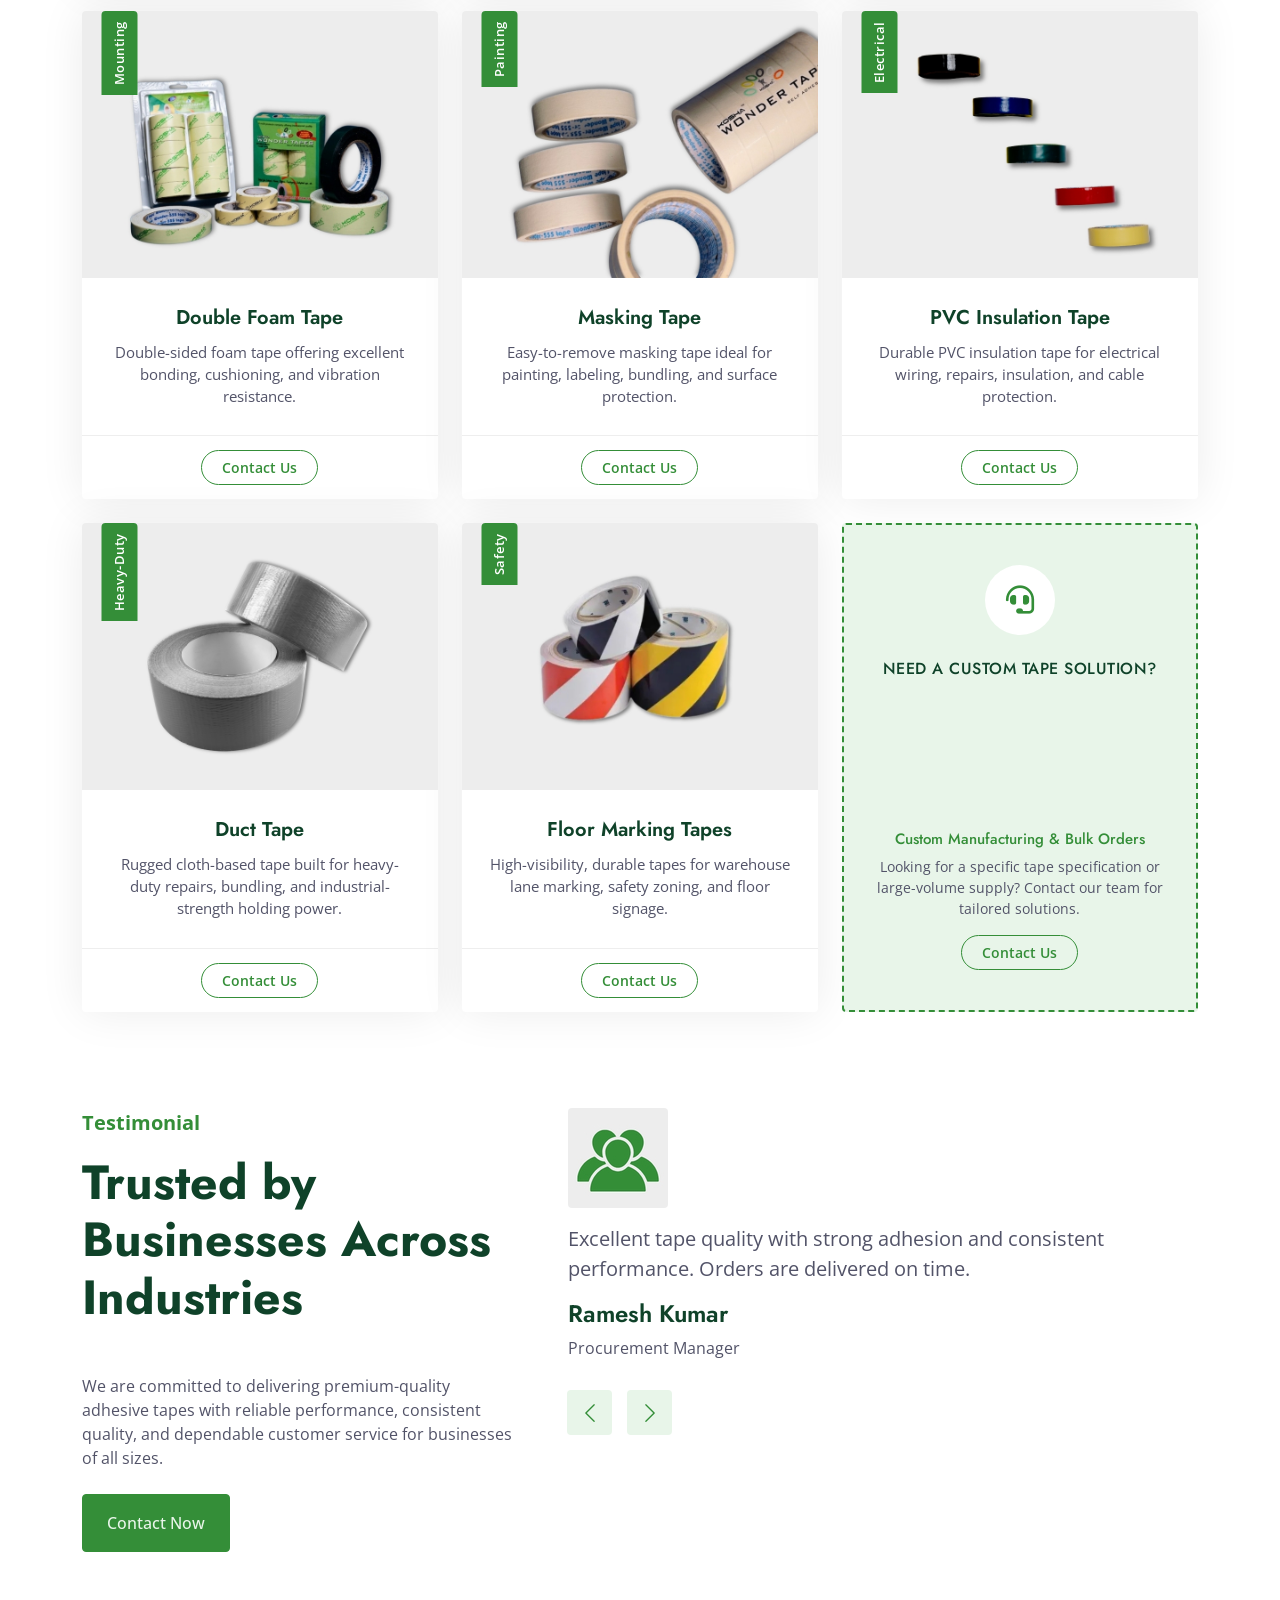
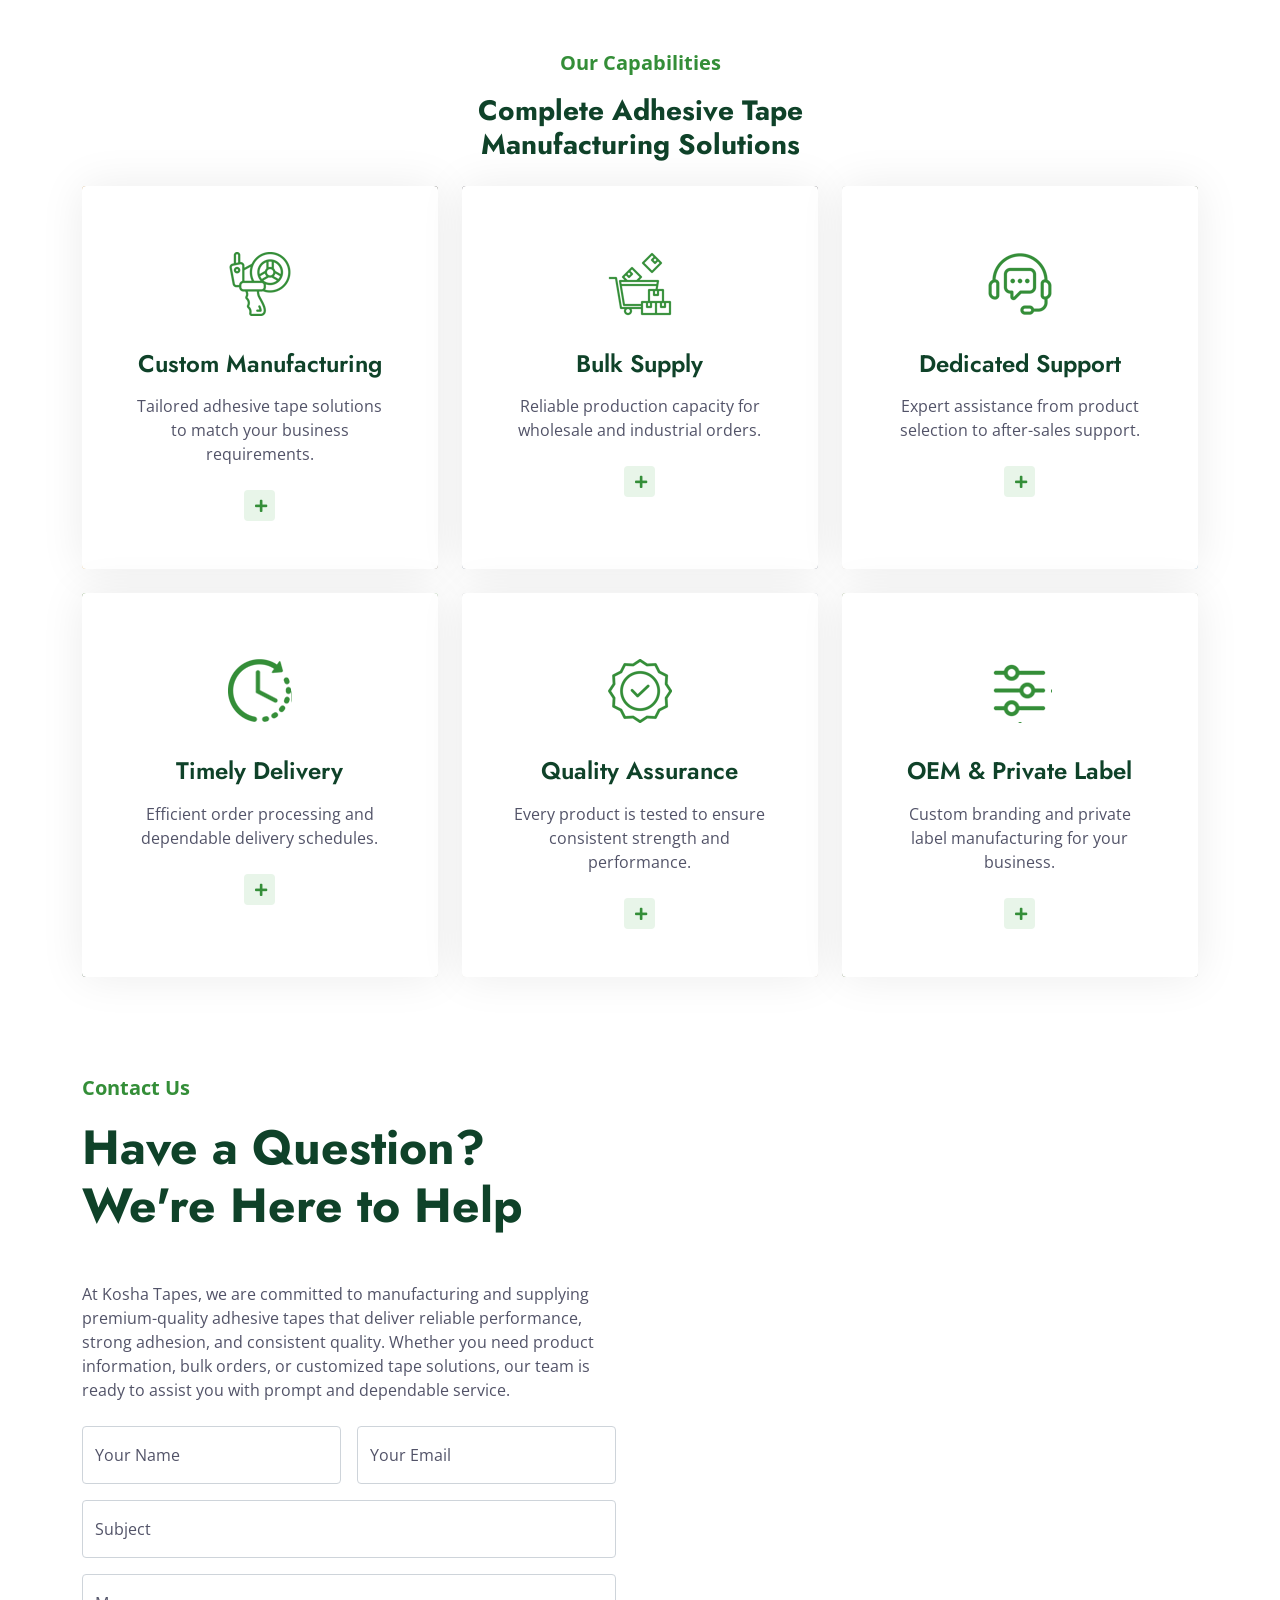
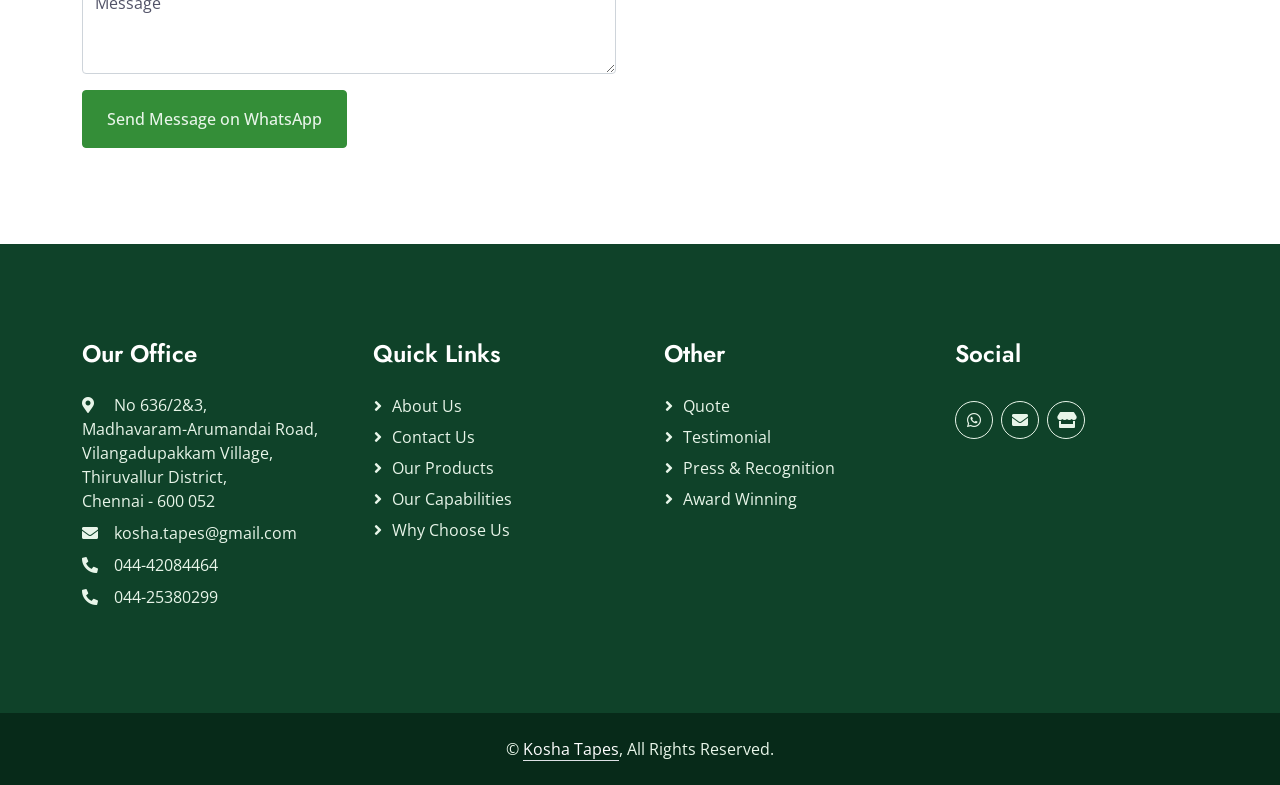
==== commit 061281c8: "Favicon Improved" ====
--- a/index.html
+++ b/index.html
@@ -15,7 +15,14 @@
     <meta name="author" content="Tiger Tapes and Packaging Company">
 
     <!-- Favicon -->
-    <link href="img/favicon.ico" rel="icon">
+    <link rel="icon" href="img/favicon.ico" sizes="any">
+    <link rel="icon" type="image/png" sizes="16x16" href="img/favicon-16x16.png">
+    <link rel="icon" type="image/png" sizes="32x32" href="img/favicon-32x32.png">
+    <link rel="icon" type="image/png" sizes="48x48" href="img/favicon-48x48.png">
+    <link rel="icon" type="image/png" sizes="96x96" href="img/favicon-96x96.png">
+    <link rel="apple-touch-icon" sizes="180x180" href="img/apple-touch-icon.png">
+    <link rel="icon" type="image/png" sizes="192x192" href="img/android-chrome-192x192.png">
+    <link rel="icon" type="image/png" sizes="512x512" href="img/android-chrome-512x512.png">
 
     <!-- Google Web Fonts -->
     <link rel="preconnect" href="https://fonts.googleapis.com">
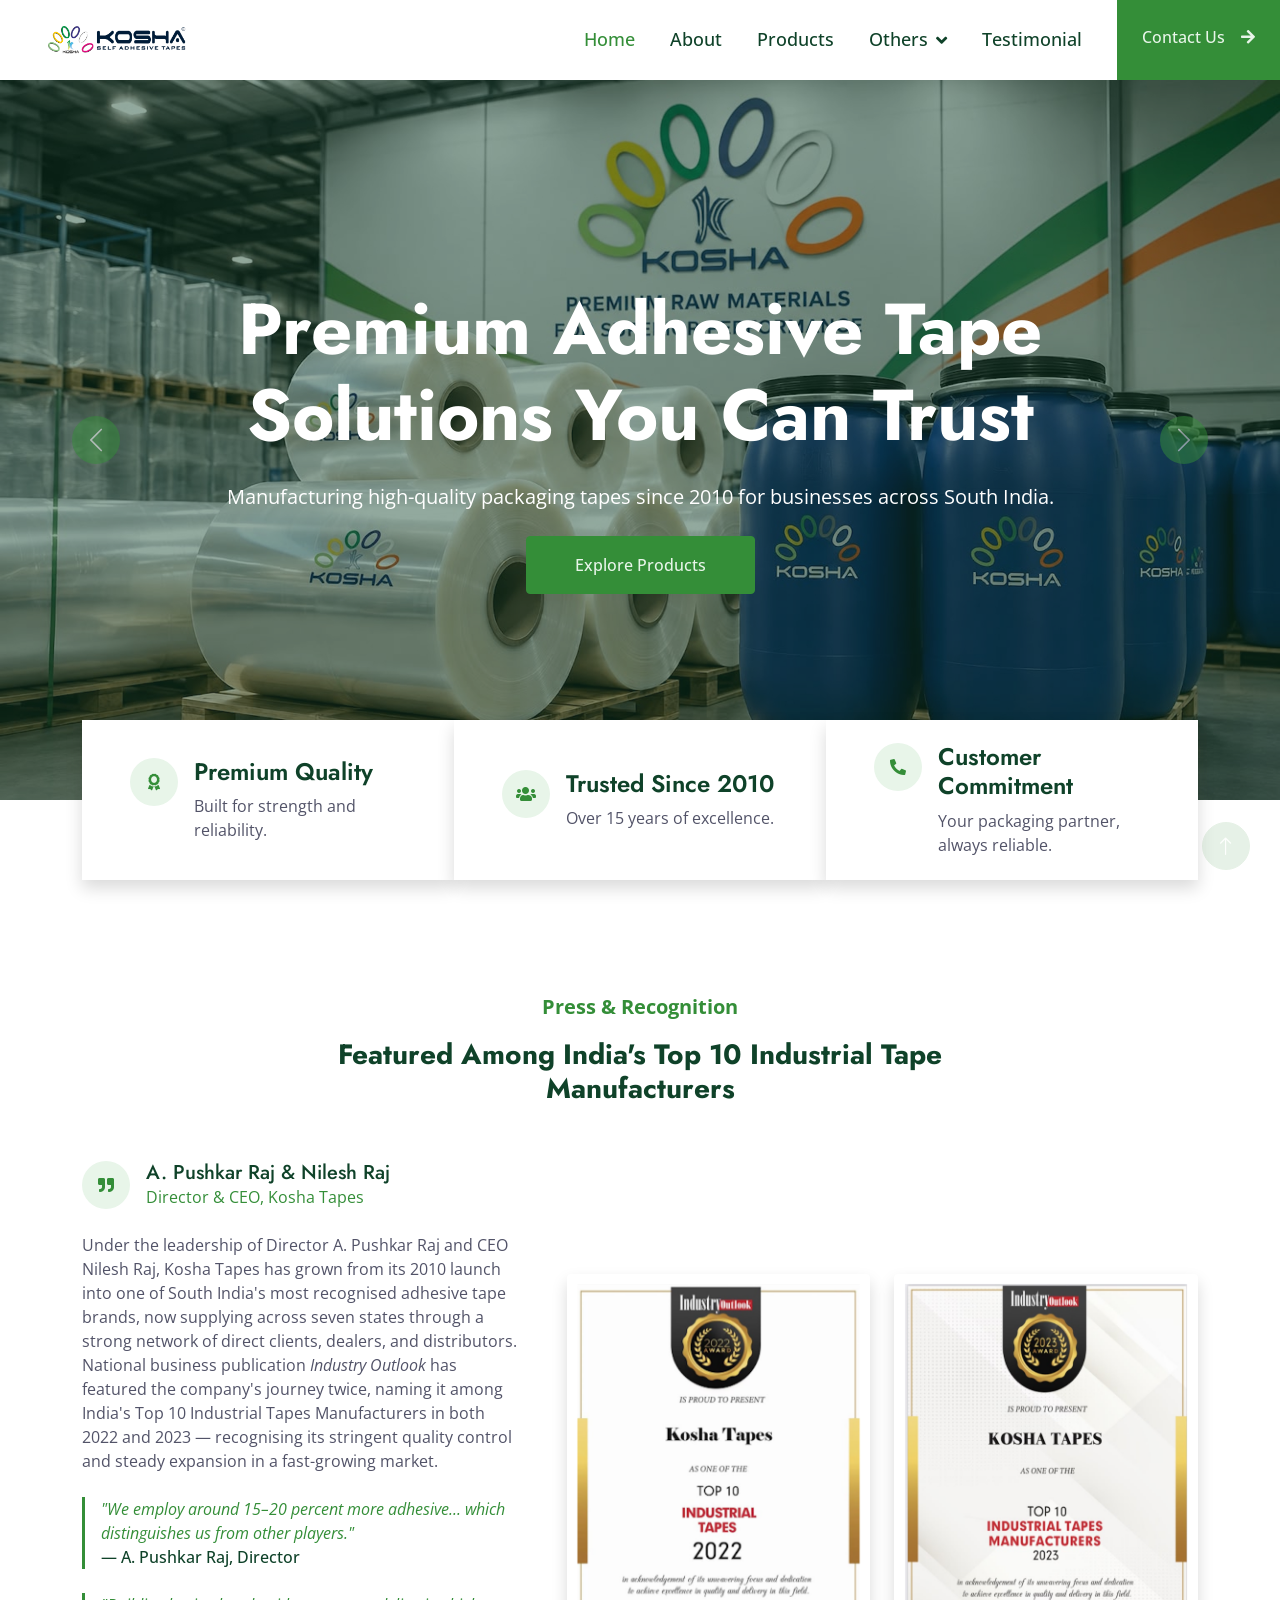
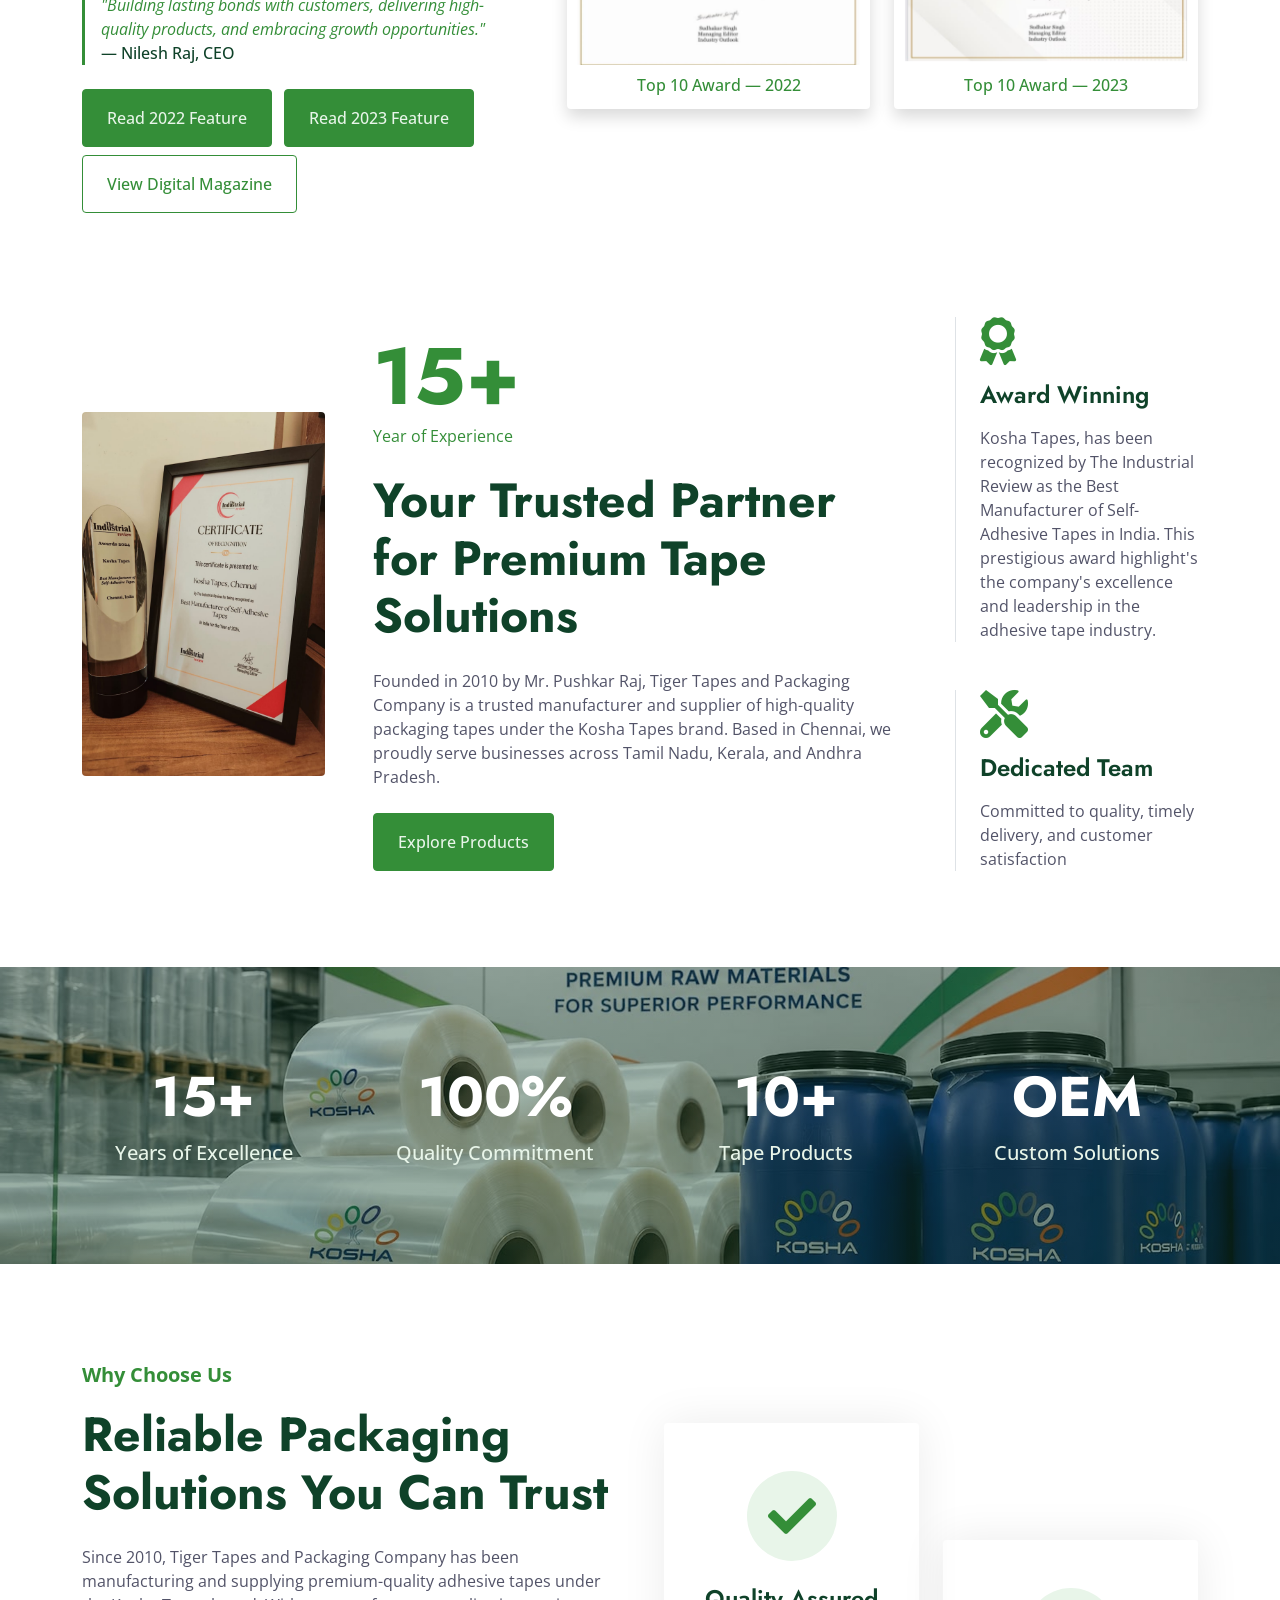
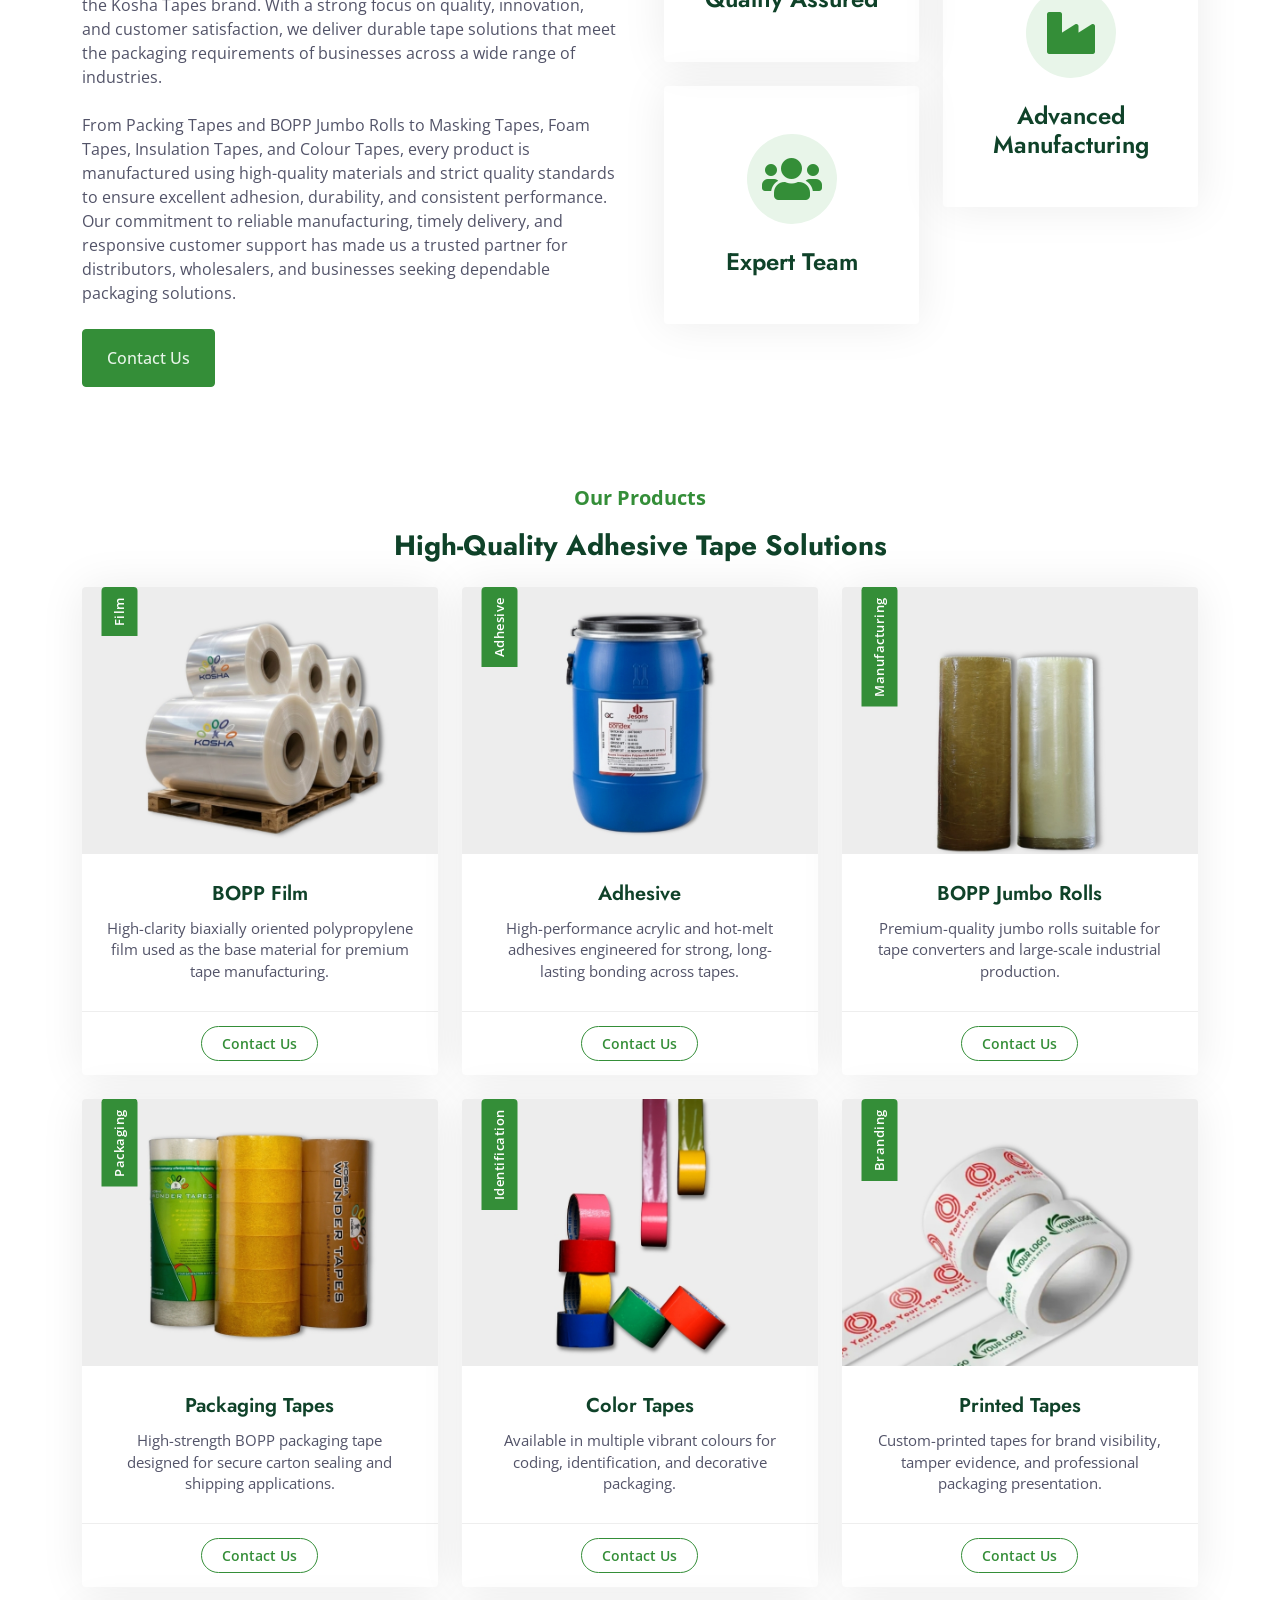
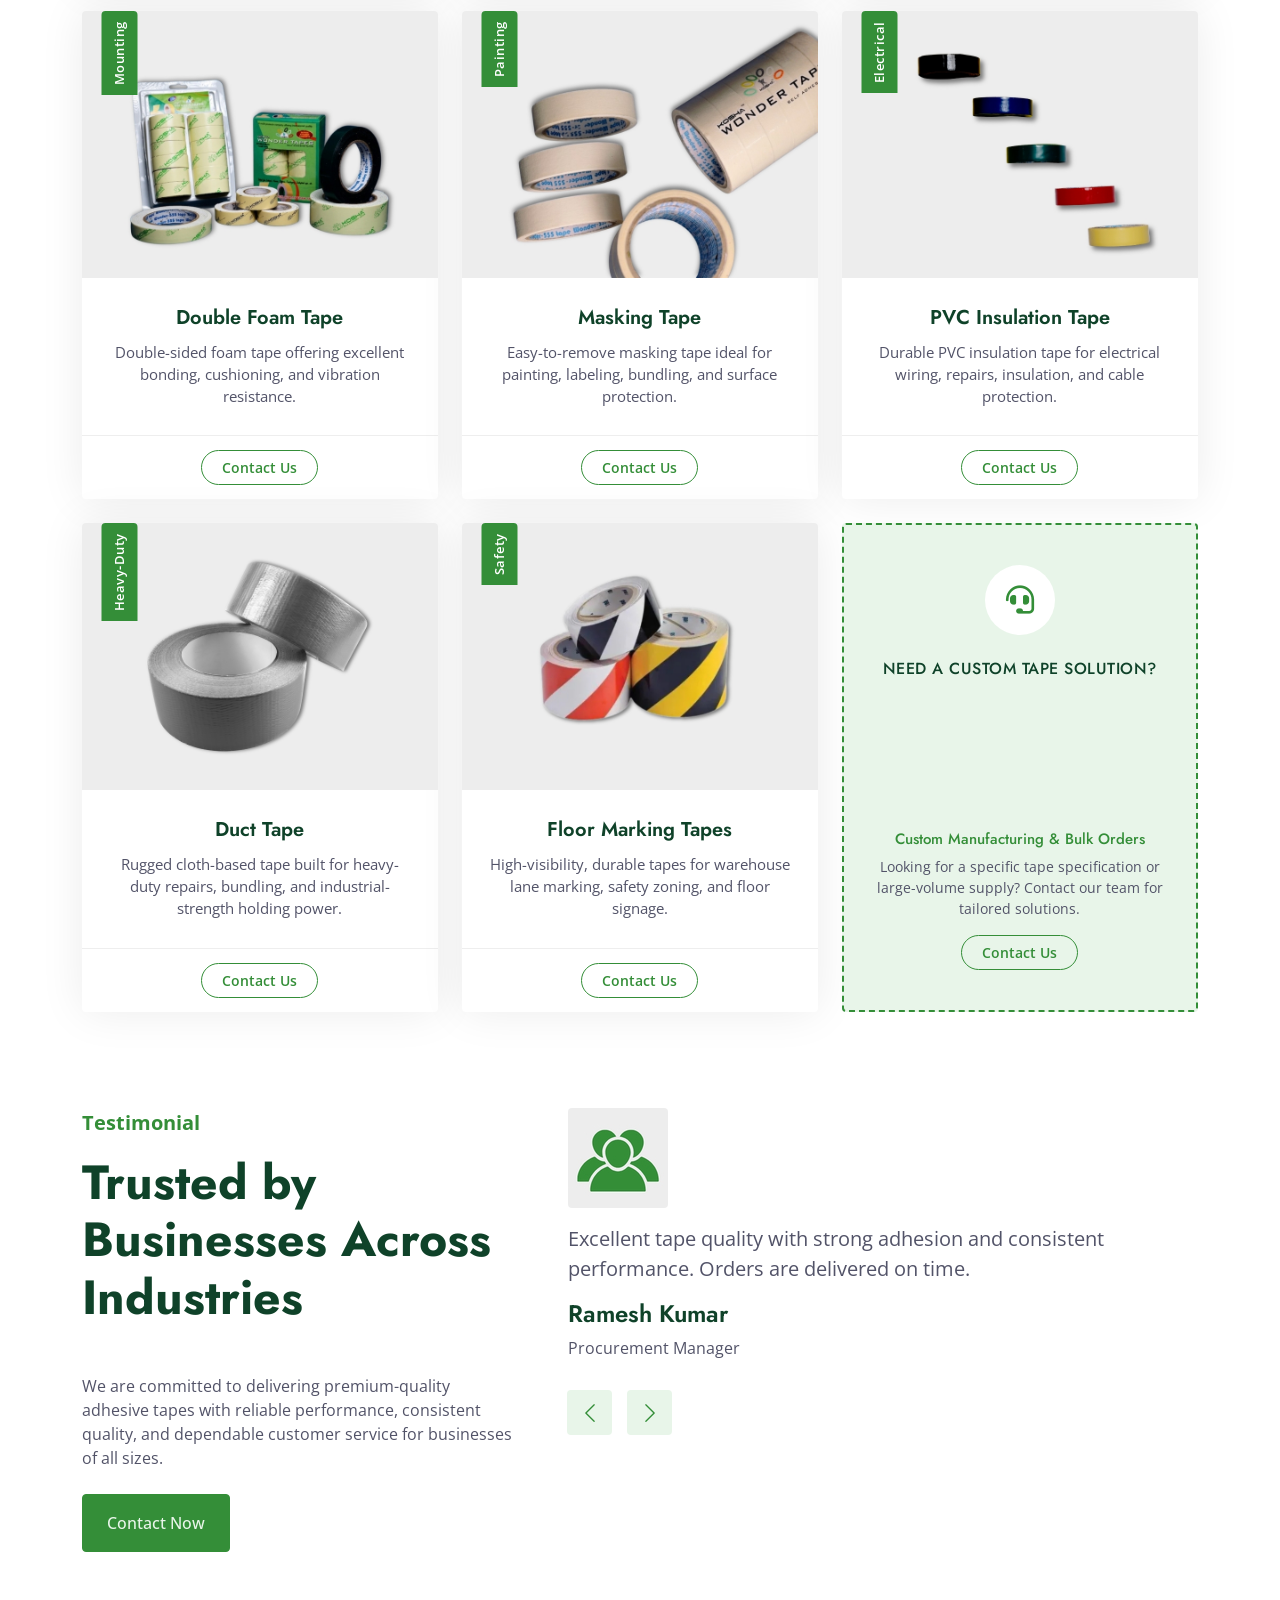
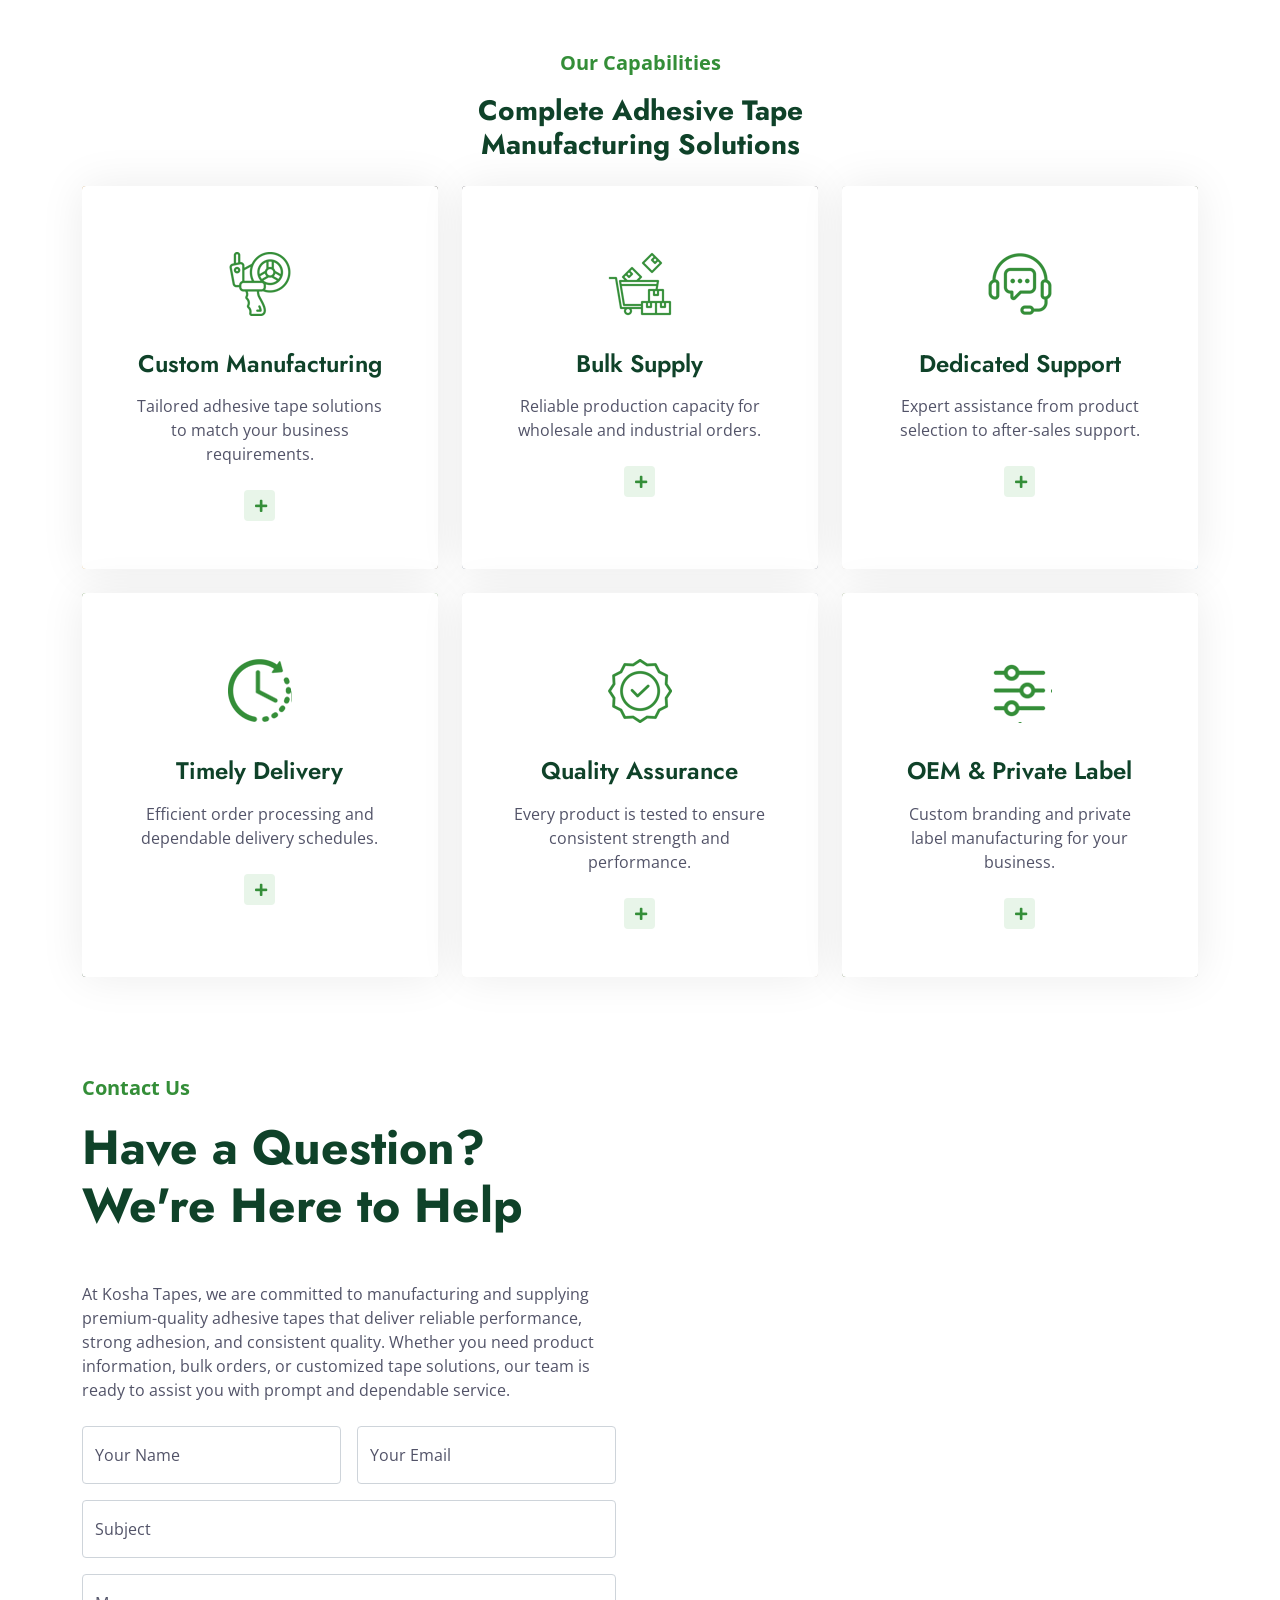
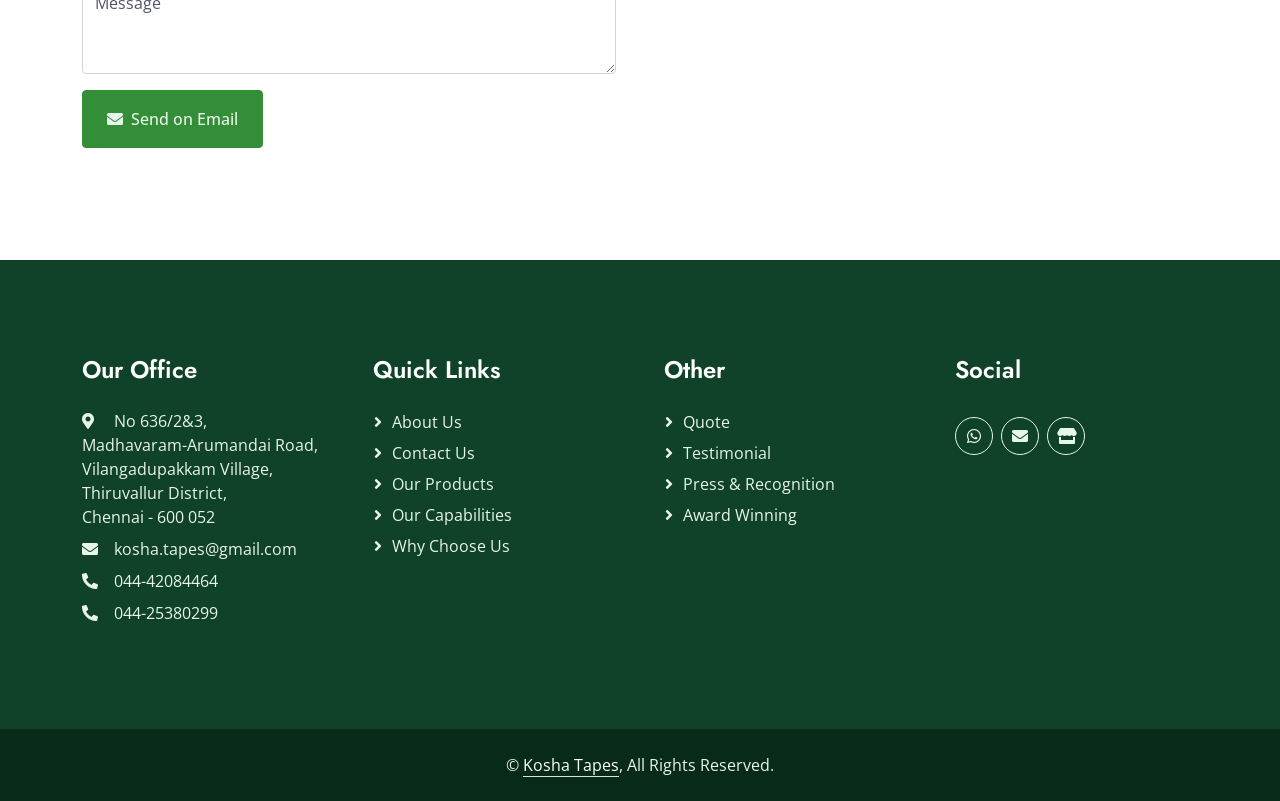
==== commit 46ebb236: "Drop "Send message on whatsapp" and added "Send on email"" ====
--- a/index.html
+++ b/index.html
@@ -816,36 +816,49 @@
                         <div class="row g-3">
                             <div class="col-md-6">
                                 <div class="form-floating">
-                                    <input type="text" class="form-control" id="name" placeholder="Your Name">
+                                    <input type="text" class="form-control" id="name" name="name" placeholder="Your Name" required>
                                     <label for="name">Your Name</label>
                                 </div>
                             </div>
                             <div class="col-md-6">
                                 <div class="form-floating">
-                                    <input type="email" class="form-control" id="email" placeholder="Your Email">
+                                    <input type="email" class="form-control" id="email" name="email" placeholder="Your Email" required>
                                     <label for="email">Your Email</label>
                                 </div>
                             </div>
                             <div class="col-12">
                                 <div class="form-floating">
-                                    <input type="text" class="form-control" id="subject" placeholder="Subject">
+                                    <input type="text" class="form-control" id="subject" name="subject" placeholder="Subject">
                                     <label for="subject">Subject</label>
                                 </div>
                             </div>
                             <div class="col-12">
                                 <div class="form-floating">
-                                    <textarea class="form-control" placeholder="Leave a message here" id="message" style="height: 100px"></textarea>
+                                    <textarea class="form-control" placeholder="Leave a message here" id="message" name="message" style="height: 100px" required></textarea>
                                     <label for="message">Message</label>
                                 </div>
                             </div>
                             <div class="col-12">
-                                <button id="waButton"
-                                        data-whatsapp-number="919566009791"
-                                        class="btn btn-primary py-3 px-4"
-                                        type="submit">
-                                    Send Message on WhatsApp
-                                </button>
-                            </div>
+                                <div class="d-flex flex-wrap gap-2">
+                                    <!-- WhatsApp button - parked for now, uncomment to bring it back.
+                                         js/contact-form.js picks it up automatically when it is present.
+                                    <button id="waButton"
+                                            data-whatsapp-number="919566009791"
+                                            class="btn btn-primary py-3 px-4"
+                                            type="button">
+                                        <i class="fab fa-whatsapp me-2"></i>Send on WhatsApp
+                                    </button>
+                                    -->
+                                    <button id="emailButton"
+                                            class="btn btn-primary py-3 px-4"
+                                            type="submit">
+                                        <i class="fa fa-envelope me-2"></i>Send on Email
+                                    </button>
+                                </div>
+                            </div>
+                            <div id="formStatus" class="col-12 mb-0 text-muted" role="status" aria-live="polite"></div>
+                            <!-- Spam trap: hidden from people, only bots fill it in. -->
+                            <input type="text" id="website" name="website" class="d-none" tabindex="-1" autocomplete="off" aria-hidden="true">
                         </div>
                     </form>
                 </div>
@@ -950,51 +963,10 @@
     <script src="lib/isotope/isotope.pkgd.min.js"></script>
     <script src="lib/lightbox/js/lightbox.min.js"></script>
 
-    <script>
-        (function () {
-            const form = document.getElementById('contactForm');
-            const btn = document.getElementById('waButton');
-
-            if (!form || !btn) return;
-
-            form.addEventListener('submit', function (e) {
-                e.preventDefault();
-
-                const phone = btn.getAttribute('data-whatsapp-number');
-
-                const name = document.getElementById('name')?.value.trim() || '';
-                const email = document.getElementById('email')?.value.trim() || '';
-                const subject = document.getElementById('subject')?.value.trim() || '';
-                const message = document.getElementById('message')?.value.trim() || '';
-
-                let finalMessage = '';
-
-                if (!name && !email && !subject && !message) {
-                    finalMessage =
-                        `Hi Kosha Tapes,
-
-                                                        I visited your website and I'm interested in your adhesive tape products. Please share more details.`;
-                } else {
-                    finalMessage =
-                        `Hi Kosha Tapes,
-
-                                                        Name: ${name || '-'}
-                                                        Email: ${email || '-'}
-                                                        Subject: ${subject || '-'}
-                                                        Message: ${message || '-'}
-
-                                                        ---
-                                                        Sent from the Kosha Tapes website`;
-                }
-
-                const url = `https://wa.me/${phone}?text=${encodeURIComponent(finalMessage)}`;
-                window.open(url, '_blank', 'noopener,noreferrer');
-            });
-        })();
-    </script>
 
     <!-- Template Javascript -->
     <script src="js/main.js"></script>
+    <script src="js/contact-form.js"></script>
 </body>
 
 </html>
--- a/css/style.css
+++ b/css/style.css
@@ -63,6 +63,29 @@
 .btn-primary,
 .btn-outline-primary:hover {
     color: var(--light);
+}
+
+/*
+    Bootstrap picked black text for the green primary button, and its hover
+    state goes lighter - so every green button turned black-on-pale-green on
+    hover. Darken to the brand green instead and keep the text light.
+*/
+.btn-primary:hover,
+.btn-primary:focus,
+.btn-primary:active,
+.btn-primary.active,
+.show > .btn-primary.dropdown-toggle {
+    color: var(--light);
+    background-color: var(--dark);
+    border-color: var(--dark);
+}
+
+/* Keeps the "Sending..." state on the contact form readable. */
+.btn-primary:disabled,
+.btn-primary.disabled {
+    color: var(--light);
+    background-color: var(--primary);
+    border-color: var(--primary);
 }
 
 .btn-square {
